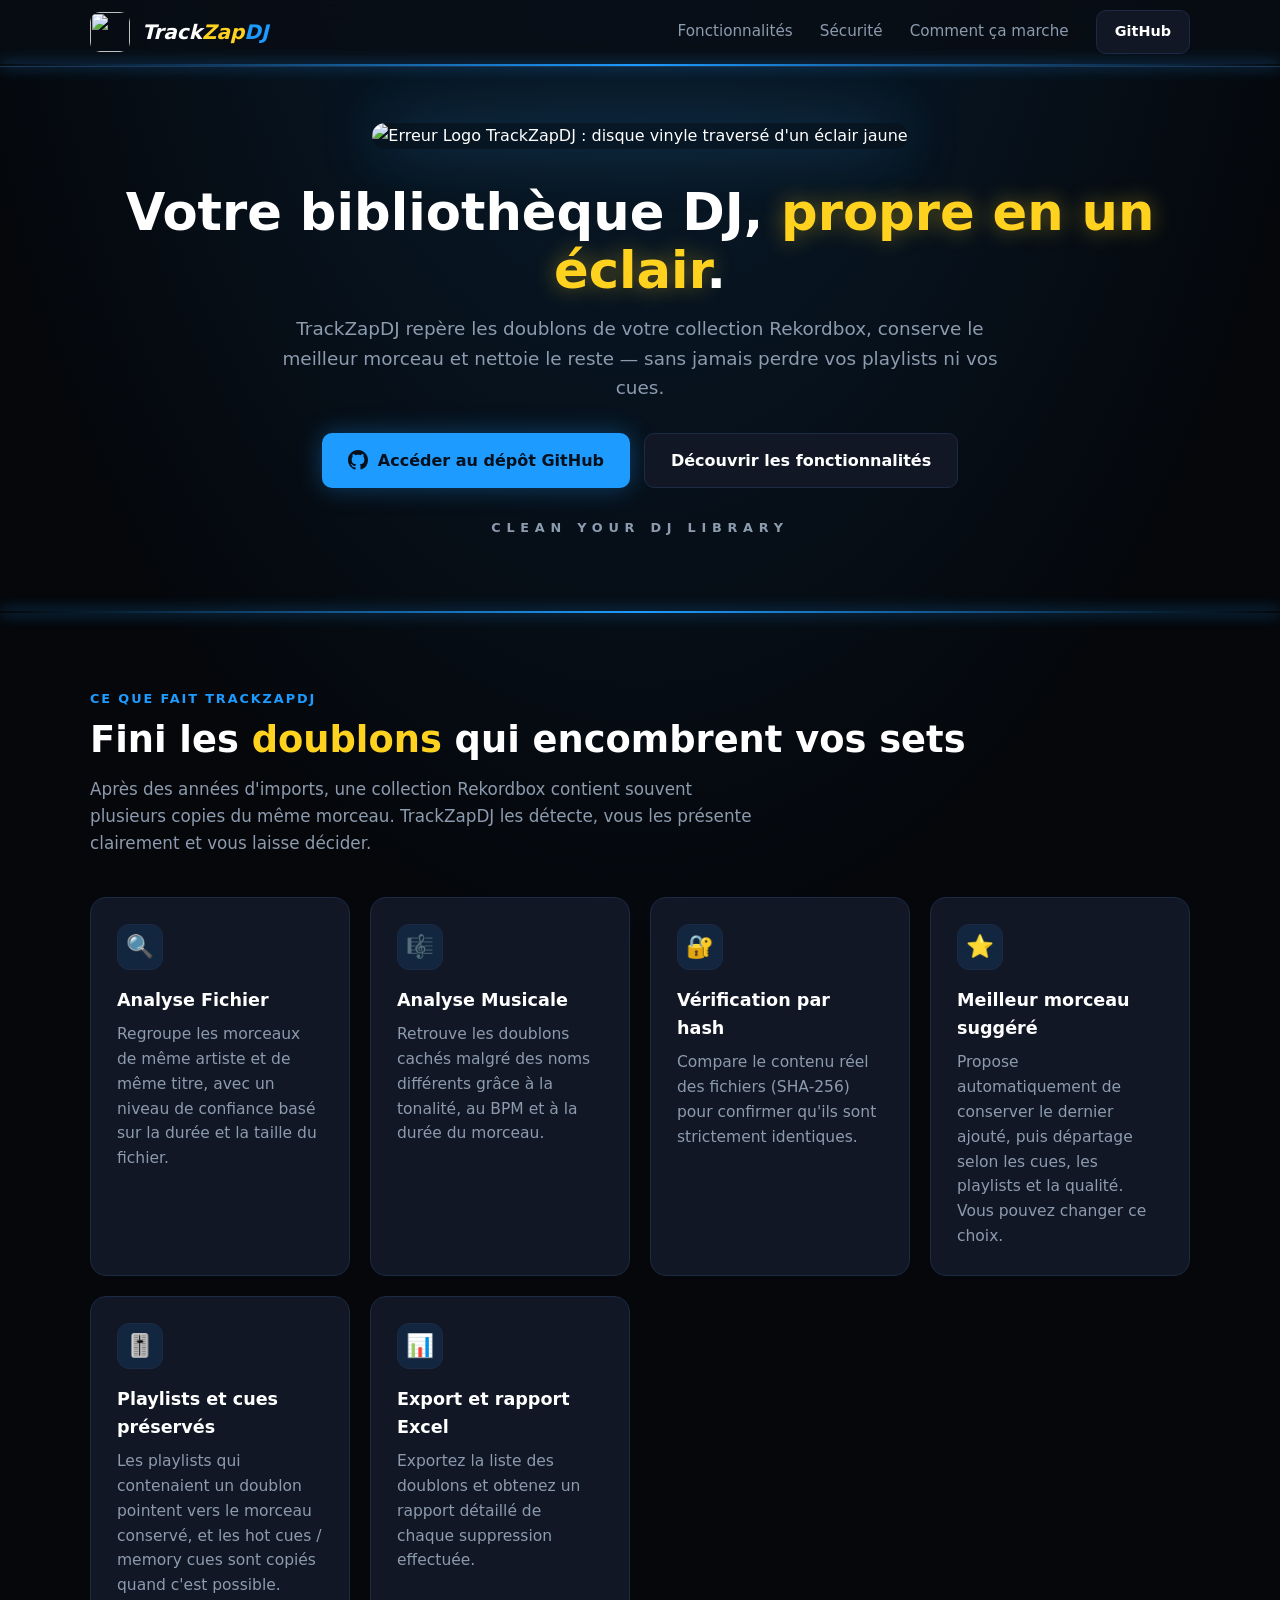
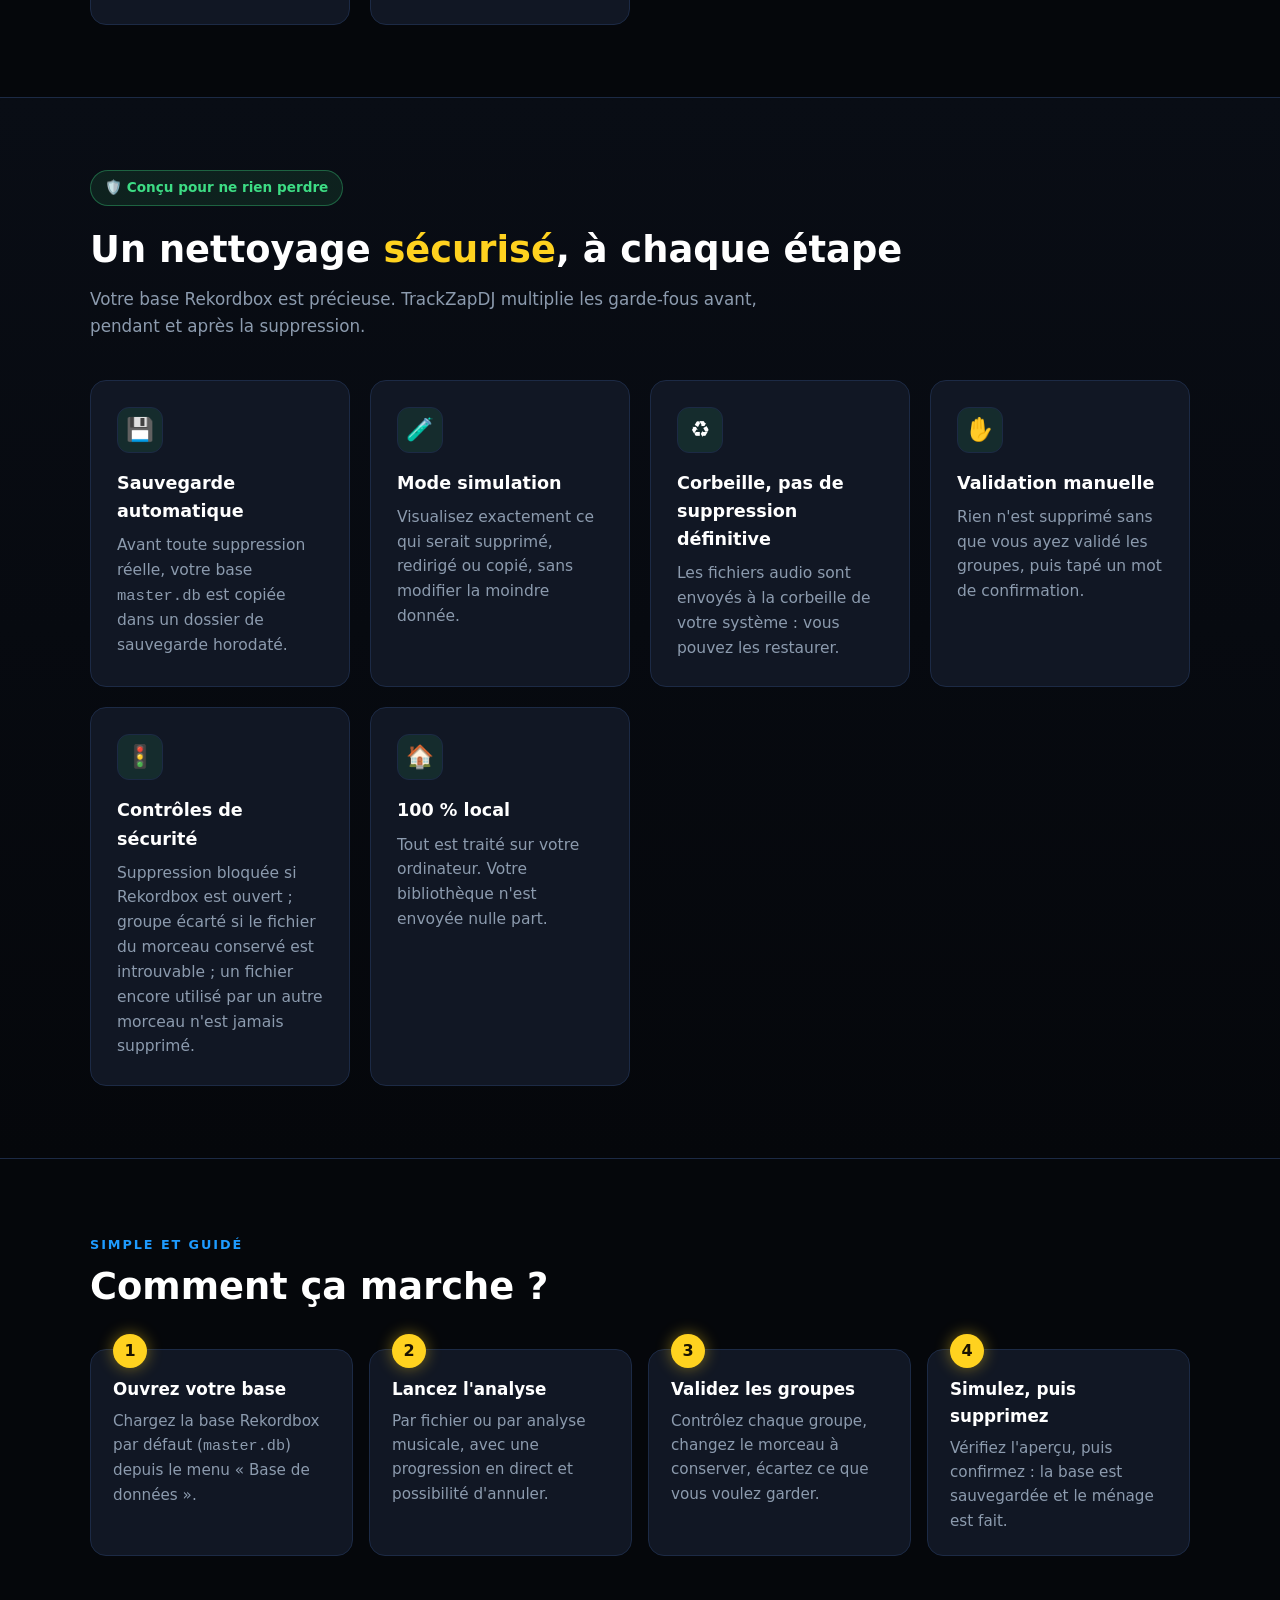
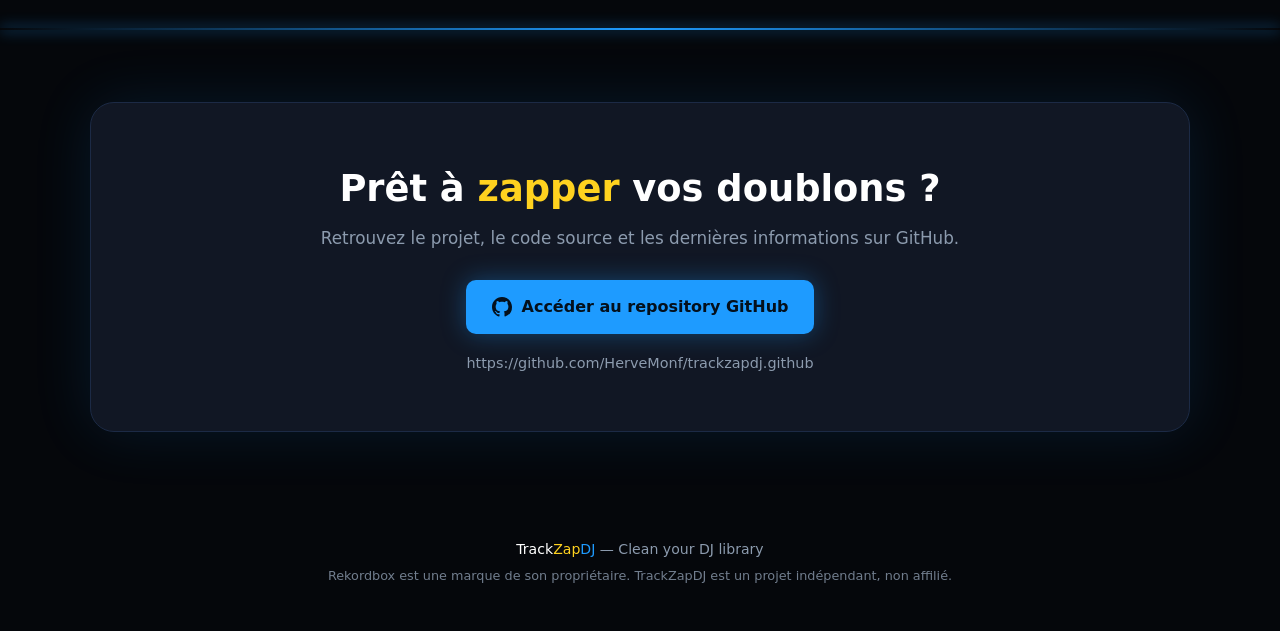
==== index.html @ 835a43ec "TestWorkflow" ====
<!DOCTYPE html>
<html lang="fr">
<head>
<meta charset="utf-8">
<meta name="viewport" content="width=device-width, initial-scale=1">
<title>TrackZapDJ — Clean your DJ library</title>
<meta name="description" content="TrackZapDJ détecte et supprime en toute sécurité les doublons de votre bibliothèque Rekordbox : sauvegarde automatique, simulation, corbeille et validation manuelle.">
<meta property="og:title" content="TrackZapDJ — Clean your DJ library">
<meta property="og:description" content="Nettoyez votre bibliothèque Rekordbox : détection des doublons, vérification par hash, suppression sécurisée.">
<meta property="og:image" content="TrackZapDJ-LogoCarre.png">
<link rel="icon" href="/images/TrackZapDJ-LogoCarre.png">
<style>
  :root {
    --bg: #05070b;
    --bg-2: #090d15;
    --card: #111724;
    --border: #1c2a45;
    --text: #ffffff;
    --muted: #8c9bae;
    --blue: #1e9bff;
    --blue-dark: #0f7fe0;
    --yellow: #ffd21f;
    --orange: #ff9f1c;
    --green: #3ddc84;
    --radius: 16px;
  }
  * { box-sizing: border-box; margin: 0; padding: 0; }
  html { scroll-behavior: smooth; }
  body {
    font-family: "Segoe UI", system-ui, -apple-system, Roboto, Arial, sans-serif;
    background:
      radial-gradient(ellipse 80% 50% at 50% -10%, rgba(30,155,255,.18), transparent 70%),
      var(--bg);
    color: var(--text);
    line-height: 1.6;
  }
  a { color: inherit; text-decoration: none; }
  .wrap { width: min(1100px, 100% - 32px); margin-inline: auto; }

  /* Séparateur lumineux */
  .glow {
    height: 2px;
    background: linear-gradient(90deg, transparent, var(--blue), transparent);
    box-shadow: 0 0 14px var(--blue);
    border: 0;
  }

  /* Barre de navigation */
  header {
    position: sticky; top: 0; z-index: 10;
    background: rgba(9,13,21,.85);
    backdrop-filter: blur(10px);
    border-bottom: 1px solid var(--border);
  }
  .nav { display: flex; align-items: center; justify-content: space-between; height: 64px; }
  .brand { display: flex; align-items: center; gap: 12px; font-weight: 800; font-size: 1.25rem; font-style: italic; }
  .brand img { width: 40px; height: 40px; border-radius: 10px; }
  .t1 { color: #fff; } .t2 { color: var(--yellow); } .t3 { color: var(--blue); }
  .nav a.link { color: var(--muted); font-size: .95rem; margin-left: 22px; transition: color .2s; }
  .nav a.link:hover { color: var(--text); }
  @media (max-width: 640px) { .nav a.link { display: none; } }

  /* Boutons */
  .btn {
    display: inline-flex; align-items: center; gap: 10px;
    padding: 14px 26px; border-radius: 10px;
    font-weight: 700; font-size: 1rem;
    transition: transform .15s, box-shadow .2s, background .2s;
  }
  .btn:hover { transform: translateY(-2px); }
  .btn-primary { background: var(--blue); color: #04101c; box-shadow: 0 0 24px rgba(30,155,255,.35); }
  .btn-primary:hover { background: var(--blue-dark); box-shadow: 0 0 34px rgba(30,155,255,.55); }
  .btn-ghost { border: 1px solid var(--border); background: var(--card); }
  .btn-ghost:hover { border-color: var(--blue); }
  .btn svg { width: 20px; height: 20px; fill: currentColor; }

  /* Hero */
  .hero { text-align: center; padding: 56px 0 72px; }
  .hero img.logo {
    width: min(380px, 80vw);
    border-radius: 28px;
    box-shadow: 0 0 60px rgba(30,155,255,.28), 0 0 120px rgba(255,210,31,.08);
  }
  .hero h1 { font-size: clamp(2rem, 5vw, 3.2rem); margin: 34px 0 14px; line-height: 1.15; }
  .hero h1 em { font-style: normal; color: var(--yellow); text-shadow: 0 0 22px rgba(255,210,31,.4); }
  .hero p.lead { max-width: 720px; margin: 0 auto 30px; color: var(--muted); font-size: 1.15rem; }
  .cta { display: flex; gap: 14px; justify-content: center; flex-wrap: wrap; }
  .slogan { letter-spacing: .45em; font-size: .8rem; color: var(--muted); font-weight: 600; margin-top: 30px; }

  /* Sections */
  section { padding: 72px 0; }
  .kicker { color: var(--blue); font-weight: 700; letter-spacing: .15em; font-size: .8rem; text-transform: uppercase; }
  h2 { font-size: clamp(1.6rem, 3.5vw, 2.3rem); margin: 8px 0 14px; line-height: 1.2; }
  h2 .y { color: var(--yellow); }
  .sub { color: var(--muted); max-width: 680px; font-size: 1.05rem; }

  .grid { display: grid; gap: 20px; margin-top: 40px; grid-template-columns: repeat(auto-fit, minmax(260px, 1fr)); }
  .card {
    background: var(--card);
    border: 1px solid var(--border);
    border-radius: var(--radius);
    padding: 26px;
    transition: transform .2s, border-color .2s, box-shadow .2s;
  }
  .card:hover { transform: translateY(-4px); border-color: var(--blue); box-shadow: 0 8px 30px rgba(30,155,255,.12); }
  .card .ico {
    width: 46px; height: 46px; border-radius: 12px;
    display: grid; place-items: center; font-size: 1.4rem; margin-bottom: 16px;
    background: rgba(30,155,255,.12); border: 1px solid var(--border);
  }
  .card.sec .ico { background: rgba(61,220,132,.1); }
  .card h3 { font-size: 1.1rem; margin-bottom: 8px; }
  .card p { color: var(--muted); font-size: .97rem; }

  /* Étapes */
  .steps { counter-reset: s; display: grid; gap: 16px; margin-top: 40px; grid-template-columns: repeat(auto-fit, minmax(220px, 1fr)); }
  .step { position: relative; background: var(--card); border: 1px solid var(--border); border-radius: var(--radius); padding: 26px 22px 22px; }
  .step::before {
    counter-increment: s; content: counter(s);
    position: absolute; top: -16px; left: 22px;
    width: 34px; height: 34px; border-radius: 50%;
    display: grid; place-items: center; font-weight: 800;
    background: var(--yellow); color: #1a1300; box-shadow: 0 0 16px rgba(255,210,31,.45);
  }
  .step h3 { font-size: 1.05rem; margin-bottom: 6px; }
  .step p { color: var(--muted); font-size: .95rem; }

  /* Bandeau sécurité */
  .secure {
    background: linear-gradient(180deg, var(--bg-2), var(--bg));
    border-block: 1px solid var(--border);
  }
  .badge {
    display: inline-flex; align-items: center; gap: 8px;
    padding: 6px 14px; border-radius: 999px; font-size: .85rem; font-weight: 600;
    color: var(--green); background: rgba(61,220,132,.1); border: 1px solid rgba(61,220,132,.35);
    margin-bottom: 14px;
  }

  /* Appel final */
  .final { text-align: center; }
  .final .box {
    background: var(--card); border: 1px solid var(--border); border-radius: 24px;
    padding: 56px 24px; box-shadow: 0 0 60px rgba(30,155,255,.12);
  }
  .repo { display: block; margin-top: 18px; color: var(--muted); font-size: .9rem; word-break: break-all; }
  .repo:hover { color: var(--blue); }

  footer { padding: 34px 0 44px; text-align: center; color: var(--muted); font-size: .88rem; }
  footer .note { margin-top: 6px; font-size: .8rem; opacity: .8; }
</style>
</head>
<body>

<header>
  <div class="wrap nav">
    <a class="brand" href="#top" aria-label="TrackZapDJ">
      <img src="TrackZapDJ-LogoCarre.png" alt="">
      <span><span class="t1">Track</span><span class="t2">Zap</span><span class="t3">DJ</span></span>
    </a>
    <nav>
      <a class="link" href="#fonctions">Fonctionnalités</a>
      <a class="link" href="#securite">Sécurité</a>
      <a class="link" href="#comment">Comment ça marche</a>
      <a class="btn btn-ghost" style="padding:9px 18px;margin-left:22px;font-size:.9rem" href="https://github.com/HerveMonf/trackzapdj.github" target="_blank" rel="noopener">GitHub</a>
    </nav>
  </div>
  <hr class="glow">
</header>

<main id="top">

  <!-- HERO -->
  <div class="wrap hero">
    <img class="logo" src="image/TrackZapDJ-LogoCarre.png" alt="Erreur Logo TrackZapDJ : disque vinyle traversé d'un éclair jaune">
    <h1>Votre bibliothèque DJ, <em>propre en un éclair</em>.</h1>
    <p class="lead">
      TrackZapDJ repère les doublons de votre collection Rekordbox, conserve le meilleur morceau
      et nettoie le reste — sans jamais perdre vos playlists ni vos cues.
    </p>
    <div class="cta">
      <a class="btn btn-primary" href="https://github.com/HerveMonf/trackzapdj.github" target="_blank" rel="noopener">
        <svg viewBox="0 0 16 16" aria-hidden="true"><path d="M8 0C3.58 0 0 3.58 0 8c0 3.54 2.29 6.53 5.47 7.59.4.07.55-.17.55-.38 0-.19-.01-.82-.01-1.49-2.01.37-2.53-.49-2.69-.94-.09-.23-.48-.94-.82-1.13-.28-.15-.68-.52-.01-.53.63-.01 1.08.58 1.23.82.72 1.21 1.87.87 2.33.66.07-.52.28-.87.51-1.07-1.78-.2-3.64-.89-3.64-3.95 0-.87.31-1.59.82-2.15-.08-.2-.36-1.02.08-2.12 0 0 .67-.21 2.2.82.64-.18 1.32-.27 2-.27s1.36.09 2 .27c1.53-1.04 2.2-.82 2.2-.82.44 1.1.16 1.92.08 2.12.51.56.82 1.27.82 2.15 0 3.07-1.87 3.75-3.65 3.95.29.25.54.73.54 1.48 0 1.07-.01 1.93-.01 2.2 0 .21.15.46.55.38A8.01 8.01 0 0 0 16 8c0-4.42-3.58-8-8-8Z"/></svg>
        Accéder au dépôt GitHub
      </a>
      <a class="btn btn-ghost" href="#fonctions">Découvrir les fonctionnalités</a>
    </div>
    <p class="slogan">CLEAN YOUR DJ LIBRARY</p>
  </div>

  <hr class="glow">

  <!-- FONCTIONNALITÉS -->
  <section id="fonctions">
    <div class="wrap">
      <span class="kicker">Ce que fait TrackZapDJ</span>
      <h2>Fini les <span class="y">doublons</span> qui encombrent vos sets</h2>
      <p class="sub">
        Après des années d'imports, une collection Rekordbox contient souvent plusieurs copies du même morceau.
        TrackZapDJ les détecte, vous les présente clairement et vous laisse décider.
      </p>

      <div class="grid">
        <div class="card">
          <div class="ico">🔍</div>
          <h3>Analyse Fichier</h3>
          <p>Regroupe les morceaux de même artiste et de même titre, avec un niveau de confiance basé sur la durée et la taille du fichier.</p>
        </div>
        <div class="card">
          <div class="ico">🎼</div>
          <h3>Analyse Musicale</h3>
          <p>Retrouve les doublons cachés malgré des noms différents grâce à la tonalité, au BPM et à la durée du morceau.</p>
        </div>
        <div class="card">
          <div class="ico">🔐</div>
          <h3>Vérification par hash</h3>
          <p>Compare le contenu réel des fichiers (SHA-256) pour confirmer qu'ils sont strictement identiques.</p>
        </div>
        <div class="card">
          <div class="ico">⭐</div>
          <h3>Meilleur morceau suggéré</h3>
          <p>Propose automatiquement de conserver le dernier ajouté, puis départage selon les cues, les playlists et la qualité. Vous pouvez changer ce choix.</p>
        </div>
        <div class="card">
          <div class="ico">🎚️</div>
          <h3>Playlists et cues préservés</h3>
          <p>Les playlists qui contenaient un doublon pointent vers le morceau conservé, et les hot cues / memory cues sont copiés quand c'est possible.</p>
        </div>
        <div class="card">
          <div class="ico">📊</div>
          <h3>Export et rapport Excel</h3>
          <p>Exportez la liste des doublons et obtenez un rapport détaillé de chaque suppression effectuée.</p>
        </div>
      </div>
    </div>
  </section>

  <!-- SÉCURITÉ -->
  <section id="securite" class="secure">
    <div class="wrap">
      <span class="badge">🛡️ Conçu pour ne rien perdre</span>
      <h2>Un nettoyage <span class="y">sécurisé</span>, à chaque étape</h2>
      <p class="sub">
        Votre base Rekordbox est précieuse. TrackZapDJ multiplie les garde-fous avant, pendant et après la suppression.
      </p>

      <div class="grid">
        <div class="card sec">
          <div class="ico">💾</div>
          <h3>Sauvegarde automatique</h3>
          <p>Avant toute suppression réelle, votre base <code>master.db</code> est copiée dans un dossier de sauvegarde horodaté.</p>
        </div>
        <div class="card sec">
          <div class="ico">🧪</div>
          <h3>Mode simulation</h3>
          <p>Visualisez exactement ce qui serait supprimé, redirigé ou copié, sans modifier la moindre donnée.</p>
        </div>
        <div class="card sec">
          <div class="ico">♻️</div>
          <h3>Corbeille, pas de suppression définitive</h3>
          <p>Les fichiers audio sont envoyés à la corbeille de votre système : vous pouvez les restaurer.</p>
        </div>
        <div class="card sec">
          <div class="ico">✋</div>
          <h3>Validation manuelle</h3>
          <p>Rien n'est supprimé sans que vous ayez validé les groupes, puis tapé un mot de confirmation.</p>
        </div>
        <div class="card sec">
          <div class="ico">🚦</div>
          <h3>Contrôles de sécurité</h3>
          <p>Suppression bloquée si Rekordbox est ouvert ; groupe écarté si le fichier du morceau conservé est introuvable ; un fichier encore utilisé par un autre morceau n'est jamais supprimé.</p>
        </div>
        <div class="card sec">
          <div class="ico">🏠</div>
          <h3>100 % local</h3>
          <p>Tout est traité sur votre ordinateur. Votre bibliothèque n'est envoyée nulle part.</p>
        </div>
      </div>
    </div>
  </section>

  <!-- COMMENT ÇA MARCHE -->
  <section id="comment">
    <div class="wrap">
      <span class="kicker">Simple et guidé</span>
      <h2>Comment ça marche ?</h2>

      <div class="steps">
        <div class="step"><h3>Ouvrez votre base</h3><p>Chargez la base Rekordbox par défaut (<code>master.db</code>) depuis le menu « Base de données ».</p></div>
        <div class="step"><h3>Lancez l'analyse</h3><p>Par fichier ou par analyse musicale, avec une progression en direct et possibilité d'annuler.</p></div>
        <div class="step"><h3>Validez les groupes</h3><p>Contrôlez chaque groupe, changez le morceau à conserver, écartez ce que vous voulez garder.</p></div>
        <div class="step"><h3>Simulez, puis supprimez</h3><p>Vérifiez l'aperçu, puis confirmez : la base est sauvegardée et le ménage est fait.</p></div>
      </div>
    </div>
  </section>

  <hr class="glow">

  <!-- APPEL FINAL -->
  <section class="final">
    <div class="wrap">
      <div class="box">
        <h2>Prêt à <span class="y">zapper</span> vos doublons ?</h2>
        <p class="sub" style="margin:0 auto 28px">
          Retrouvez le projet, le code source et les dernières informations sur GitHub.
        </p>
        <a class="btn btn-primary" href="https://github.com/HerveMonf/trackzapdj.github" target="_blank" rel="noopener">
          <svg viewBox="0 0 16 16" aria-hidden="true"><path d="M8 0C3.58 0 0 3.58 0 8c0 3.54 2.29 6.53 5.47 7.59.4.07.55-.17.55-.38 0-.19-.01-.82-.01-1.49-2.01.37-2.53-.49-2.69-.94-.09-.23-.48-.94-.82-1.13-.28-.15-.68-.52-.01-.53.63-.01 1.08.58 1.23.82.72 1.21 1.87.87 2.33.66.07-.52.28-.87.51-1.07-1.78-.2-3.64-.89-3.64-3.95 0-.87.31-1.59.82-2.15-.08-.2-.36-1.02.08-2.12 0 0 .67-.21 2.2.82.64-.18 1.32-.27 2-.27s1.36.09 2 .27c1.53-1.04 2.2-.82 2.2-.82.44 1.1.16 1.92.08 2.12.51.56.82 1.27.82 2.15 0 3.07-1.87 3.75-3.65 3.95.29.25.54.73.54 1.48 0 1.07-.01 1.93-.01 2.2 0 .21.15.46.55.38A8.01 8.01 0 0 0 16 8c0-4.42-3.58-8-8-8Z"/></svg>
          Accéder au repository GitHub
        </a>
        <a class="repo" href="https://github.com/HerveMonf/trackzapdj.github" target="_blank" rel="noopener">https://github.com/HerveMonf/trackzapdj.github</a>
      </div>
    </div>
  </section>

</main>

<footer>
  <div class="wrap">
    <div><span class="t1">Track</span><span class="t2">Zap</span><span class="t3">DJ</span> — Clean your DJ library</div>
    <div class="note">Rekordbox est une marque de son propriétaire. TrackZapDJ est un projet indépendant, non affilié.</div>
  </div>
</footer>

</body>
</html>
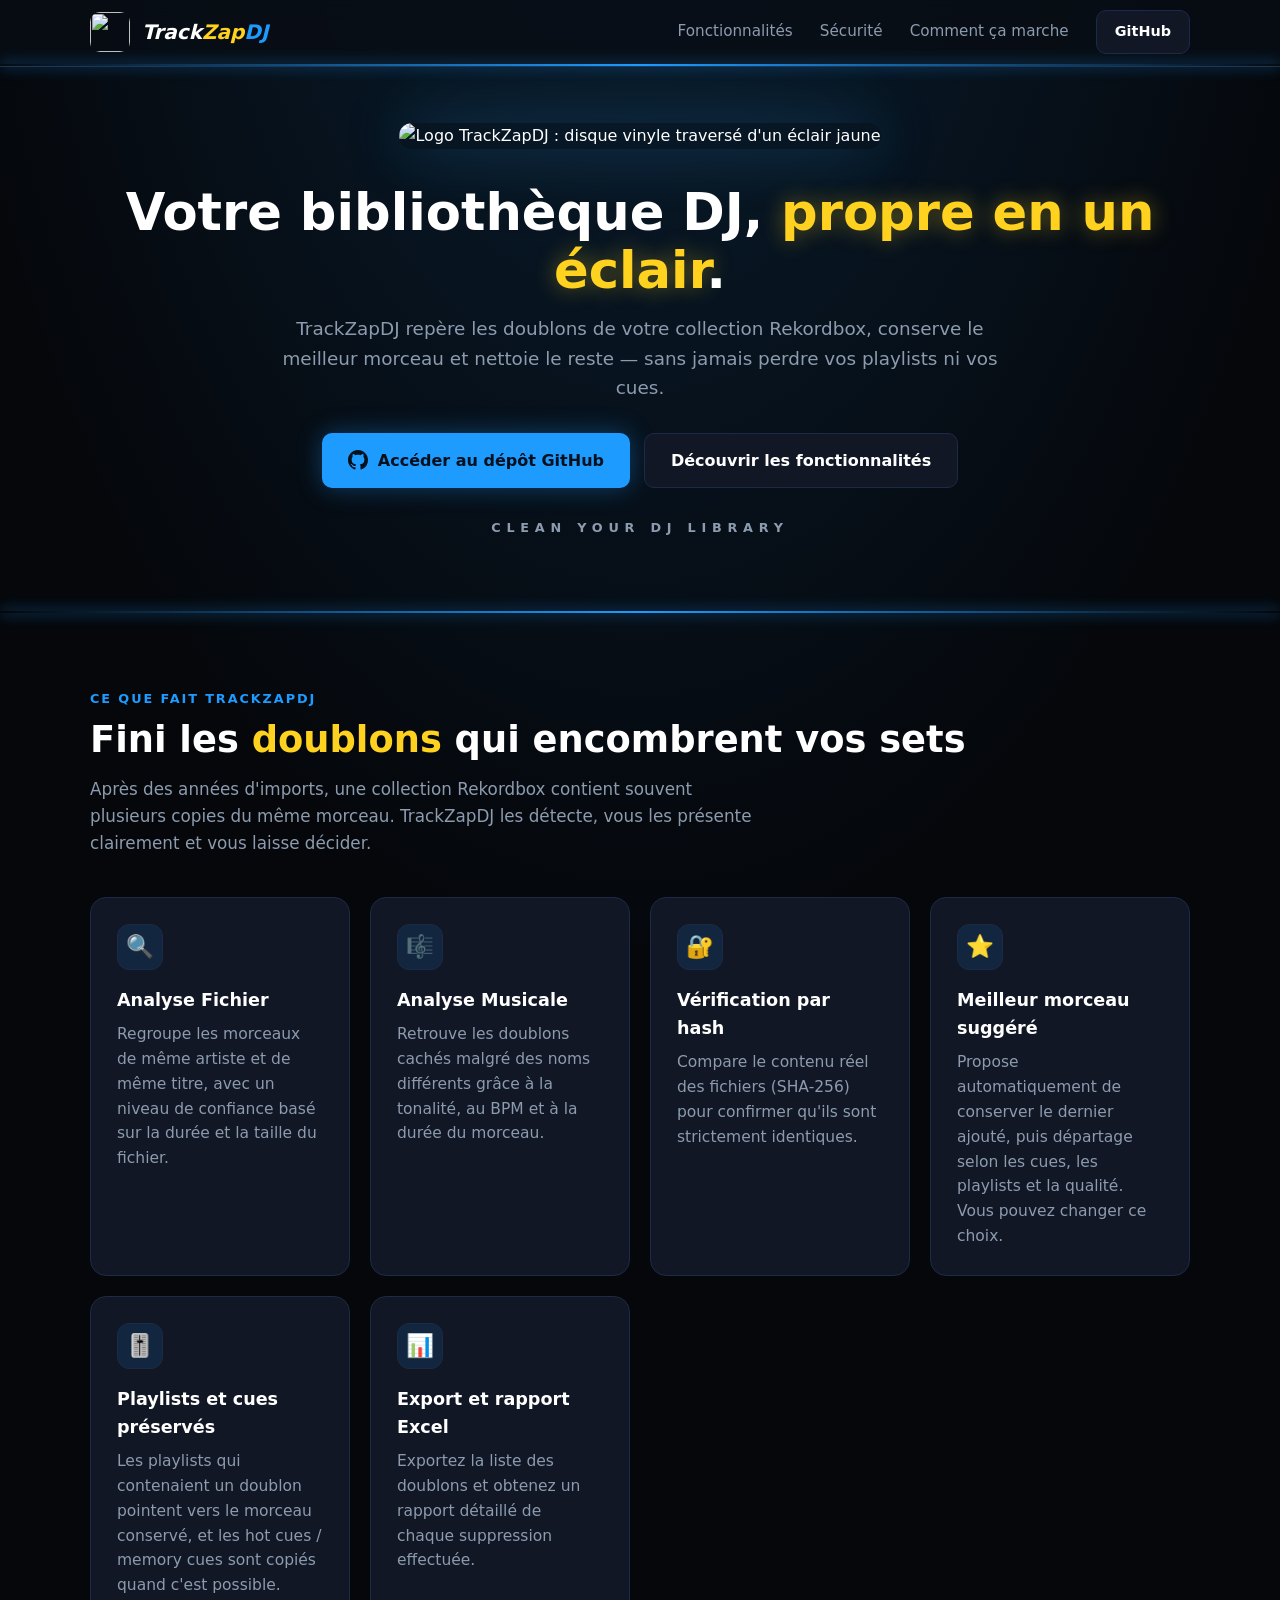
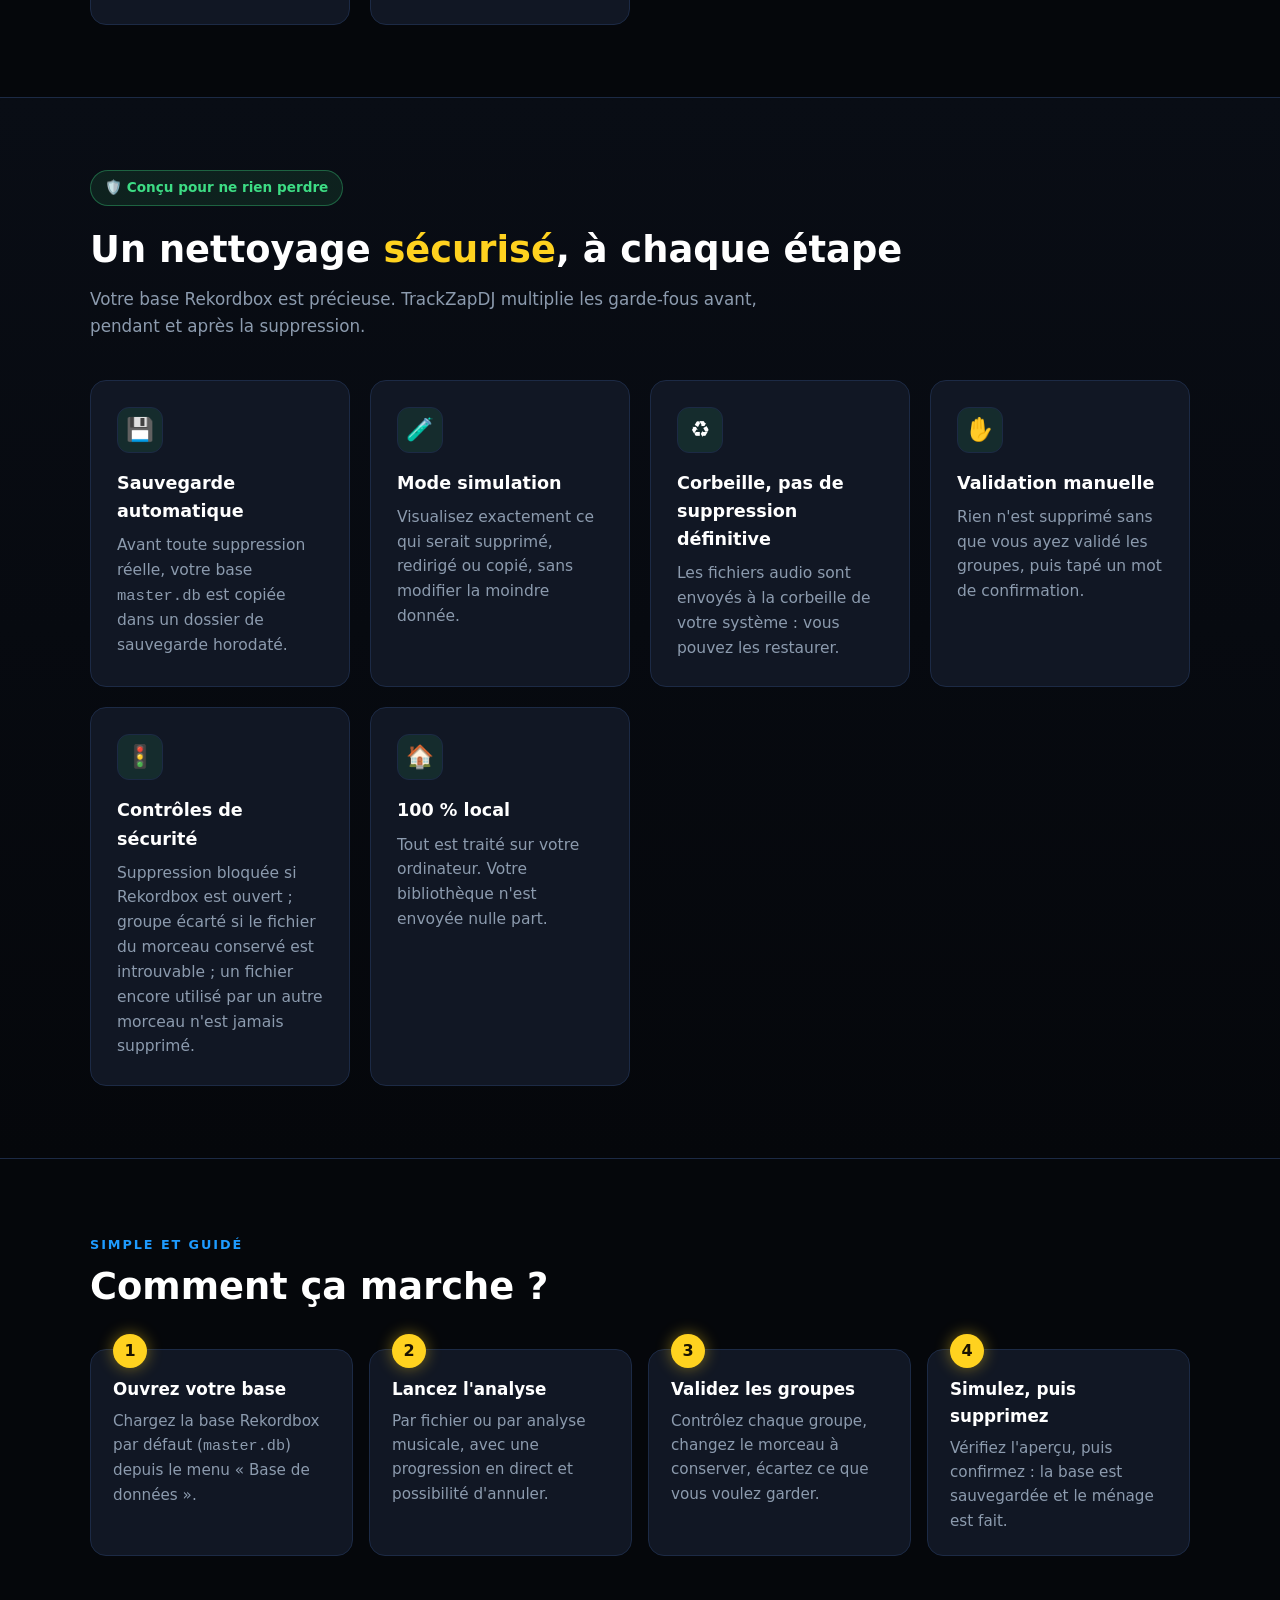
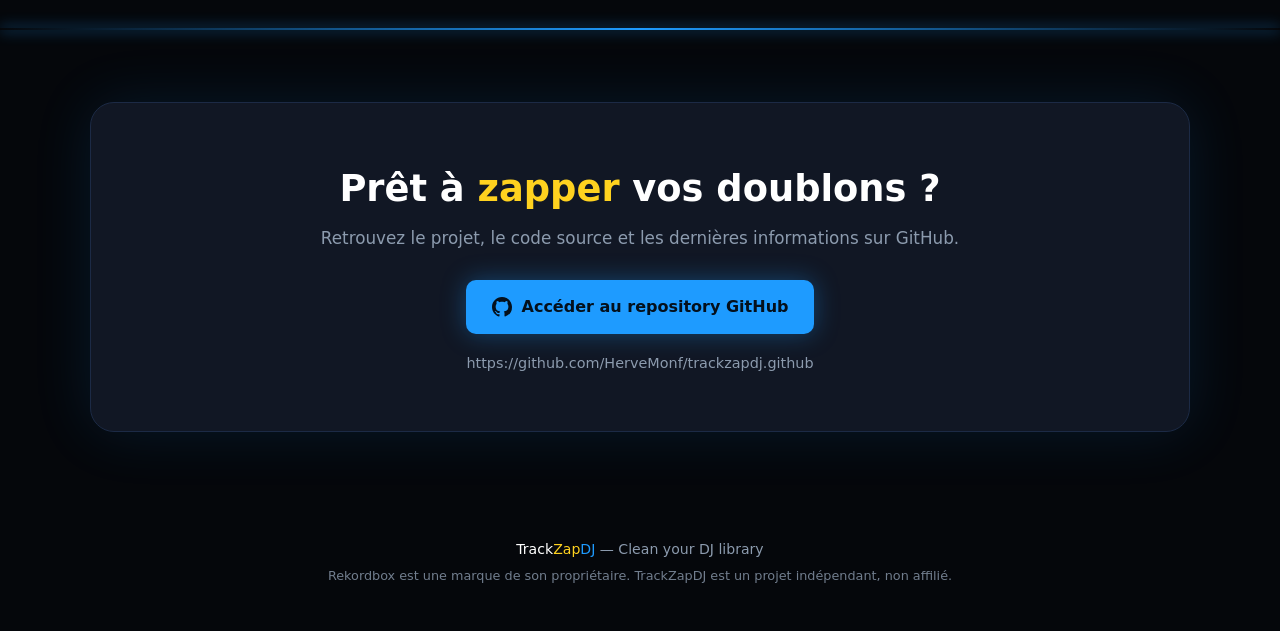
==== commit 557a75ff: "Ajout du logo et correction du texte alternatif" ====
--- a/index.html
+++ b/index.html
@@ -172,7 +172,7 @@
 
   <!-- HERO -->
   <div class="wrap hero">
-    <img class="logo" src="image/TrackZapDJ-LogoCarre.png" alt="Erreur Logo TrackZapDJ : disque vinyle traversé d'un éclair jaune">
+    <img class="logo" src="image/TrackZapDJ-LogoCarre.png" alt="Logo TrackZapDJ : disque vinyle traversé d'un éclair jaune">
     <h1>Votre bibliothèque DJ, <em>propre en un éclair</em>.</h1>
     <p class="lead">
       TrackZapDJ repère les doublons de votre collection Rekordbox, conserve le meilleur morceau
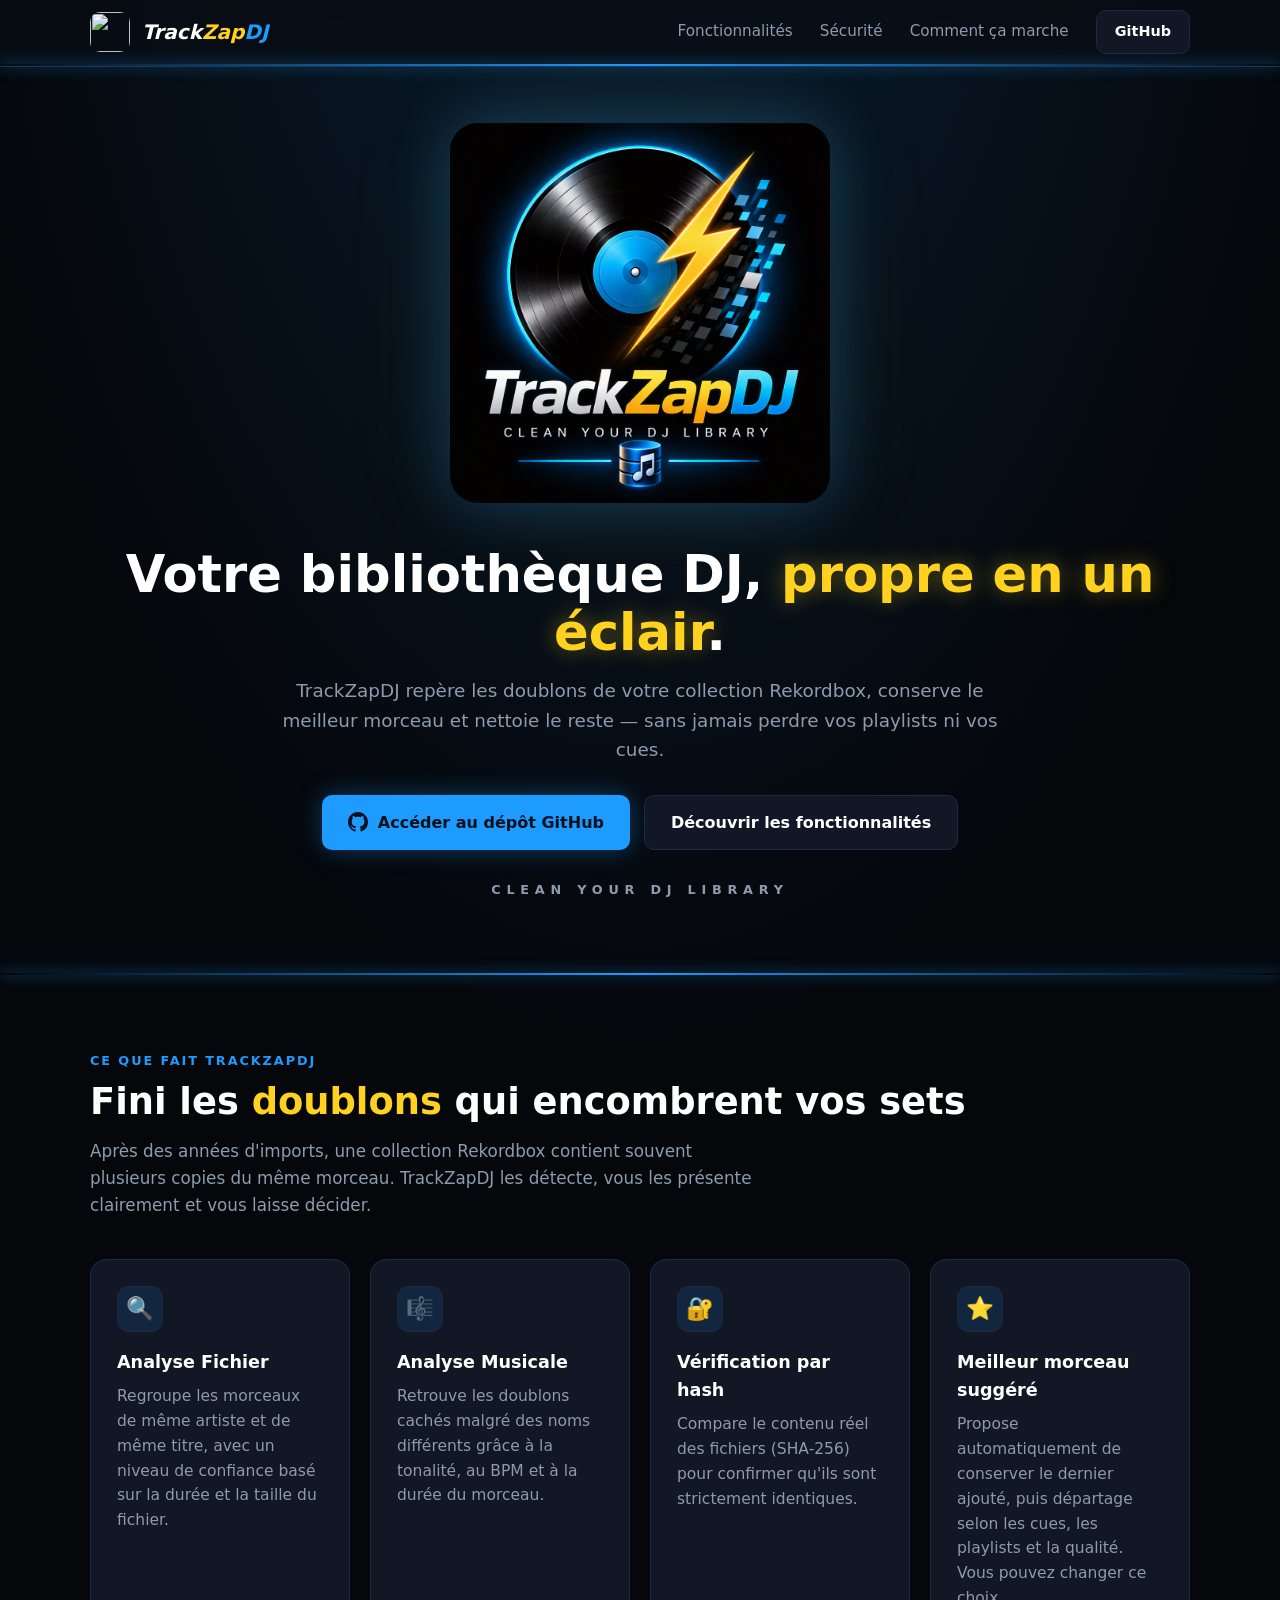
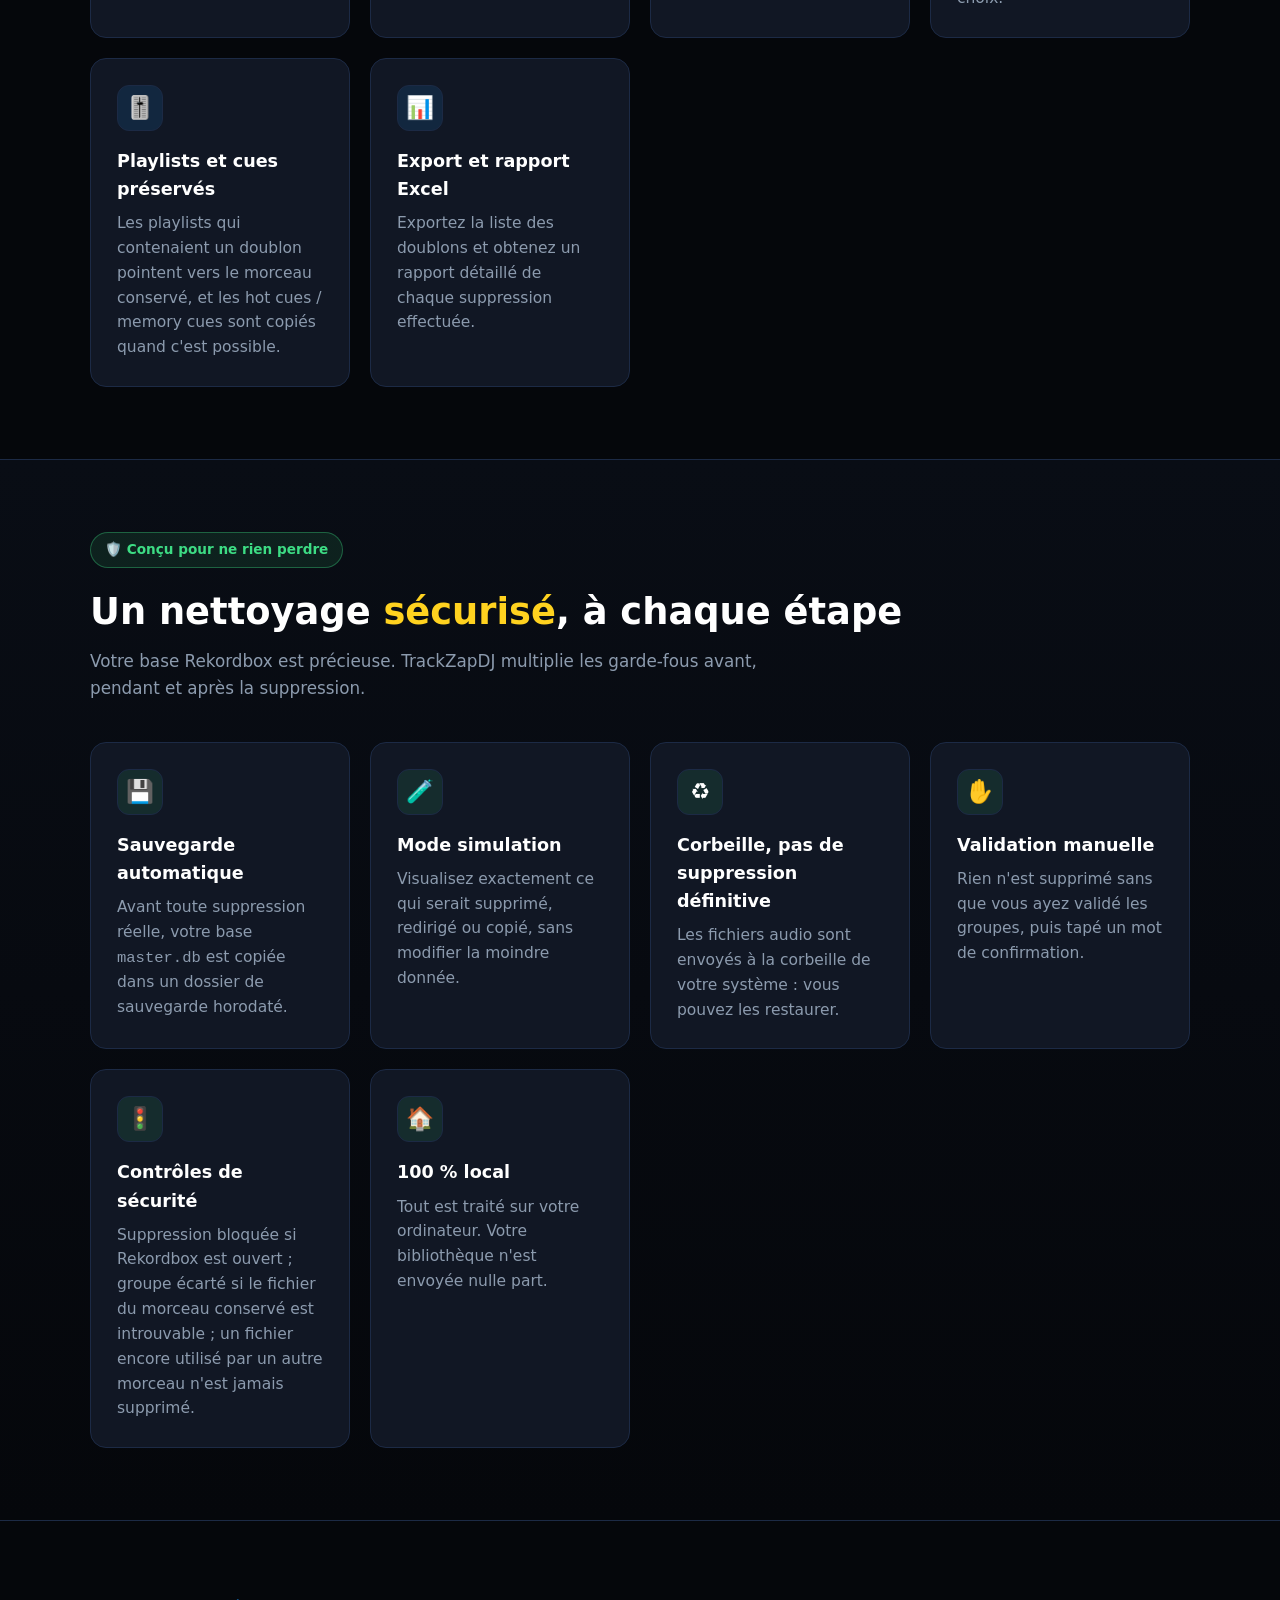
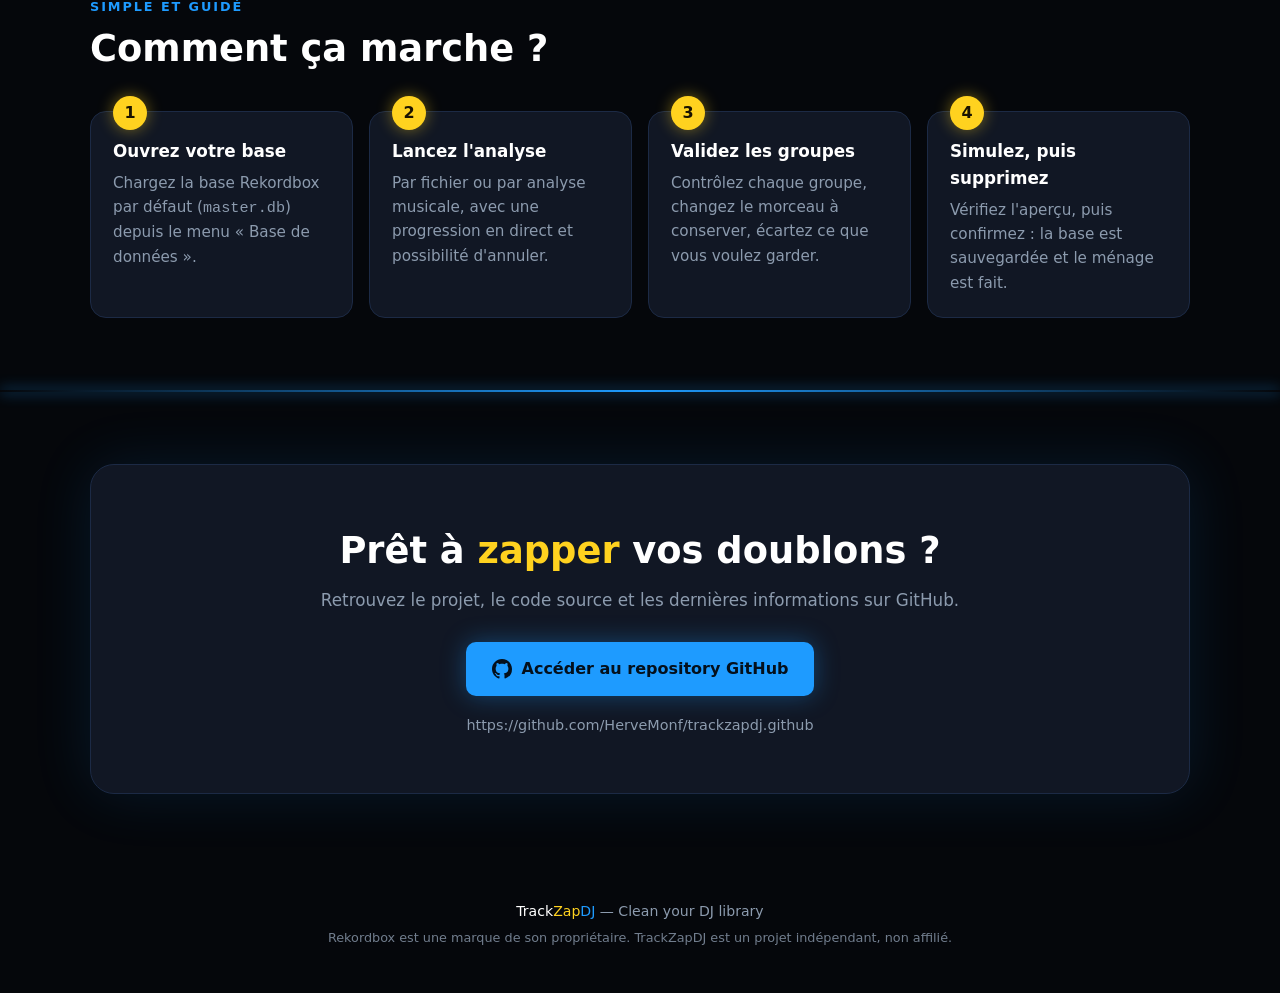
==== commit 3ed08403: "correction du lien vers images" ====
--- a/index.html
+++ b/index.html
@@ -172,7 +172,7 @@
 
   <!-- HERO -->
   <div class="wrap hero">
-    <img class="logo" src="image/TrackZapDJ-LogoCarre.png" alt="Logo TrackZapDJ : disque vinyle traversé d'un éclair jaune">
+    <img class="logo" src="images/TrackZapDJ-LogoCarre.png" alt="Logo TrackZapDJ : disque vinyle traversé d'un éclair jaune">
     <h1>Votre bibliothèque DJ, <em>propre en un éclair</em>.</h1>
     <p class="lead">
       TrackZapDJ repère les doublons de votre collection Rekordbox, conserve le meilleur morceau
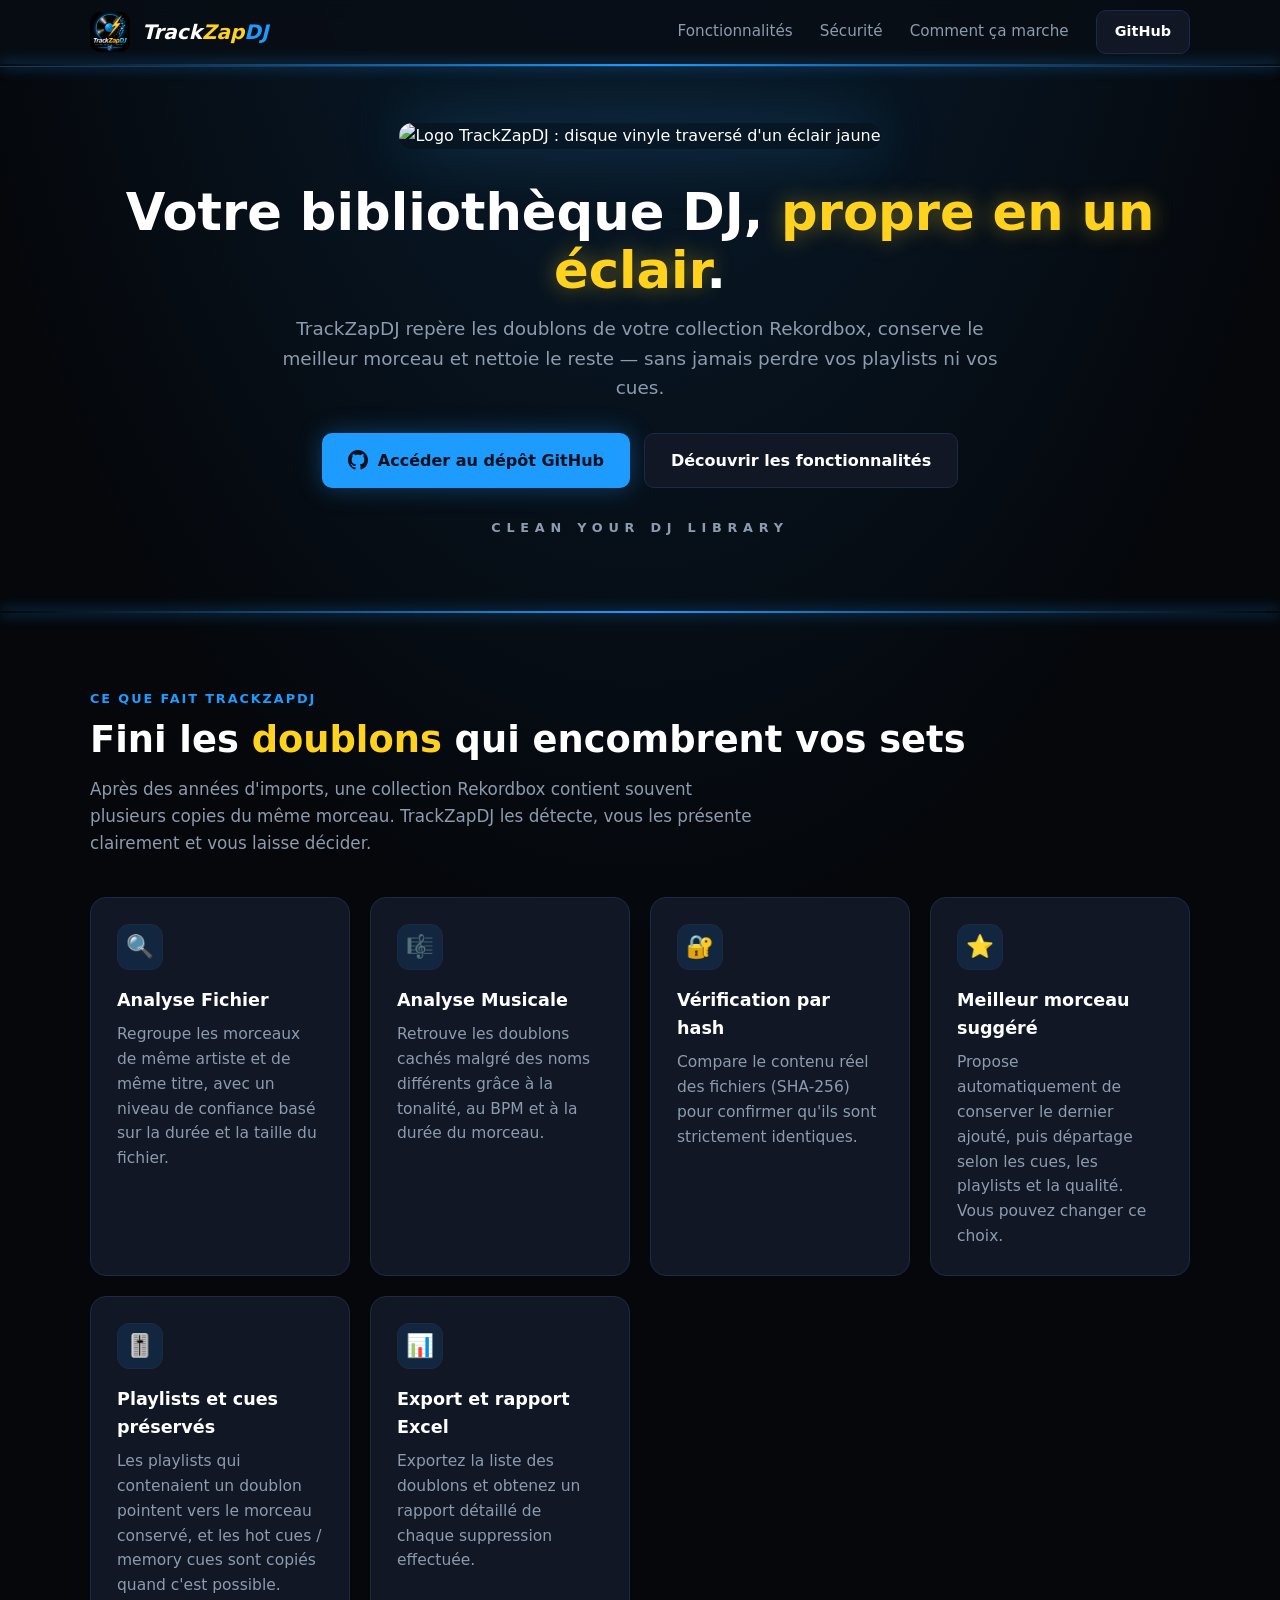
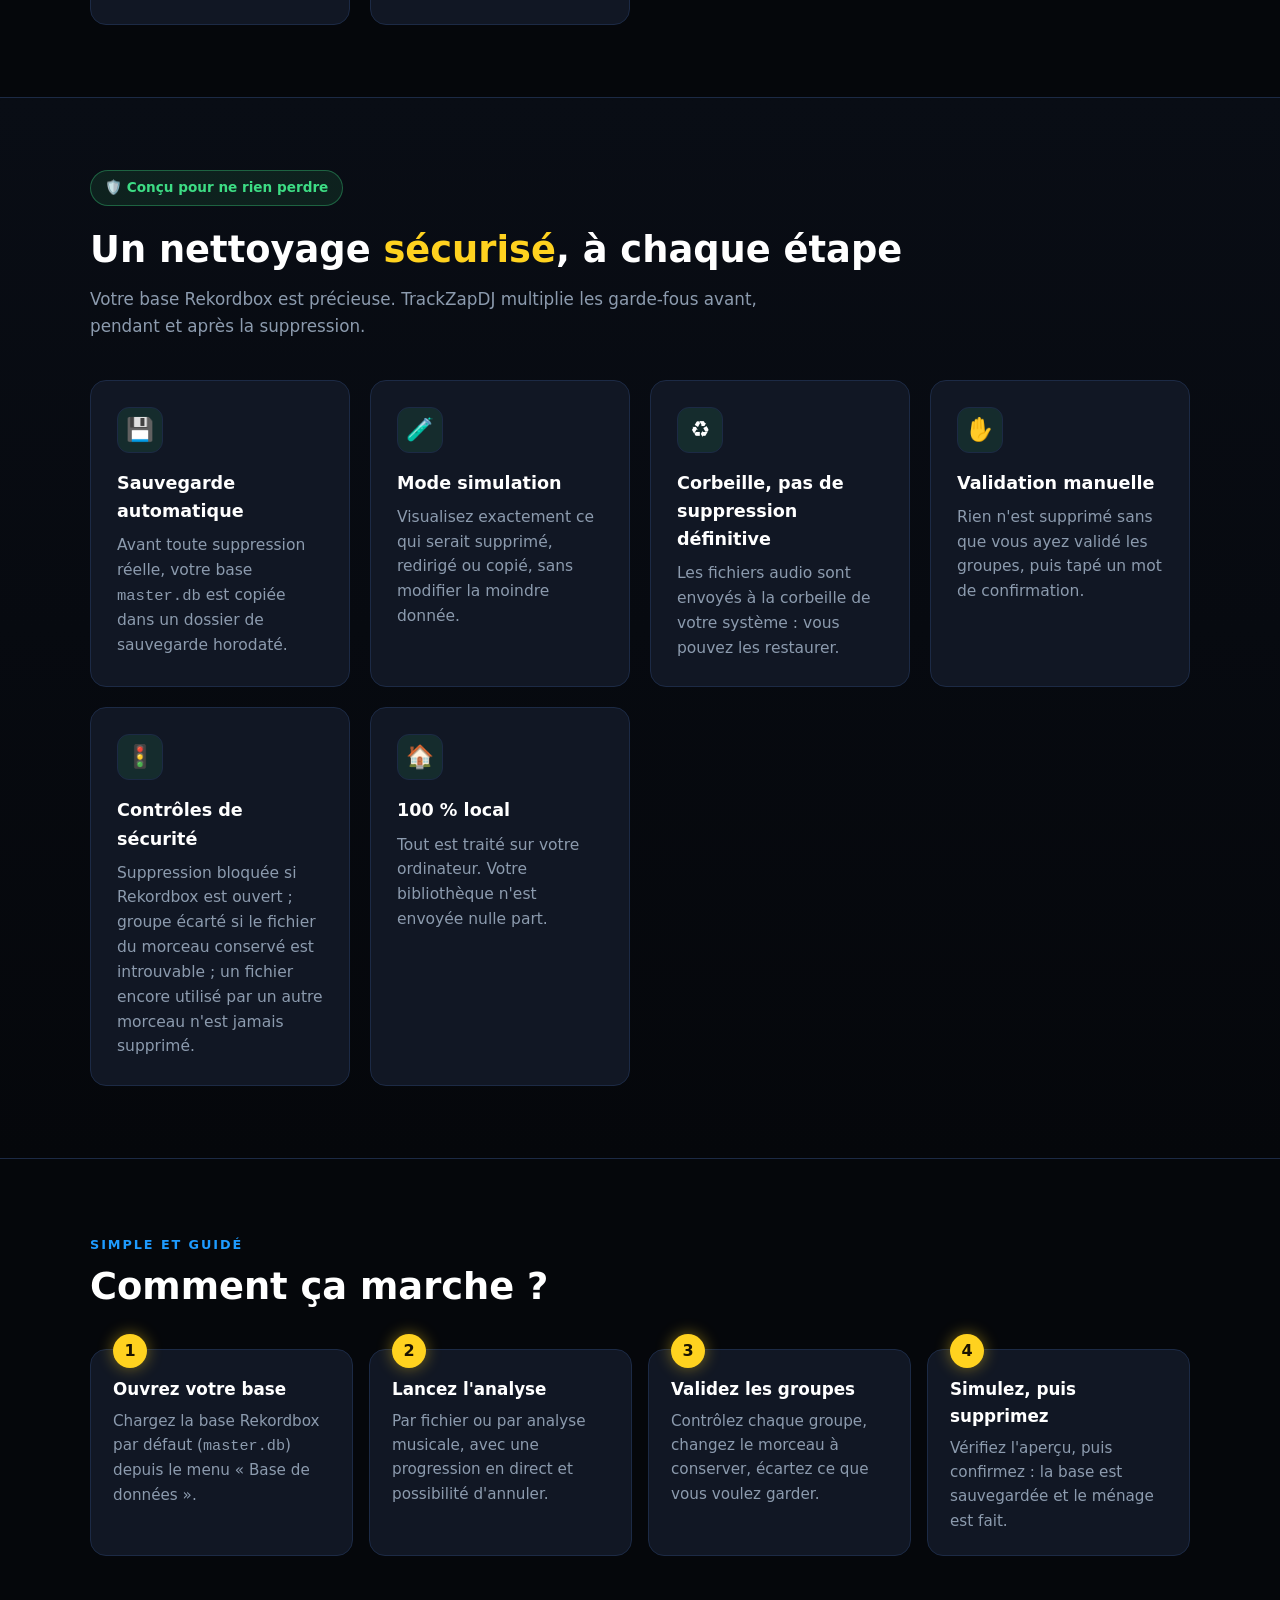
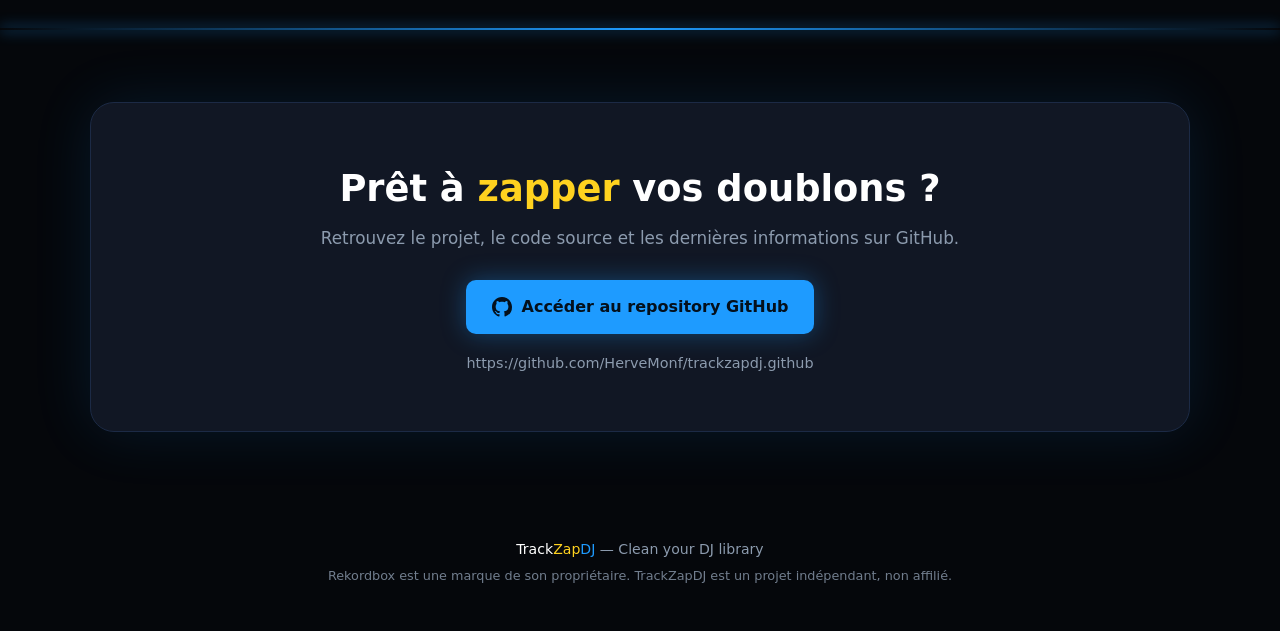
==== commit 44af5d32: "Correction derniere erreur logo image" ====
--- a/index.html
+++ b/index.html
@@ -155,7 +155,7 @@
 <header>
   <div class="wrap nav">
     <a class="brand" href="#top" aria-label="TrackZapDJ">
-      <img src="TrackZapDJ-LogoCarre.png" alt="">
+      <img src="images/TrackZapDJ-LogoCarre.png" alt="">
       <span><span class="t1">Track</span><span class="t2">Zap</span><span class="t3">DJ</span></span>
     </a>
     <nav>
@@ -172,7 +172,7 @@
 
   <!-- HERO -->
   <div class="wrap hero">
-    <img class="logo" src="images/TrackZapDJ-LogoCarre.png" alt="Logo TrackZapDJ : disque vinyle traversé d'un éclair jaune">
+    <img class="logo" src="images/" alt="Logo TrackZapDJ : disque vinyle traversé d'un éclair jaune">
     <h1>Votre bibliothèque DJ, <em>propre en un éclair</em>.</h1>
     <p class="lead">
       TrackZapDJ repère les doublons de votre collection Rekordbox, conserve le meilleur morceau
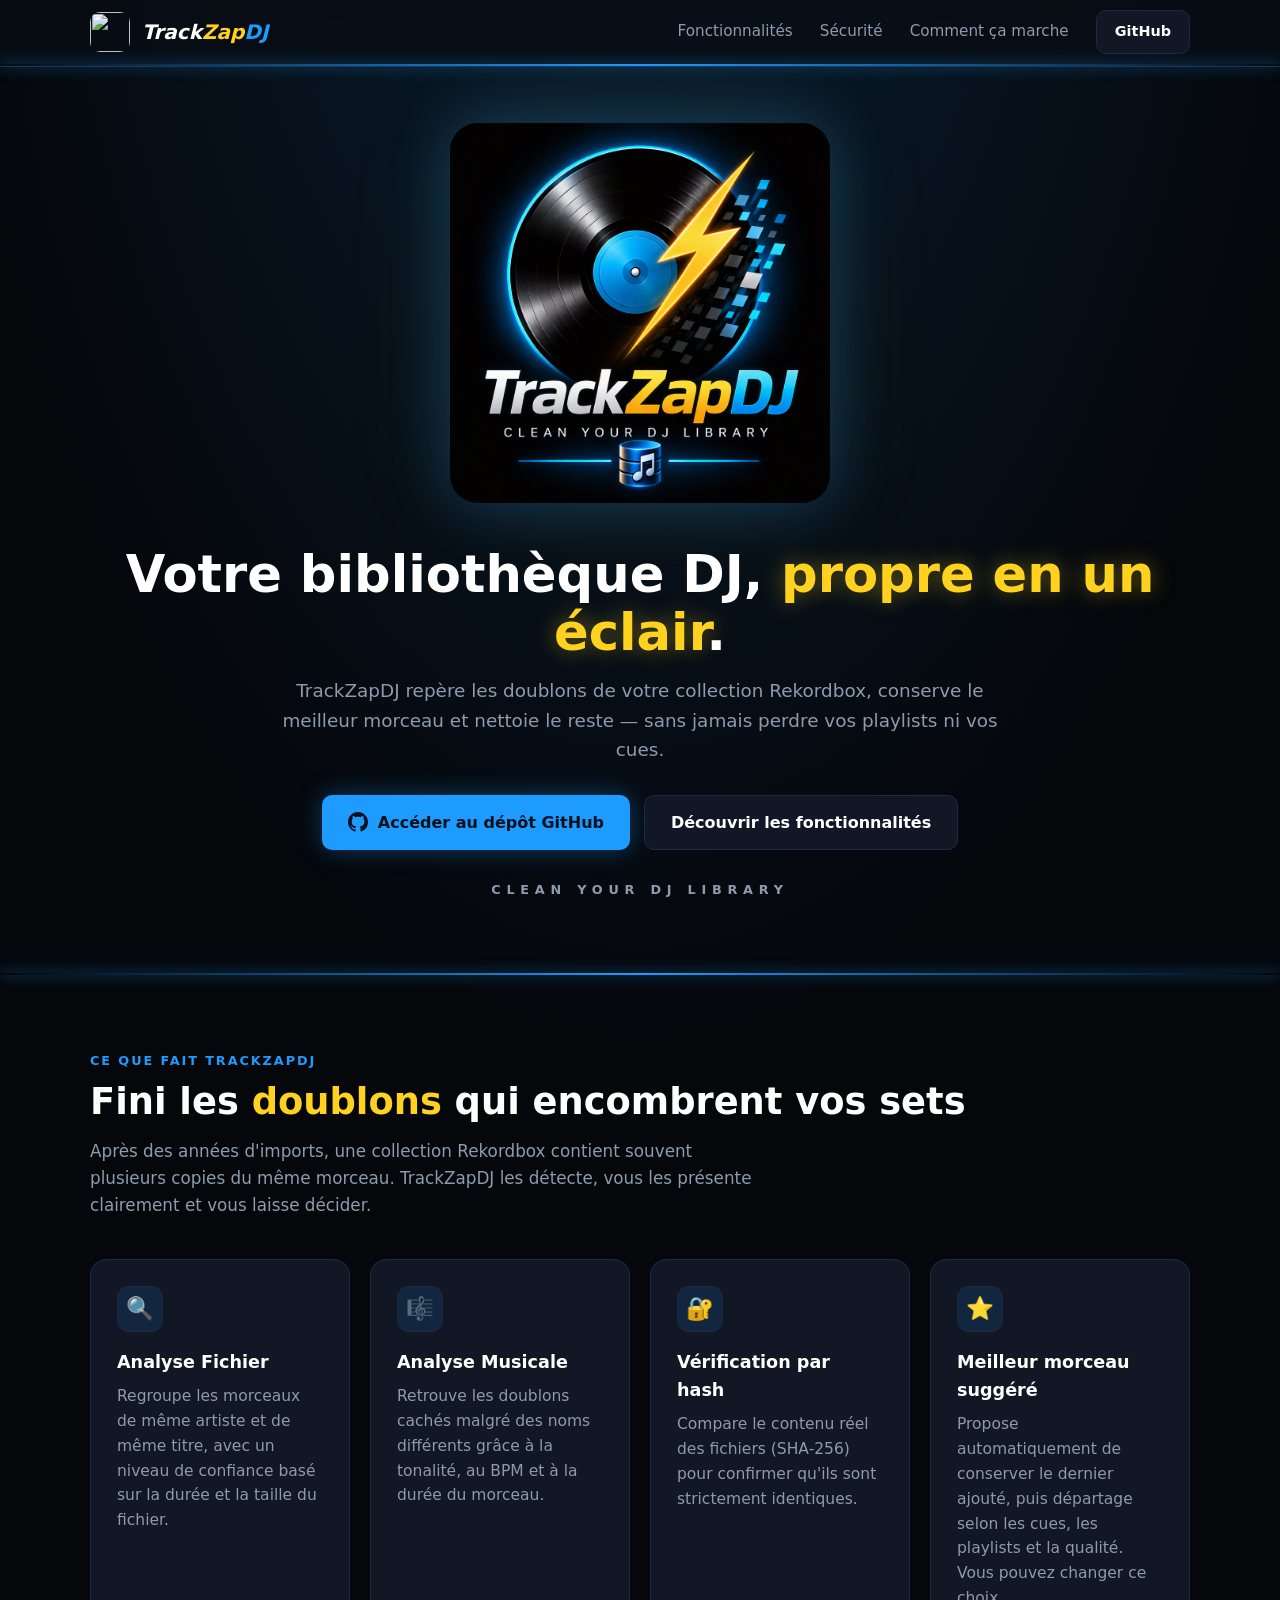
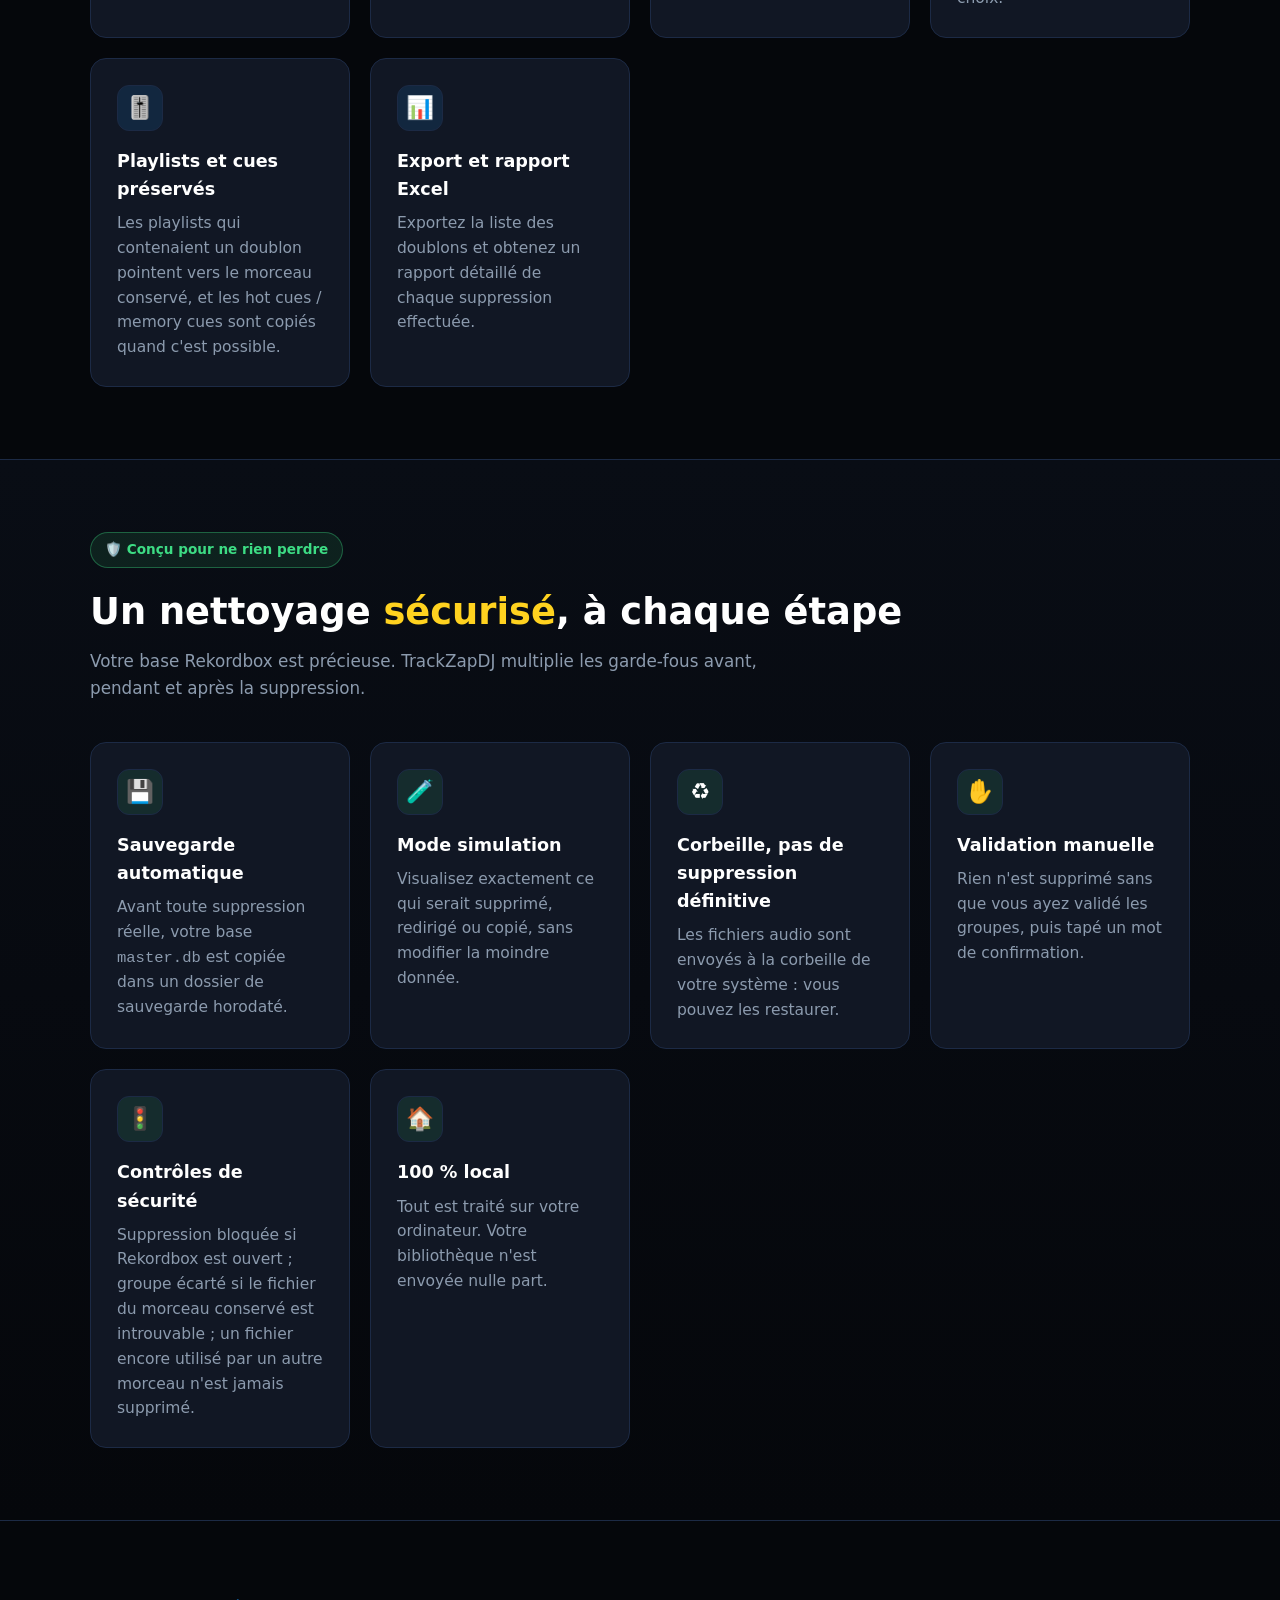
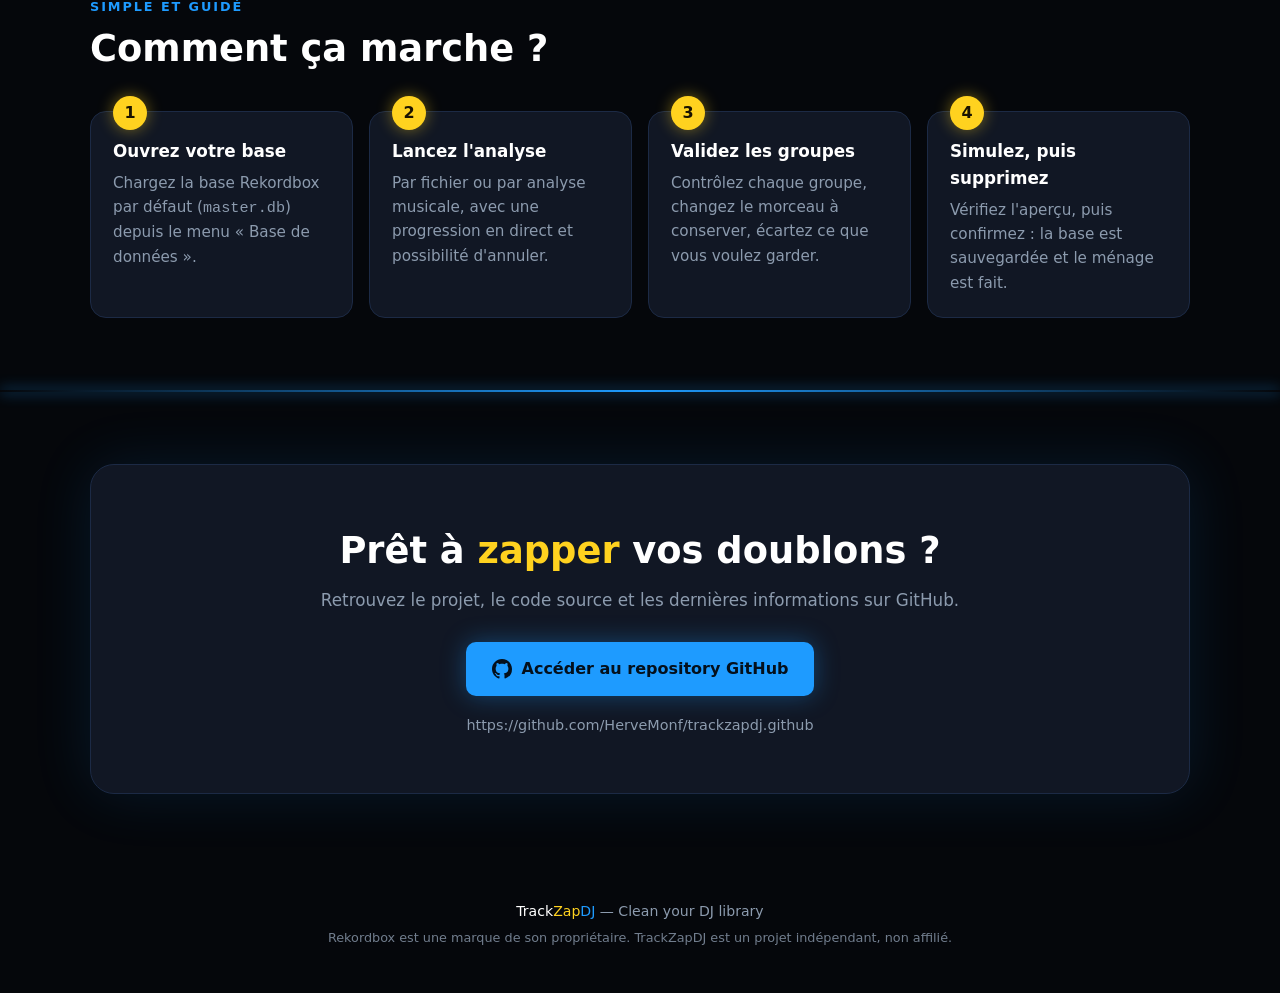
==== commit 1231fd60: "Revert "Correction derniere erreur logo image" This reverts commit 44af5d3270069a8bb556b6b2e9cb16d9f" ====
--- a/index.html
+++ b/index.html
@@ -155,7 +155,7 @@
 <header>
   <div class="wrap nav">
     <a class="brand" href="#top" aria-label="TrackZapDJ">
-      <img src="images/TrackZapDJ-LogoCarre.png" alt="">
+      <img src="TrackZapDJ-LogoCarre.png" alt="">
       <span><span class="t1">Track</span><span class="t2">Zap</span><span class="t3">DJ</span></span>
     </a>
     <nav>
@@ -172,7 +172,7 @@
 
   <!-- HERO -->
   <div class="wrap hero">
-    <img class="logo" src="images/" alt="Logo TrackZapDJ : disque vinyle traversé d'un éclair jaune">
+    <img class="logo" src="images/TrackZapDJ-LogoCarre.png" alt="Logo TrackZapDJ : disque vinyle traversé d'un éclair jaune">
     <h1>Votre bibliothèque DJ, <em>propre en un éclair</em>.</h1>
     <p class="lead">
       TrackZapDJ repère les doublons de votre collection Rekordbox, conserve le meilleur morceau
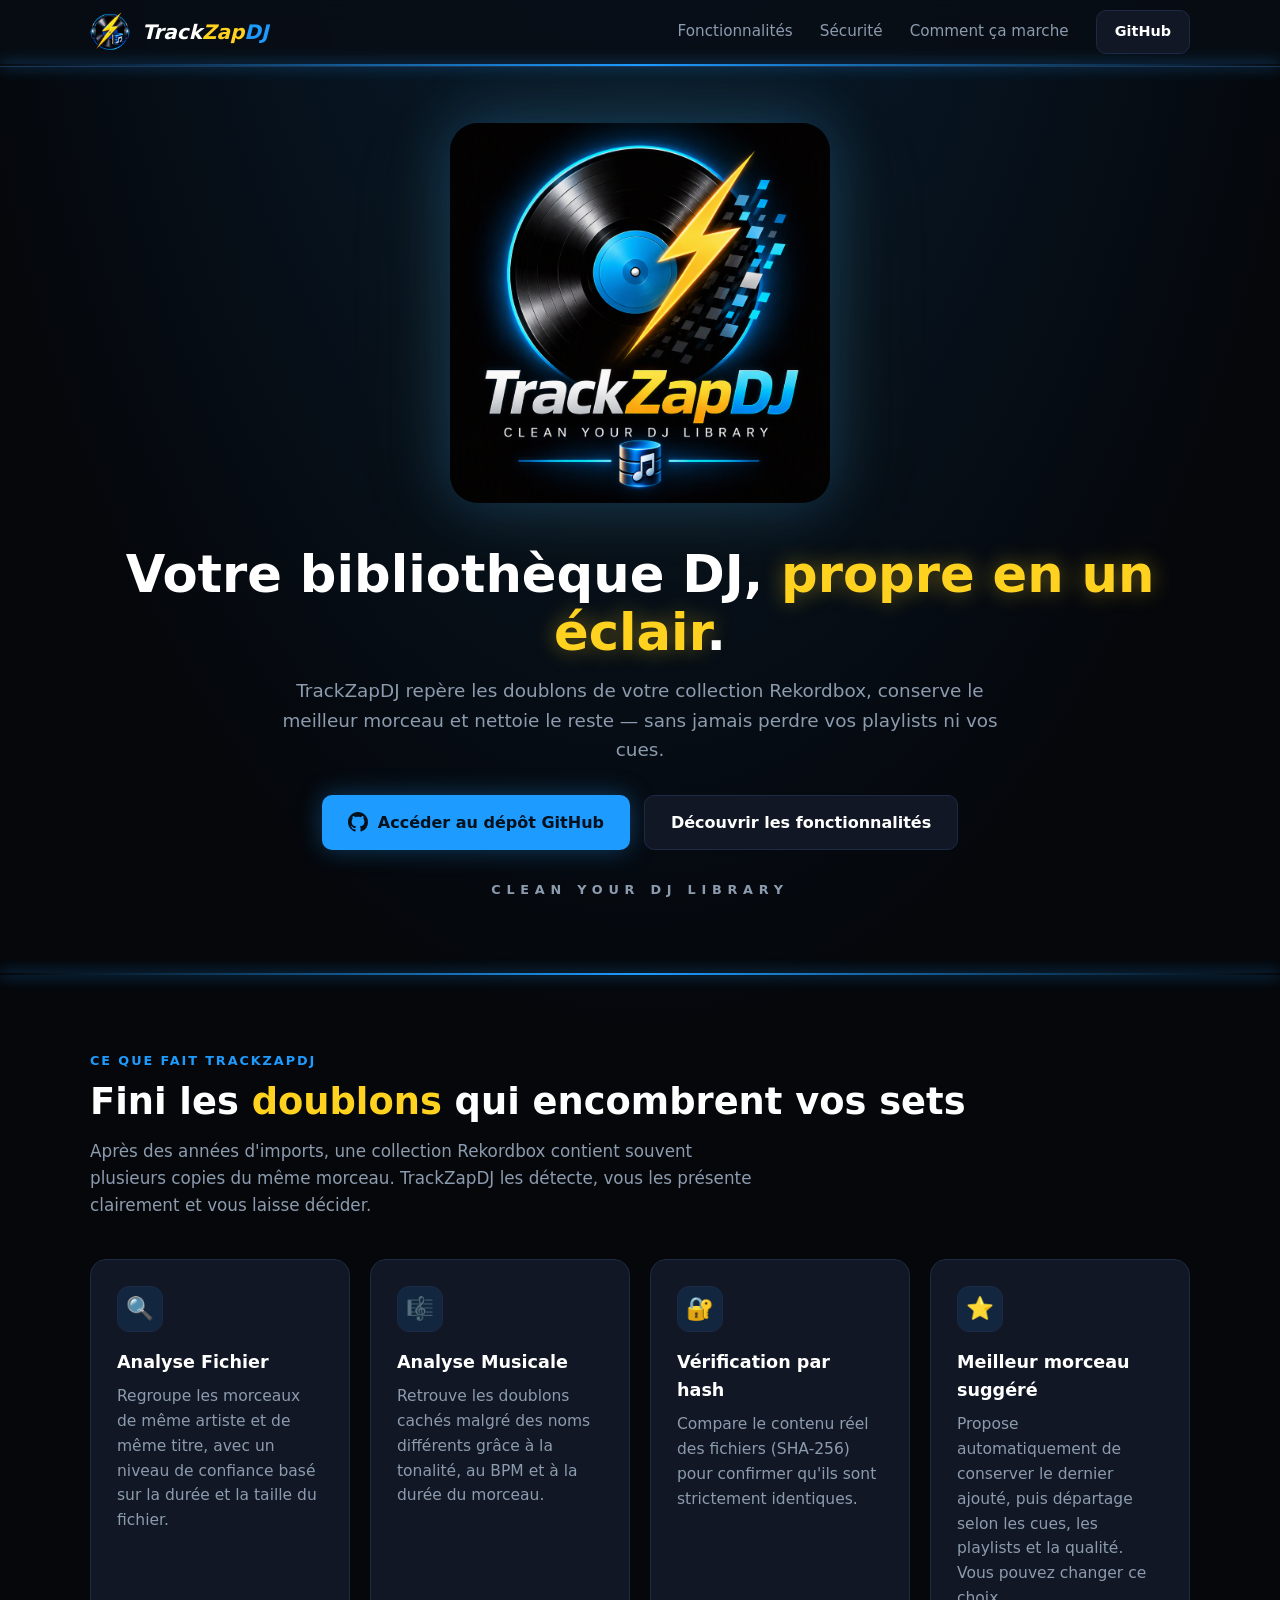
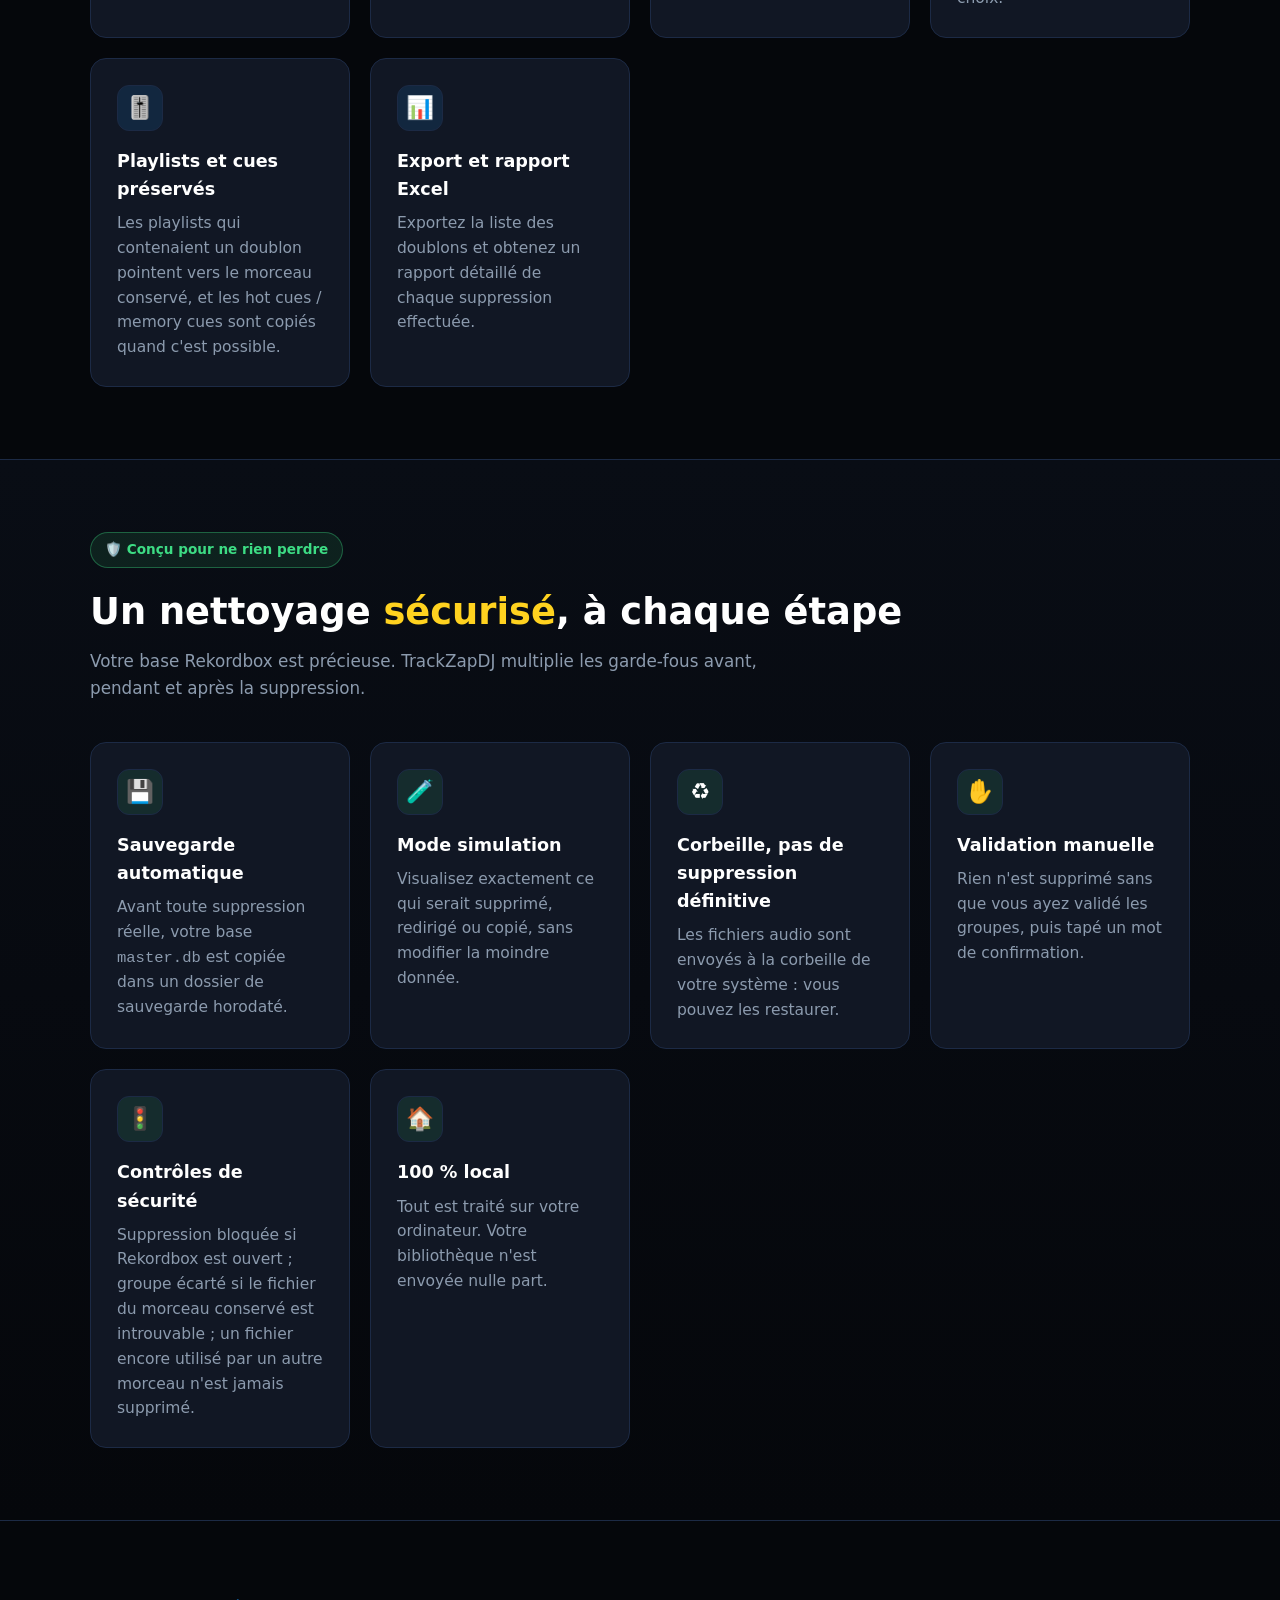
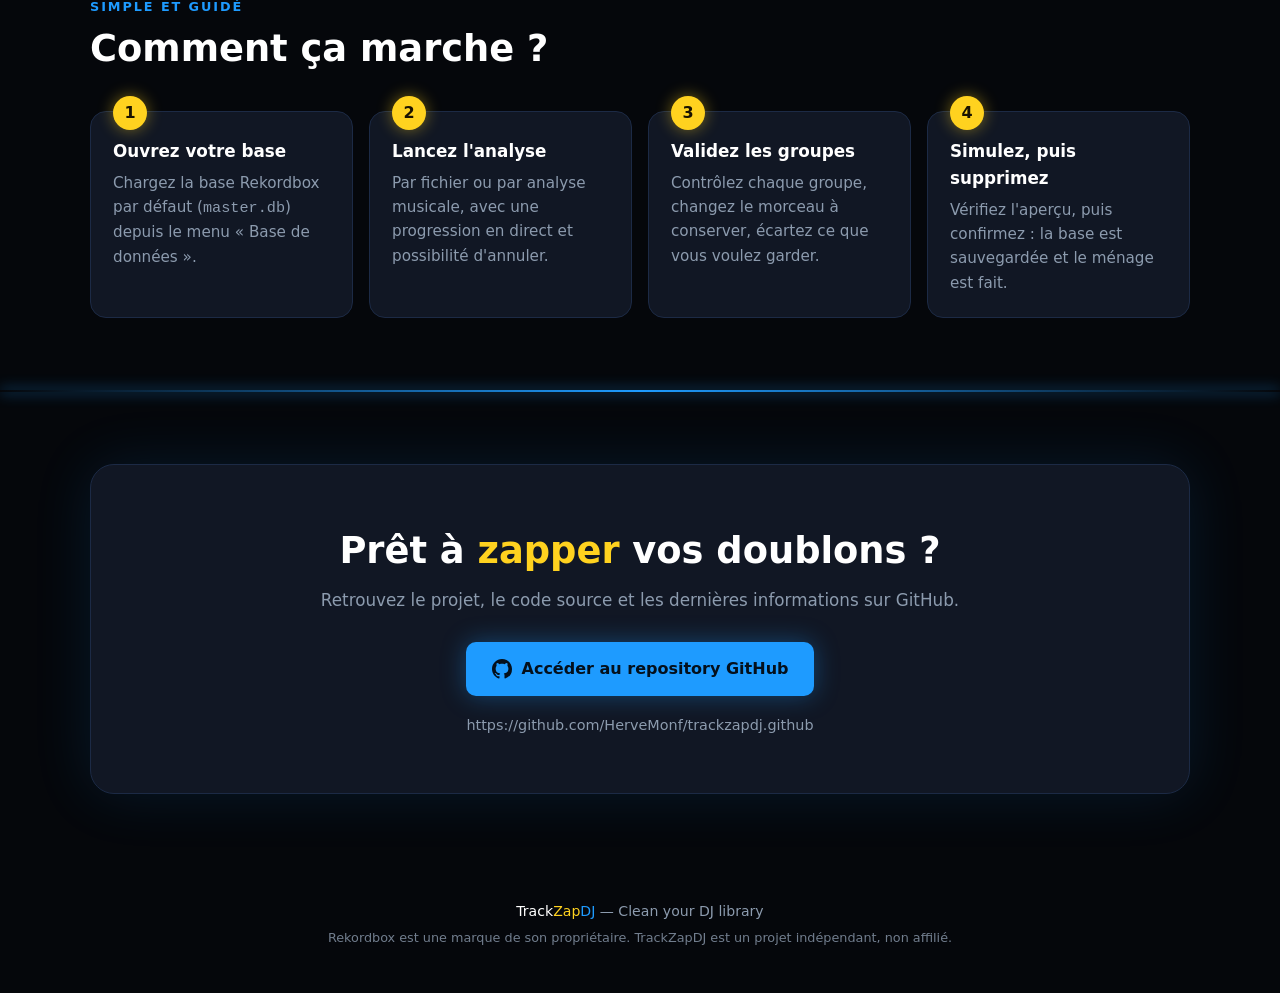
==== commit 664e0ea1: "Ajout du logo sous forme d'icone et ajour de l'image de l'icone" ====
--- a/index.html
+++ b/index.html
@@ -8,7 +8,7 @@
 <meta property="og:title" content="TrackZapDJ — Clean your DJ library">
 <meta property="og:description" content="Nettoyez votre bibliothèque Rekordbox : détection des doublons, vérification par hash, suppression sécurisée.">
 <meta property="og:image" content="TrackZapDJ-LogoCarre.png">
-<link rel="icon" href="/images/TrackZapDJ-LogoCarre.png">
+<link rel="icon" href="/images/TrackZapDJ.ico">
 <style>
   :root {
     --bg: #05070b;
@@ -155,7 +155,7 @@
 <header>
   <div class="wrap nav">
     <a class="brand" href="#top" aria-label="TrackZapDJ">
-      <img src="TrackZapDJ-LogoCarre.png" alt="">
+      <img src="images/TrackZapDJ.ico" alt="Logo TrackZapDJ">
       <span><span class="t1">Track</span><span class="t2">Zap</span><span class="t3">DJ</span></span>
     </a>
     <nav>
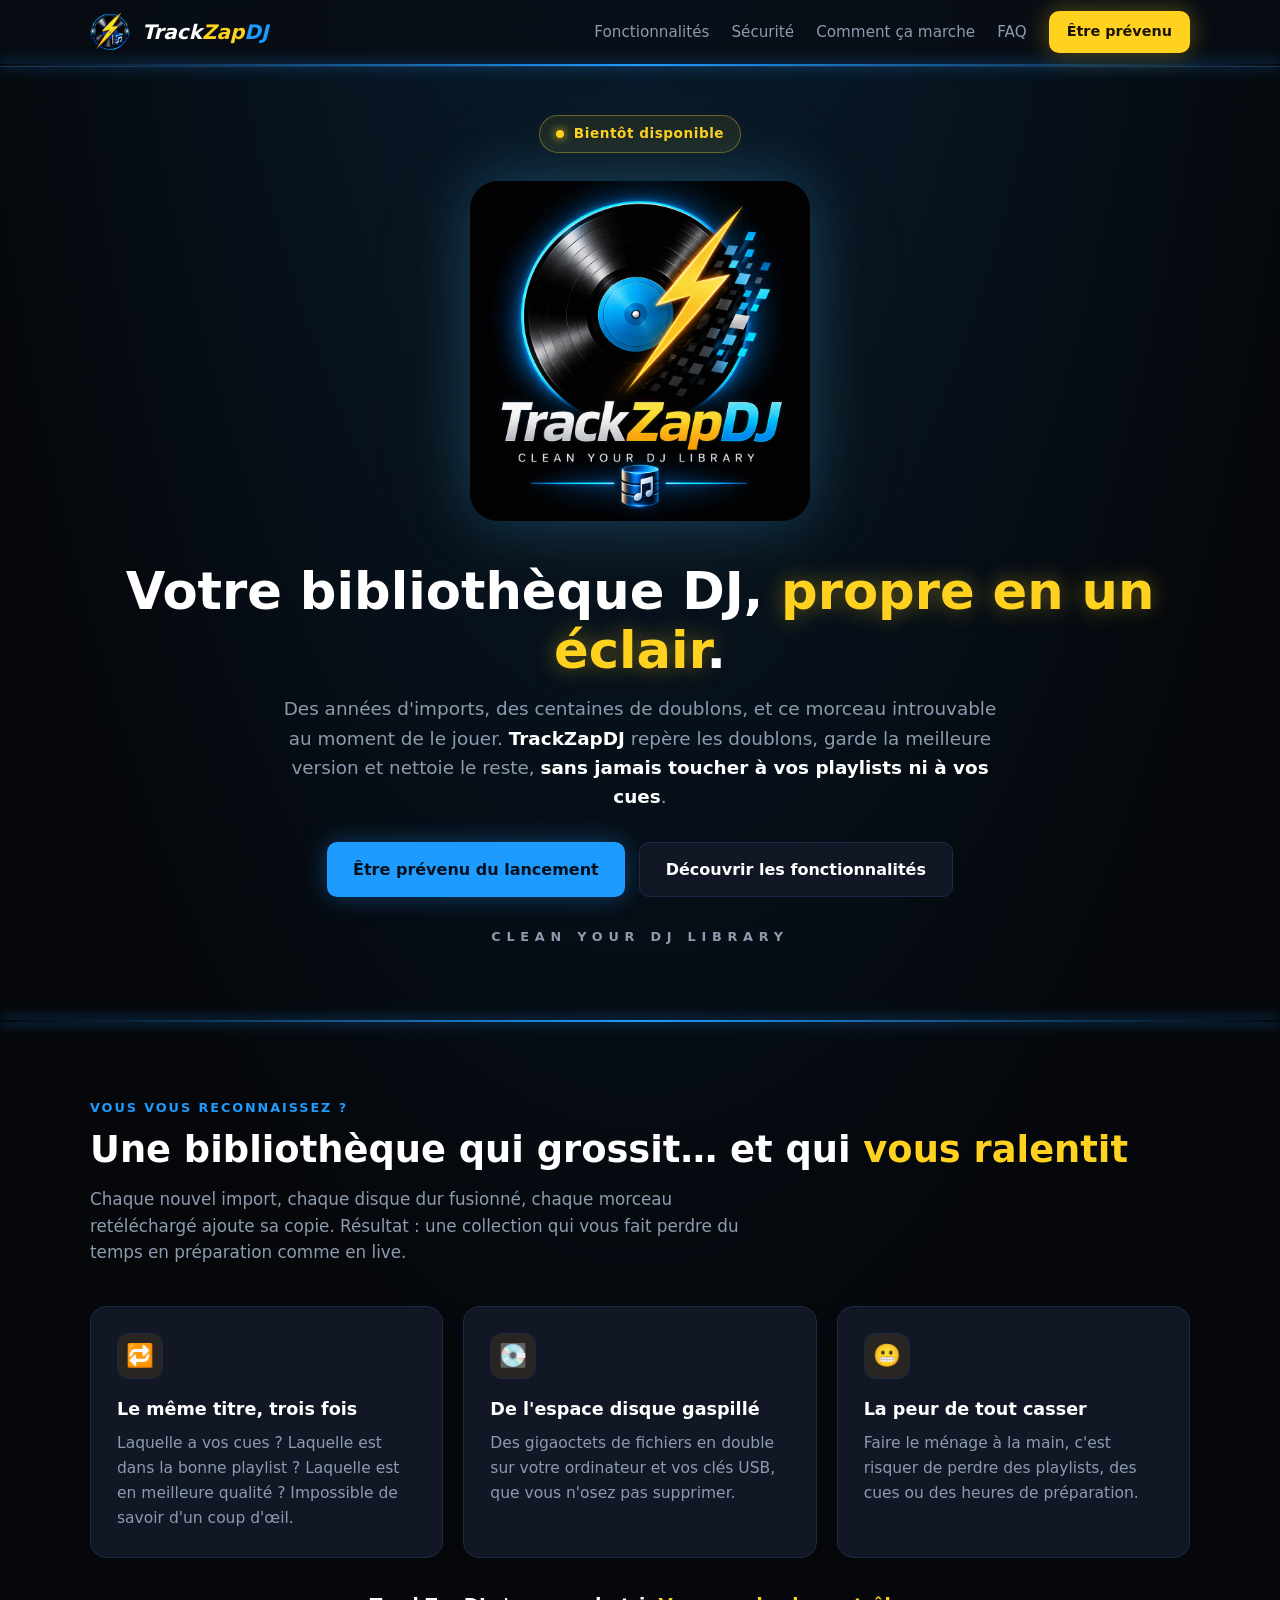
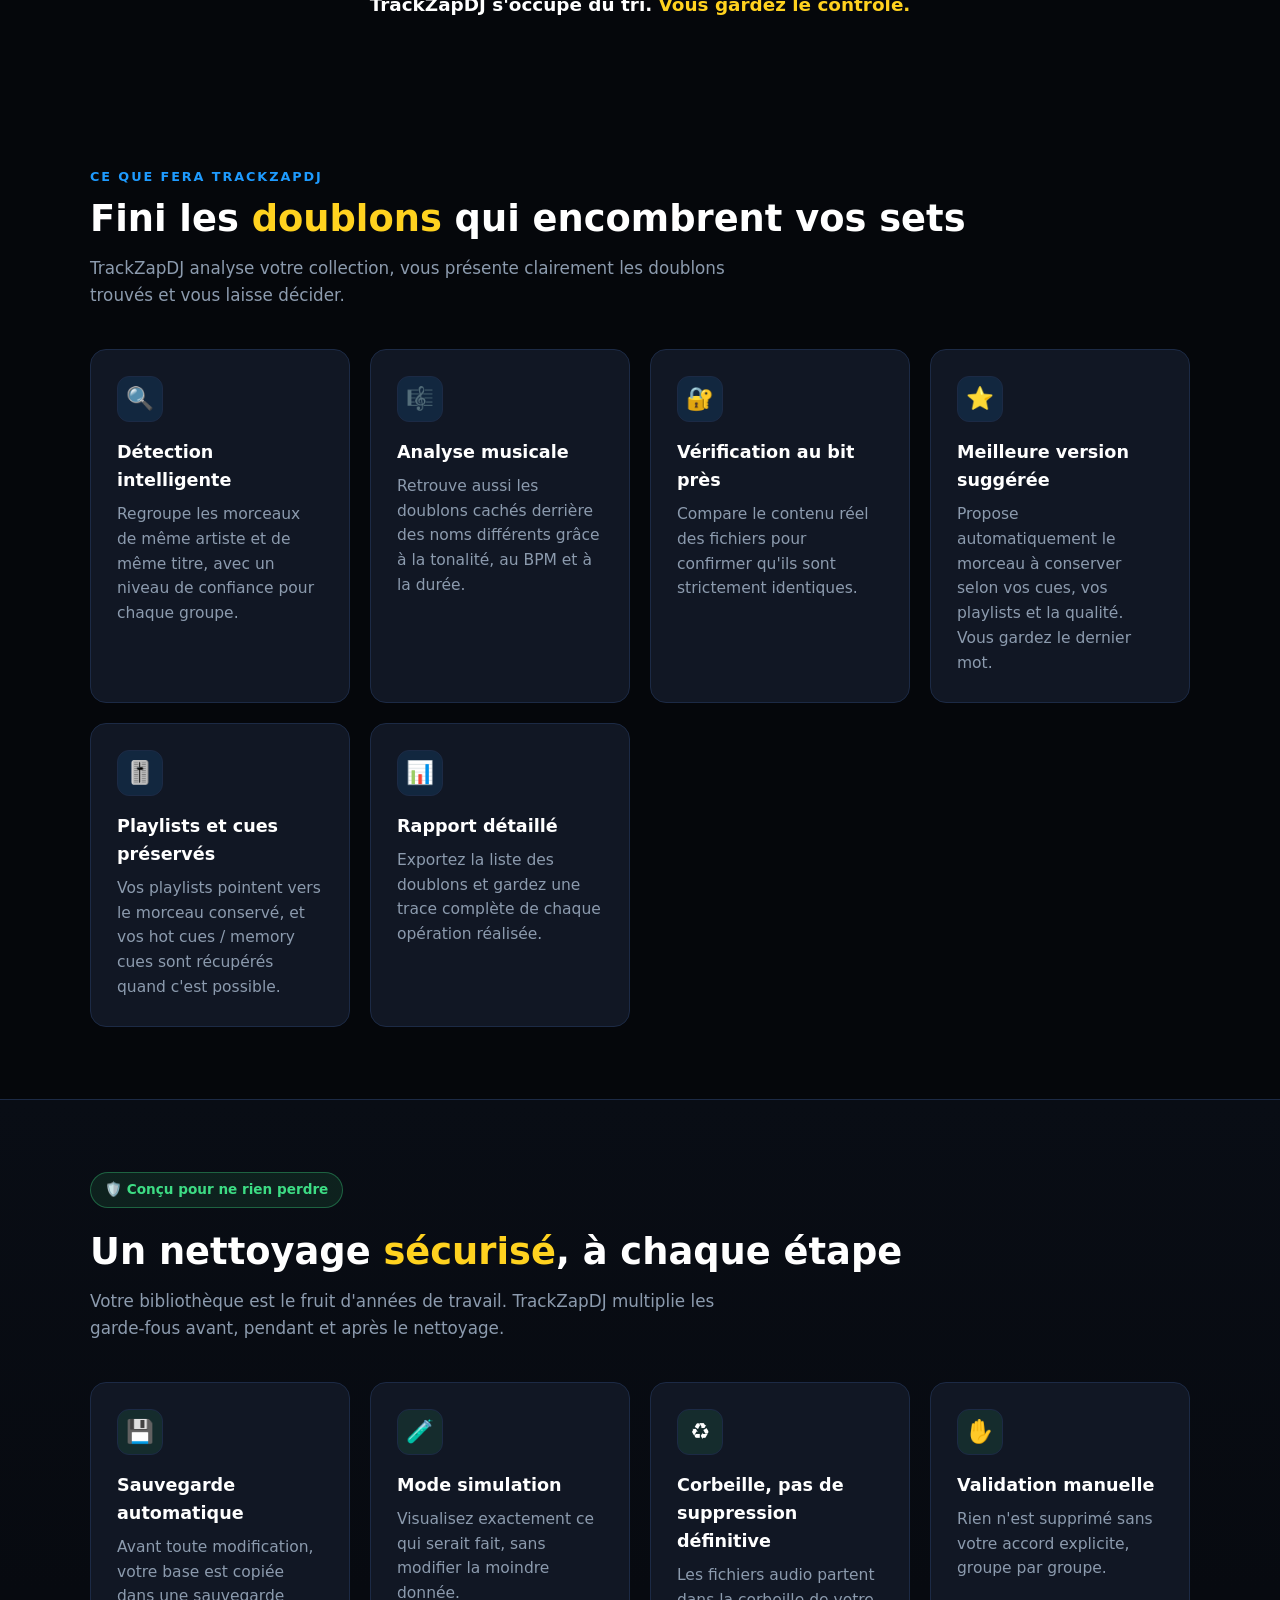
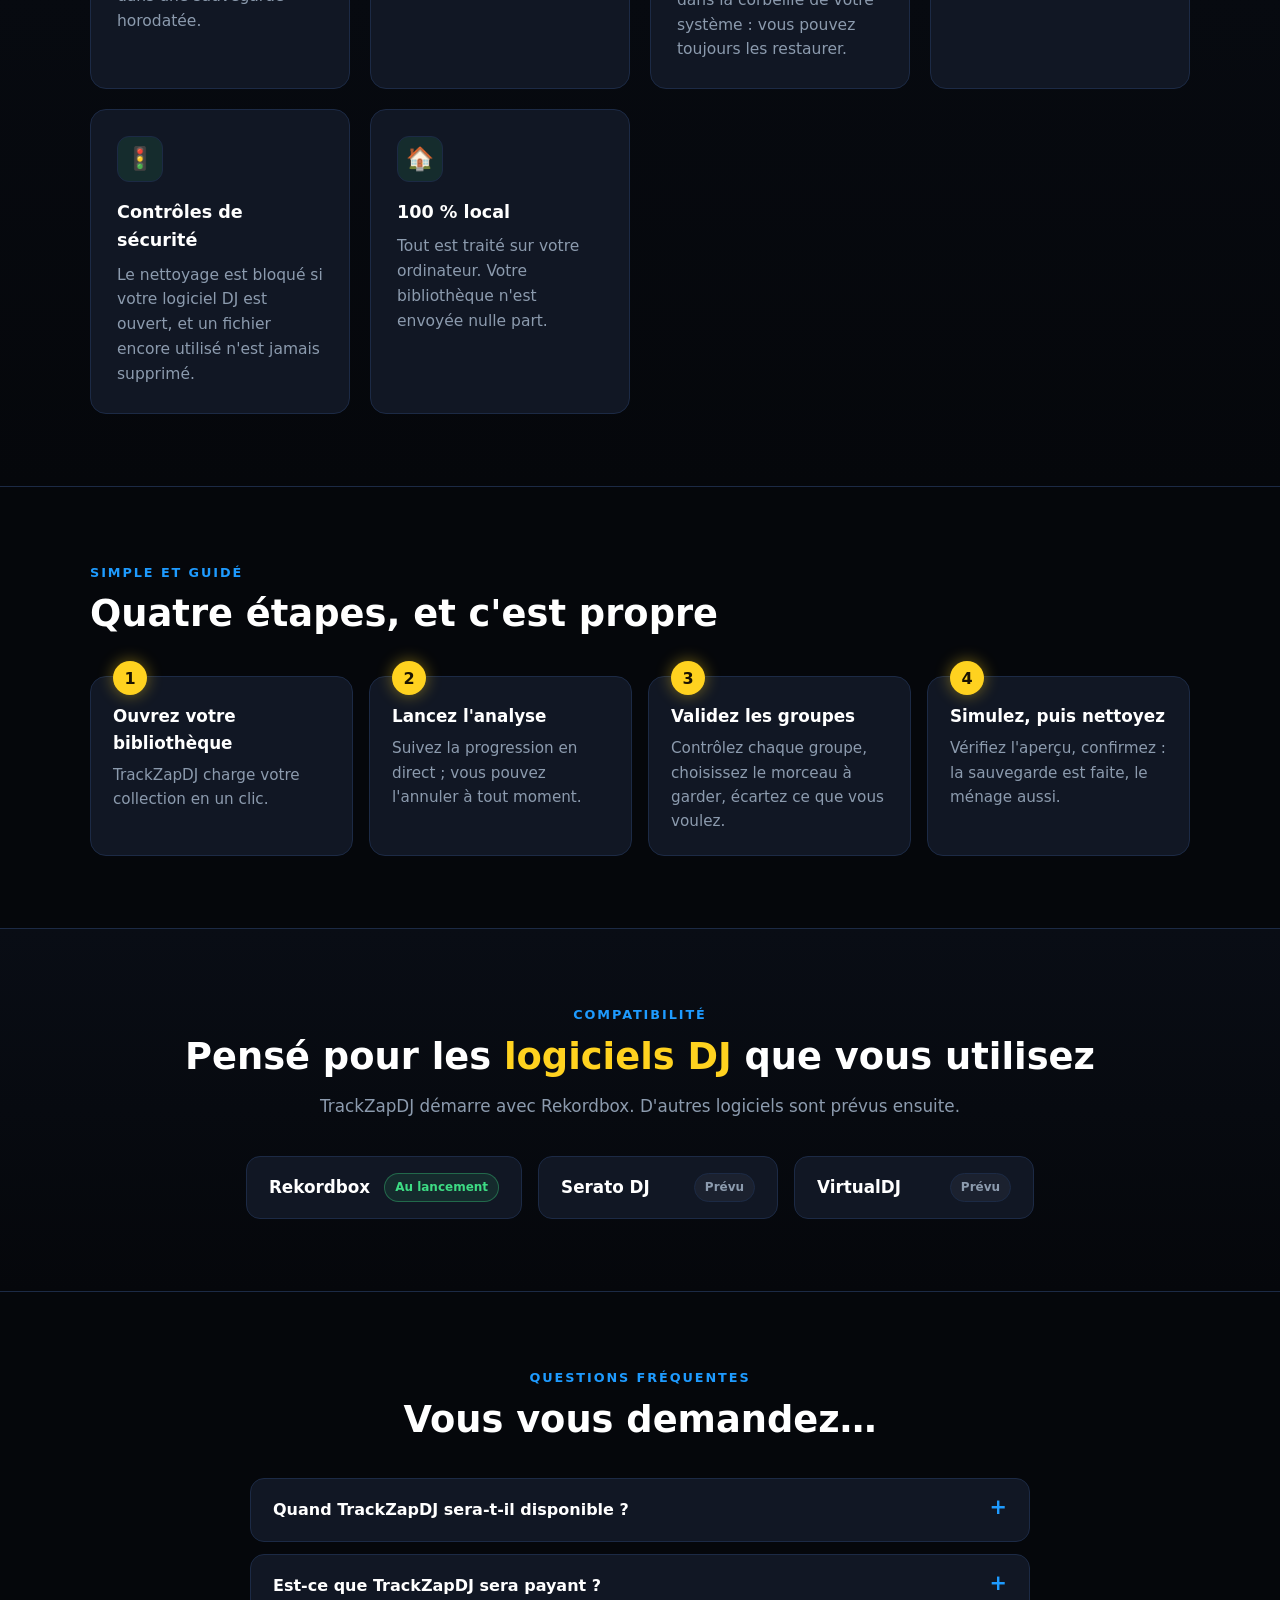
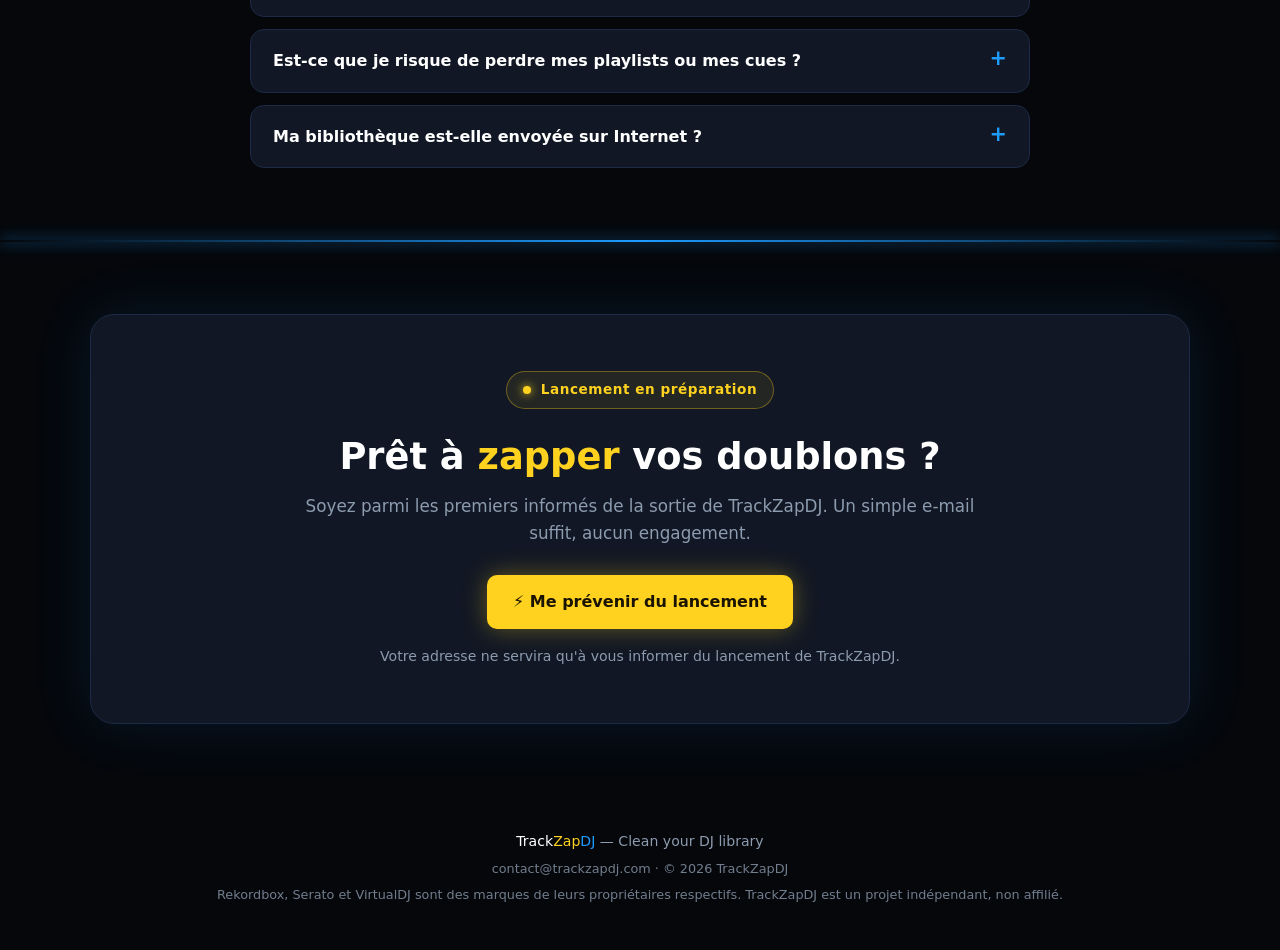
==== commit 4eeedcf2: "Refont de la page d'aaceuil plus teasing" ====
--- a/index.html
+++ b/index.html
@@ -1,326 +1,464 @@
-<!DOCTYPE html>
-<html lang="fr">
-<head>
-<meta charset="utf-8">
-<meta name="viewport" content="width=device-width, initial-scale=1">
-<title>TrackZapDJ — Clean your DJ library</title>
-<meta name="description" content="TrackZapDJ détecte et supprime en toute sécurité les doublons de votre bibliothèque Rekordbox : sauvegarde automatique, simulation, corbeille et validation manuelle.">
-<meta property="og:title" content="TrackZapDJ — Clean your DJ library">
-<meta property="og:description" content="Nettoyez votre bibliothèque Rekordbox : détection des doublons, vérification par hash, suppression sécurisée.">
-<meta property="og:image" content="TrackZapDJ-LogoCarre.png">
-<link rel="icon" href="/images/TrackZapDJ.ico">
-<style>
-  :root {
-    --bg: #05070b;
-    --bg-2: #090d15;
-    --card: #111724;
-    --border: #1c2a45;
-    --text: #ffffff;
-    --muted: #8c9bae;
-    --blue: #1e9bff;
-    --blue-dark: #0f7fe0;
-    --yellow: #ffd21f;
-    --orange: #ff9f1c;
-    --green: #3ddc84;
-    --radius: 16px;
-  }
-  * { box-sizing: border-box; margin: 0; padding: 0; }
-  html { scroll-behavior: smooth; }
-  body {
-    font-family: "Segoe UI", system-ui, -apple-system, Roboto, Arial, sans-serif;
-    background:
-      radial-gradient(ellipse 80% 50% at 50% -10%, rgba(30,155,255,.18), transparent 70%),
-      var(--bg);
-    color: var(--text);
-    line-height: 1.6;
-  }
-  a { color: inherit; text-decoration: none; }
-  .wrap { width: min(1100px, 100% - 32px); margin-inline: auto; }
-
-  /* Séparateur lumineux */
-  .glow {
-    height: 2px;
-    background: linear-gradient(90deg, transparent, var(--blue), transparent);
-    box-shadow: 0 0 14px var(--blue);
-    border: 0;
-  }
-
-  /* Barre de navigation */
-  header {
-    position: sticky; top: 0; z-index: 10;
-    background: rgba(9,13,21,.85);
-    backdrop-filter: blur(10px);
-    border-bottom: 1px solid var(--border);
-  }
-  .nav { display: flex; align-items: center; justify-content: space-between; height: 64px; }
-  .brand { display: flex; align-items: center; gap: 12px; font-weight: 800; font-size: 1.25rem; font-style: italic; }
-  .brand img { width: 40px; height: 40px; border-radius: 10px; }
-  .t1 { color: #fff; } .t2 { color: var(--yellow); } .t3 { color: var(--blue); }
-  .nav a.link { color: var(--muted); font-size: .95rem; margin-left: 22px; transition: color .2s; }
-  .nav a.link:hover { color: var(--text); }
-  @media (max-width: 640px) { .nav a.link { display: none; } }
-
-  /* Boutons */
-  .btn {
-    display: inline-flex; align-items: center; gap: 10px;
-    padding: 14px 26px; border-radius: 10px;
-    font-weight: 700; font-size: 1rem;
-    transition: transform .15s, box-shadow .2s, background .2s;
-  }
-  .btn:hover { transform: translateY(-2px); }
-  .btn-primary { background: var(--blue); color: #04101c; box-shadow: 0 0 24px rgba(30,155,255,.35); }
-  .btn-primary:hover { background: var(--blue-dark); box-shadow: 0 0 34px rgba(30,155,255,.55); }
-  .btn-ghost { border: 1px solid var(--border); background: var(--card); }
-  .btn-ghost:hover { border-color: var(--blue); }
-  .btn svg { width: 20px; height: 20px; fill: currentColor; }
-
-  /* Hero */
-  .hero { text-align: center; padding: 56px 0 72px; }
-  .hero img.logo {
-    width: min(380px, 80vw);
-    border-radius: 28px;
-    box-shadow: 0 0 60px rgba(30,155,255,.28), 0 0 120px rgba(255,210,31,.08);
-  }
-  .hero h1 { font-size: clamp(2rem, 5vw, 3.2rem); margin: 34px 0 14px; line-height: 1.15; }
-  .hero h1 em { font-style: normal; color: var(--yellow); text-shadow: 0 0 22px rgba(255,210,31,.4); }
-  .hero p.lead { max-width: 720px; margin: 0 auto 30px; color: var(--muted); font-size: 1.15rem; }
-  .cta { display: flex; gap: 14px; justify-content: center; flex-wrap: wrap; }
-  .slogan { letter-spacing: .45em; font-size: .8rem; color: var(--muted); font-weight: 600; margin-top: 30px; }
-
-  /* Sections */
-  section { padding: 72px 0; }
-  .kicker { color: var(--blue); font-weight: 700; letter-spacing: .15em; font-size: .8rem; text-transform: uppercase; }
-  h2 { font-size: clamp(1.6rem, 3.5vw, 2.3rem); margin: 8px 0 14px; line-height: 1.2; }
-  h2 .y { color: var(--yellow); }
-  .sub { color: var(--muted); max-width: 680px; font-size: 1.05rem; }
-
-  .grid { display: grid; gap: 20px; margin-top: 40px; grid-template-columns: repeat(auto-fit, minmax(260px, 1fr)); }
-  .card {
-    background: var(--card);
-    border: 1px solid var(--border);
-    border-radius: var(--radius);
-    padding: 26px;
-    transition: transform .2s, border-color .2s, box-shadow .2s;
-  }
-  .card:hover { transform: translateY(-4px); border-color: var(--blue); box-shadow: 0 8px 30px rgba(30,155,255,.12); }
-  .card .ico {
-    width: 46px; height: 46px; border-radius: 12px;
-    display: grid; place-items: center; font-size: 1.4rem; margin-bottom: 16px;
-    background: rgba(30,155,255,.12); border: 1px solid var(--border);
-  }
-  .card.sec .ico { background: rgba(61,220,132,.1); }
-  .card h3 { font-size: 1.1rem; margin-bottom: 8px; }
-  .card p { color: var(--muted); font-size: .97rem; }
-
-  /* Étapes */
-  .steps { counter-reset: s; display: grid; gap: 16px; margin-top: 40px; grid-template-columns: repeat(auto-fit, minmax(220px, 1fr)); }
-  .step { position: relative; background: var(--card); border: 1px solid var(--border); border-radius: var(--radius); padding: 26px 22px 22px; }
-  .step::before {
-    counter-increment: s; content: counter(s);
-    position: absolute; top: -16px; left: 22px;
-    width: 34px; height: 34px; border-radius: 50%;
-    display: grid; place-items: center; font-weight: 800;
-    background: var(--yellow); color: #1a1300; box-shadow: 0 0 16px rgba(255,210,31,.45);
-  }
-  .step h3 { font-size: 1.05rem; margin-bottom: 6px; }
-  .step p { color: var(--muted); font-size: .95rem; }
-
-  /* Bandeau sécurité */
-  .secure {
-    background: linear-gradient(180deg, var(--bg-2), var(--bg));
-    border-block: 1px solid var(--border);
-  }
-  .badge {
-    display: inline-flex; align-items: center; gap: 8px;
-    padding: 6px 14px; border-radius: 999px; font-size: .85rem; font-weight: 600;
-    color: var(--green); background: rgba(61,220,132,.1); border: 1px solid rgba(61,220,132,.35);
-    margin-bottom: 14px;
-  }
-
-  /* Appel final */
-  .final { text-align: center; }
-  .final .box {
-    background: var(--card); border: 1px solid var(--border); border-radius: 24px;
-    padding: 56px 24px; box-shadow: 0 0 60px rgba(30,155,255,.12);
-  }
-  .repo { display: block; margin-top: 18px; color: var(--muted); font-size: .9rem; word-break: break-all; }
-  .repo:hover { color: var(--blue); }
-
-  footer { padding: 34px 0 44px; text-align: center; color: var(--muted); font-size: .88rem; }
-  footer .note { margin-top: 6px; font-size: .8rem; opacity: .8; }
-</style>
-</head>
-<body>
-
-<header>
-  <div class="wrap nav">
-    <a class="brand" href="#top" aria-label="TrackZapDJ">
-      <img src="images/TrackZapDJ.ico" alt="Logo TrackZapDJ">
-      <span><span class="t1">Track</span><span class="t2">Zap</span><span class="t3">DJ</span></span>
-    </a>
-    <nav>
-      <a class="link" href="#fonctions">Fonctionnalités</a>
-      <a class="link" href="#securite">Sécurité</a>
-      <a class="link" href="#comment">Comment ça marche</a>
-      <a class="btn btn-ghost" style="padding:9px 18px;margin-left:22px;font-size:.9rem" href="https://github.com/HerveMonf/trackzapdj.github" target="_blank" rel="noopener">GitHub</a>
-    </nav>
-  </div>
-  <hr class="glow">
-</header>
-
-<main id="top">
-
-  <!-- HERO -->
-  <div class="wrap hero">
-    <img class="logo" src="images/TrackZapDJ-LogoCarre.png" alt="Logo TrackZapDJ : disque vinyle traversé d'un éclair jaune">
-    <h1>Votre bibliothèque DJ, <em>propre en un éclair</em>.</h1>
-    <p class="lead">
-      TrackZapDJ repère les doublons de votre collection Rekordbox, conserve le meilleur morceau
-      et nettoie le reste — sans jamais perdre vos playlists ni vos cues.
-    </p>
-    <div class="cta">
-      <a class="btn btn-primary" href="https://github.com/HerveMonf/trackzapdj.github" target="_blank" rel="noopener">
-        <svg viewBox="0 0 16 16" aria-hidden="true"><path d="M8 0C3.58 0 0 3.58 0 8c0 3.54 2.29 6.53 5.47 7.59.4.07.55-.17.55-.38 0-.19-.01-.82-.01-1.49-2.01.37-2.53-.49-2.69-.94-.09-.23-.48-.94-.82-1.13-.28-.15-.68-.52-.01-.53.63-.01 1.08.58 1.23.82.72 1.21 1.87.87 2.33.66.07-.52.28-.87.51-1.07-1.78-.2-3.64-.89-3.64-3.95 0-.87.31-1.59.82-2.15-.08-.2-.36-1.02.08-2.12 0 0 .67-.21 2.2.82.64-.18 1.32-.27 2-.27s1.36.09 2 .27c1.53-1.04 2.2-.82 2.2-.82.44 1.1.16 1.92.08 2.12.51.56.82 1.27.82 2.15 0 3.07-1.87 3.75-3.65 3.95.29.25.54.73.54 1.48 0 1.07-.01 1.93-.01 2.2 0 .21.15.46.55.38A8.01 8.01 0 0 0 16 8c0-4.42-3.58-8-8-8Z"/></svg>
-        Accéder au dépôt GitHub
-      </a>
-      <a class="btn btn-ghost" href="#fonctions">Découvrir les fonctionnalités</a>
-    </div>
-    <p class="slogan">CLEAN YOUR DJ LIBRARY</p>
-  </div>
-
-  <hr class="glow">
-
-  <!-- FONCTIONNALITÉS -->
-  <section id="fonctions">
-    <div class="wrap">
-      <span class="kicker">Ce que fait TrackZapDJ</span>
-      <h2>Fini les <span class="y">doublons</span> qui encombrent vos sets</h2>
-      <p class="sub">
-        Après des années d'imports, une collection Rekordbox contient souvent plusieurs copies du même morceau.
-        TrackZapDJ les détecte, vous les présente clairement et vous laisse décider.
-      </p>
-
-      <div class="grid">
-        <div class="card">
-          <div class="ico">🔍</div>
-          <h3>Analyse Fichier</h3>
-          <p>Regroupe les morceaux de même artiste et de même titre, avec un niveau de confiance basé sur la durée et la taille du fichier.</p>
-        </div>
-        <div class="card">
-          <div class="ico">🎼</div>
-          <h3>Analyse Musicale</h3>
-          <p>Retrouve les doublons cachés malgré des noms différents grâce à la tonalité, au BPM et à la durée du morceau.</p>
-        </div>
-        <div class="card">
-          <div class="ico">🔐</div>
-          <h3>Vérification par hash</h3>
-          <p>Compare le contenu réel des fichiers (SHA-256) pour confirmer qu'ils sont strictement identiques.</p>
-        </div>
-        <div class="card">
-          <div class="ico">⭐</div>
-          <h3>Meilleur morceau suggéré</h3>
-          <p>Propose automatiquement de conserver le dernier ajouté, puis départage selon les cues, les playlists et la qualité. Vous pouvez changer ce choix.</p>
-        </div>
-        <div class="card">
-          <div class="ico">🎚️</div>
-          <h3>Playlists et cues préservés</h3>
-          <p>Les playlists qui contenaient un doublon pointent vers le morceau conservé, et les hot cues / memory cues sont copiés quand c'est possible.</p>
-        </div>
-        <div class="card">
-          <div class="ico">📊</div>
-          <h3>Export et rapport Excel</h3>
-          <p>Exportez la liste des doublons et obtenez un rapport détaillé de chaque suppression effectuée.</p>
-        </div>
-      </div>
-    </div>
-  </section>
-
-  <!-- SÉCURITÉ -->
-  <section id="securite" class="secure">
-    <div class="wrap">
-      <span class="badge">🛡️ Conçu pour ne rien perdre</span>
-      <h2>Un nettoyage <span class="y">sécurisé</span>, à chaque étape</h2>
-      <p class="sub">
-        Votre base Rekordbox est précieuse. TrackZapDJ multiplie les garde-fous avant, pendant et après la suppression.
-      </p>
-
-      <div class="grid">
-        <div class="card sec">
-          <div class="ico">💾</div>
-          <h3>Sauvegarde automatique</h3>
-          <p>Avant toute suppression réelle, votre base <code>master.db</code> est copiée dans un dossier de sauvegarde horodaté.</p>
-        </div>
-        <div class="card sec">
-          <div class="ico">🧪</div>
-          <h3>Mode simulation</h3>
-          <p>Visualisez exactement ce qui serait supprimé, redirigé ou copié, sans modifier la moindre donnée.</p>
-        </div>
-        <div class="card sec">
-          <div class="ico">♻️</div>
-          <h3>Corbeille, pas de suppression définitive</h3>
-          <p>Les fichiers audio sont envoyés à la corbeille de votre système : vous pouvez les restaurer.</p>
-        </div>
-        <div class="card sec">
-          <div class="ico">✋</div>
-          <h3>Validation manuelle</h3>
-          <p>Rien n'est supprimé sans que vous ayez validé les groupes, puis tapé un mot de confirmation.</p>
-        </div>
-        <div class="card sec">
-          <div class="ico">🚦</div>
-          <h3>Contrôles de sécurité</h3>
-          <p>Suppression bloquée si Rekordbox est ouvert ; groupe écarté si le fichier du morceau conservé est introuvable ; un fichier encore utilisé par un autre morceau n'est jamais supprimé.</p>
-        </div>
-        <div class="card sec">
-          <div class="ico">🏠</div>
-          <h3>100 % local</h3>
-          <p>Tout est traité sur votre ordinateur. Votre bibliothèque n'est envoyée nulle part.</p>
-        </div>
-      </div>
-    </div>
-  </section>
-
-  <!-- COMMENT ÇA MARCHE -->
-  <section id="comment">
-    <div class="wrap">
-      <span class="kicker">Simple et guidé</span>
-      <h2>Comment ça marche ?</h2>
-
-      <div class="steps">
-        <div class="step"><h3>Ouvrez votre base</h3><p>Chargez la base Rekordbox par défaut (<code>master.db</code>) depuis le menu « Base de données ».</p></div>
-        <div class="step"><h3>Lancez l'analyse</h3><p>Par fichier ou par analyse musicale, avec une progression en direct et possibilité d'annuler.</p></div>
-        <div class="step"><h3>Validez les groupes</h3><p>Contrôlez chaque groupe, changez le morceau à conserver, écartez ce que vous voulez garder.</p></div>
-        <div class="step"><h3>Simulez, puis supprimez</h3><p>Vérifiez l'aperçu, puis confirmez : la base est sauvegardée et le ménage est fait.</p></div>
-      </div>
-    </div>
-  </section>
-
-  <hr class="glow">
-
-  <!-- APPEL FINAL -->
-  <section class="final">
-    <div class="wrap">
-      <div class="box">
-        <h2>Prêt à <span class="y">zapper</span> vos doublons ?</h2>
-        <p class="sub" style="margin:0 auto 28px">
-          Retrouvez le projet, le code source et les dernières informations sur GitHub.
-        </p>
-        <a class="btn btn-primary" href="https://github.com/HerveMonf/trackzapdj.github" target="_blank" rel="noopener">
-          <svg viewBox="0 0 16 16" aria-hidden="true"><path d="M8 0C3.58 0 0 3.58 0 8c0 3.54 2.29 6.53 5.47 7.59.4.07.55-.17.55-.38 0-.19-.01-.82-.01-1.49-2.01.37-2.53-.49-2.69-.94-.09-.23-.48-.94-.82-1.13-.28-.15-.68-.52-.01-.53.63-.01 1.08.58 1.23.82.72 1.21 1.87.87 2.33.66.07-.52.28-.87.51-1.07-1.78-.2-3.64-.89-3.64-3.95 0-.87.31-1.59.82-2.15-.08-.2-.36-1.02.08-2.12 0 0 .67-.21 2.2.82.64-.18 1.32-.27 2-.27s1.36.09 2 .27c1.53-1.04 2.2-.82 2.2-.82.44 1.1.16 1.92.08 2.12.51.56.82 1.27.82 2.15 0 3.07-1.87 3.75-3.65 3.95.29.25.54.73.54 1.48 0 1.07-.01 1.93-.01 2.2 0 .21.15.46.55.38A8.01 8.01 0 0 0 16 8c0-4.42-3.58-8-8-8Z"/></svg>
-          Accéder au repository GitHub
-        </a>
-        <a class="repo" href="https://github.com/HerveMonf/trackzapdj.github" target="_blank" rel="noopener">https://github.com/HerveMonf/trackzapdj.github</a>
-      </div>
-    </div>
-  </section>
-
-</main>
-
-<footer>
-  <div class="wrap">
-    <div><span class="t1">Track</span><span class="t2">Zap</span><span class="t3">DJ</span> — Clean your DJ library</div>
-    <div class="note">Rekordbox est une marque de son propriétaire. TrackZapDJ est un projet indépendant, non affilié.</div>
-  </div>
-</footer>
-
-</body>
-</html>
+<!DOCTYPE html>
+<html lang="fr">
+<head>
+<meta charset="utf-8">
+<meta name="viewport" content="width=device-width, initial-scale=1">
+<title>TrackZapDJ — Clean your DJ library · Bientôt disponible</title>
+<meta name="description" content="TrackZapDJ arrive bientôt : l'application qui détecte et supprime en toute sécurité les doublons de votre bibliothèque DJ. Soyez prévenu du lancement.">
+<meta property="og:title" content="TrackZapDJ — Clean your DJ library">
+<meta property="og:description" content="Votre bibliothèque DJ, propre en un éclair. Bientôt disponible : soyez prévenu du lancement.">
+<meta property="og:image" content="https://www.trackzapdj.com/images/TrackZapDJ-LogoCarre.png">
+<meta property="og:url" content="https://www.trackzapdj.com/">
+<meta property="og:type" content="website">
+<link rel="icon" href="/images/TrackZapDJ.ico">
+<style>
+  :root {
+    --bg: #05070b;
+    --bg-2: #090d15;
+    --card: #111724;
+    --border: #1c2a45;
+    --text: #ffffff;
+    --muted: #8c9bae;
+    --blue: #1e9bff;
+    --blue-dark: #0f7fe0;
+    --yellow: #ffd21f;
+    --orange: #ff9f1c;
+    --green: #3ddc84;
+    --radius: 16px;
+  }
+  * { box-sizing: border-box; margin: 0; padding: 0; }
+  html { scroll-behavior: smooth; }
+  body {
+    font-family: "Segoe UI", system-ui, -apple-system, Roboto, Arial, sans-serif;
+    background:
+      radial-gradient(ellipse 80% 50% at 50% -10%, rgba(30,155,255,.18), transparent 70%),
+      var(--bg);
+    color: var(--text);
+    line-height: 1.6;
+  }
+  a { color: inherit; text-decoration: none; }
+  .wrap { width: min(1100px, 100% - 32px); margin-inline: auto; }
+  section[id], main[id] { scroll-margin-top: 80px; }
+
+  /* Séparateur lumineux */
+  .glow {
+    height: 2px;
+    background: linear-gradient(90deg, transparent, var(--blue), transparent);
+    box-shadow: 0 0 14px var(--blue);
+    border: 0;
+  }
+
+  /* Barre de navigation */
+  header {
+    position: sticky; top: 0; z-index: 10;
+    background: rgba(9,13,21,.85);
+    backdrop-filter: blur(10px);
+    border-bottom: 1px solid var(--border);
+  }
+  .nav { display: flex; align-items: center; justify-content: space-between; height: 64px; }
+  .brand { display: flex; align-items: center; gap: 12px; font-weight: 800; font-size: 1.25rem; font-style: italic; }
+  .brand img { width: 40px; height: 40px; border-radius: 10px; }
+  .t1 { color: #fff; } .t2 { color: var(--yellow); } .t3 { color: var(--blue); }
+  .nav nav { display: flex; align-items: center; }
+  .nav a.link { color: var(--muted); font-size: .95rem; margin-left: 22px; transition: color .2s; }
+  .nav a.link:hover { color: var(--text); }
+  .nav .btn-nav { padding: 9px 18px; margin-left: 22px; font-size: .9rem; }
+  @media (max-width: 760px) { .nav a.link { display: none; } }
+
+  /* Boutons */
+  .btn {
+    display: inline-flex; align-items: center; gap: 10px;
+    padding: 14px 26px; border-radius: 10px;
+    font-weight: 700; font-size: 1rem;
+    transition: transform .15s, box-shadow .2s, background .2s, border-color .2s;
+  }
+  .btn:hover { transform: translateY(-2px); }
+  .btn-primary { background: var(--blue); color: #04101c; box-shadow: 0 0 24px rgba(30,155,255,.35); }
+  .btn-primary:hover { background: var(--blue-dark); box-shadow: 0 0 34px rgba(30,155,255,.55); }
+  .btn-yellow { background: var(--yellow); color: #1a1300; box-shadow: 0 0 24px rgba(255,210,31,.35); }
+  .btn-yellow:hover { box-shadow: 0 0 34px rgba(255,210,31,.55); }
+  .btn-ghost { border: 1px solid var(--border); background: var(--card); }
+  .btn-ghost:hover { border-color: var(--blue); }
+
+  /* Pastille « Bientôt disponible » */
+  .soon {
+    display: inline-flex; align-items: center; gap: 10px;
+    padding: 7px 16px; border-radius: 999px;
+    font-size: .85rem; font-weight: 700; letter-spacing: .04em;
+    color: var(--yellow); background: rgba(255,210,31,.08); border: 1px solid rgba(255,210,31,.35);
+  }
+  .soon .dot {
+    width: 8px; height: 8px; border-radius: 50%; background: var(--yellow);
+    box-shadow: 0 0 10px var(--yellow);
+    animation: pulse 1.6s ease-in-out infinite;
+  }
+  @keyframes pulse { 0%,100% { opacity: 1; transform: scale(1); } 50% { opacity: .35; transform: scale(.75); } }
+  @media (prefers-reduced-motion: reduce) { .soon .dot { animation: none; } .btn:hover, .card:hover { transform: none; } }
+
+  /* Hero */
+  .hero { text-align: center; padding: 48px 0 72px; }
+  .hero img.logo {
+    width: min(340px, 75vw);
+    border-radius: 28px;
+    margin-top: 28px;
+    box-shadow: 0 0 60px rgba(30,155,255,.28), 0 0 120px rgba(255,210,31,.08);
+  }
+  .hero h1 { font-size: clamp(2rem, 5vw, 3.2rem); margin: 34px 0 14px; line-height: 1.15; }
+  .hero h1 em { font-style: normal; color: var(--yellow); text-shadow: 0 0 22px rgba(255,210,31,.4); }
+  .hero p.lead { max-width: 720px; margin: 0 auto 30px; color: var(--muted); font-size: 1.15rem; }
+  .hero p.lead strong { color: var(--text); font-weight: 600; }
+  .cta { display: flex; gap: 14px; justify-content: center; flex-wrap: wrap; }
+  .slogan { letter-spacing: .45em; font-size: .8rem; color: var(--muted); font-weight: 600; margin-top: 30px; }
+
+  /* Sections */
+  section { padding: 72px 0; }
+  .kicker { color: var(--blue); font-weight: 700; letter-spacing: .15em; font-size: .8rem; text-transform: uppercase; }
+  h2 { font-size: clamp(1.6rem, 3.5vw, 2.3rem); margin: 8px 0 14px; line-height: 1.2; }
+  h2 .y { color: var(--yellow); }
+  .sub { color: var(--muted); max-width: 680px; font-size: 1.05rem; }
+  .center { text-align: center; }
+  .center .sub { margin-inline: auto; }
+
+  .grid { display: grid; gap: 20px; margin-top: 40px; grid-template-columns: repeat(auto-fit, minmax(260px, 1fr)); }
+  .card {
+    background: var(--card);
+    border: 1px solid var(--border);
+    border-radius: var(--radius);
+    padding: 26px;
+    transition: transform .2s, border-color .2s, box-shadow .2s;
+  }
+  .card:hover { transform: translateY(-4px); border-color: var(--blue); box-shadow: 0 8px 30px rgba(30,155,255,.12); }
+  .card .ico {
+    width: 46px; height: 46px; border-radius: 12px;
+    display: grid; place-items: center; font-size: 1.4rem; margin-bottom: 16px;
+    background: rgba(30,155,255,.12); border: 1px solid var(--border);
+  }
+  .card.sec .ico { background: rgba(61,220,132,.1); }
+  .card.pain .ico { background: rgba(255,159,28,.1); }
+  .card.pain:hover { border-color: var(--orange); box-shadow: 0 8px 30px rgba(255,159,28,.12); }
+  .card h3 { font-size: 1.1rem; margin-bottom: 8px; }
+  .card p { color: var(--muted); font-size: .97rem; }
+
+  /* Bloc « problème → solution » */
+  .answer {
+    margin-top: 32px; text-align: center; font-size: 1.15rem; font-weight: 600;
+  }
+  .answer .y { color: var(--yellow); }
+
+  /* Étapes */
+  .steps { counter-reset: s; display: grid; gap: 16px; margin-top: 40px; grid-template-columns: repeat(auto-fit, minmax(220px, 1fr)); }
+  .step { position: relative; background: var(--card); border: 1px solid var(--border); border-radius: var(--radius); padding: 26px 22px 22px; }
+  .step::before {
+    counter-increment: s; content: counter(s);
+    position: absolute; top: -16px; left: 22px;
+    width: 34px; height: 34px; border-radius: 50%;
+    display: grid; place-items: center; font-weight: 800;
+    background: var(--yellow); color: #1a1300; box-shadow: 0 0 16px rgba(255,210,31,.45);
+  }
+  .step h3 { font-size: 1.05rem; margin-bottom: 6px; }
+  .step p { color: var(--muted); font-size: .95rem; }
+
+  /* Bandeau sécurité */
+  .secure {
+    background: linear-gradient(180deg, var(--bg-2), var(--bg));
+    border-block: 1px solid var(--border);
+  }
+  .badge {
+    display: inline-flex; align-items: center; gap: 8px;
+    padding: 6px 14px; border-radius: 999px; font-size: .85rem; font-weight: 600;
+    color: var(--green); background: rgba(61,220,132,.1); border: 1px solid rgba(61,220,132,.35);
+    margin-bottom: 14px;
+  }
+
+  /* Compatibilité */
+  .compat { display: flex; flex-wrap: wrap; gap: 16px; justify-content: center; margin-top: 36px; }
+  .soft {
+    display: flex; align-items: center; gap: 14px;
+    background: var(--card); border: 1px solid var(--border); border-radius: 14px;
+    padding: 16px 22px; min-width: 240px;
+  }
+  .soft strong { font-size: 1.05rem; }
+  .tag { margin-left: auto; font-size: .75rem; font-weight: 700; padding: 4px 10px; border-radius: 999px; }
+  .tag.first { color: var(--green); background: rgba(61,220,132,.1); border: 1px solid rgba(61,220,132,.35); }
+  .tag.next { color: var(--muted); background: rgba(140,155,174,.08); border: 1px solid var(--border); }
+
+  /* FAQ */
+  .faq { max-width: 780px; margin: 36px auto 0; display: grid; gap: 12px; }
+  .faq details {
+    background: var(--card); border: 1px solid var(--border); border-radius: 14px;
+    padding: 18px 22px; transition: border-color .2s;
+  }
+  .faq details[open] { border-color: var(--blue); }
+  .faq summary {
+    cursor: pointer; font-weight: 600; list-style: none;
+    display: flex; justify-content: space-between; gap: 16px;
+  }
+  .faq summary::-webkit-details-marker { display: none; }
+  .faq summary::after { content: "+"; color: var(--blue); font-size: 1.3rem; line-height: 1; transition: transform .2s; }
+  .faq details[open] summary::after { transform: rotate(45deg); }
+  .faq details p { color: var(--muted); margin-top: 10px; }
+
+  /* Appel final */
+  .final { text-align: center; }
+  .final .box {
+    background: var(--card); border: 1px solid var(--border); border-radius: 24px;
+    padding: 56px 24px; box-shadow: 0 0 60px rgba(30,155,255,.12);
+  }
+  .final .box .soon { margin-bottom: 18px; }
+  .final .small { display: block; margin-top: 16px; color: var(--muted); font-size: .88rem; }
+
+  code { font-family: Consolas, "Courier New", monospace; font-size: .9em; color: var(--text); }
+
+  footer { padding: 34px 0 44px; text-align: center; color: var(--muted); font-size: .88rem; }
+  footer a:hover { color: var(--blue); }
+  footer .note { margin-top: 6px; font-size: .8rem; opacity: .8; }
+</style>
+</head>
+<body>
+
+<header>
+  <div class="wrap nav">
+    <a class="brand" href="#top" aria-label="TrackZapDJ, retour en haut de page">
+      <img src="images/TrackZapDJ.ico" alt="">
+      <span><span class="t1">Track</span><span class="t2">Zap</span><span class="t3">DJ</span></span>
+    </a>
+    <nav aria-label="Navigation principale">
+      <a class="link" href="#fonctions">Fonctionnalités</a>
+      <a class="link" href="#securite">Sécurité</a>
+      <a class="link" href="#comment">Comment ça marche</a>
+      <a class="link" href="#faq">FAQ</a>
+      <a class="btn btn-yellow btn-nav" href="#lancement">Être prévenu</a>
+    </nav>
+  </div>
+  <hr class="glow">
+</header>
+
+<main id="top">
+
+  <!-- HERO -->
+  <div class="wrap hero">
+    <span class="soon"><span class="dot"></span>Bientôt disponible</span>
+    <br>
+    <img class="logo" src="images/TrackZapDJ-LogoCarre.png" alt="Logo TrackZapDJ : disque vinyle traversé d'un éclair jaune">
+    <h1>Votre bibliothèque DJ, <em>propre en un éclair</em>.</h1>
+    <p class="lead">
+      Des années d'imports, des centaines de doublons, et ce morceau introuvable au moment de le jouer.
+      <strong>TrackZapDJ</strong> repère les doublons, garde la meilleure version et nettoie le reste,
+      <strong>sans jamais toucher à vos playlists ni à vos cues</strong>.
+    </p>
+    <div class="cta">
+      <a class="btn btn-primary" href="#lancement">Être prévenu du lancement</a>
+      <a class="btn btn-ghost" href="#fonctions">Découvrir les fonctionnalités</a>
+    </div>
+    <p class="slogan">CLEAN YOUR DJ LIBRARY</p>
+  </div>
+
+  <hr class="glow">
+
+  <!-- LE PROBLÈME -->
+  <section id="probleme">
+    <div class="wrap">
+      <span class="kicker">Vous vous reconnaissez ?</span>
+      <h2>Une bibliothèque qui grossit… et qui <span class="y">vous ralentit</span></h2>
+      <p class="sub">
+        Chaque nouvel import, chaque disque dur fusionné, chaque morceau retéléchargé ajoute sa copie.
+        Résultat : une collection qui vous fait perdre du temps en préparation comme en live.
+      </p>
+
+      <div class="grid">
+        <div class="card pain">
+          <div class="ico">🔁</div>
+          <h3>Le même titre, trois fois</h3>
+          <p>Laquelle a vos cues ? Laquelle est dans la bonne playlist ? Laquelle est en meilleure qualité ? Impossible de savoir d'un coup d'œil.</p>
+        </div>
+        <div class="card pain">
+          <div class="ico">💽</div>
+          <h3>De l'espace disque gaspillé</h3>
+          <p>Des gigaoctets de fichiers en double sur votre ordinateur et vos clés USB, que vous n'osez pas supprimer.</p>
+        </div>
+        <div class="card pain">
+          <div class="ico">😬</div>
+          <h3>La peur de tout casser</h3>
+          <p>Faire le ménage à la main, c'est risquer de perdre des playlists, des cues ou des heures de préparation.</p>
+        </div>
+      </div>
+
+      <p class="answer">TrackZapDJ s'occupe du tri. <span class="y">Vous gardez le contrôle.</span></p>
+    </div>
+  </section>
+
+  <!-- FONCTIONNALITÉS -->
+  <section id="fonctions">
+    <div class="wrap">
+      <span class="kicker">Ce que fera TrackZapDJ</span>
+      <h2>Fini les <span class="y">doublons</span> qui encombrent vos sets</h2>
+      <p class="sub">
+        TrackZapDJ analyse votre collection, vous présente clairement les doublons trouvés et vous laisse décider.
+      </p>
+
+      <div class="grid">
+        <div class="card">
+          <div class="ico">🔍</div>
+          <h3>Détection intelligente</h3>
+          <p>Regroupe les morceaux de même artiste et de même titre, avec un niveau de confiance pour chaque groupe.</p>
+        </div>
+        <div class="card">
+          <div class="ico">🎼</div>
+          <h3>Analyse musicale</h3>
+          <p>Retrouve aussi les doublons cachés derrière des noms différents grâce à la tonalité, au BPM et à la durée.</p>
+        </div>
+        <div class="card">
+          <div class="ico">🔐</div>
+          <h3>Vérification au bit près</h3>
+          <p>Compare le contenu réel des fichiers pour confirmer qu'ils sont strictement identiques.</p>
+        </div>
+        <div class="card">
+          <div class="ico">⭐</div>
+          <h3>Meilleure version suggérée</h3>
+          <p>Propose automatiquement le morceau à conserver selon vos cues, vos playlists et la qualité. Vous gardez le dernier mot.</p>
+        </div>
+        <div class="card">
+          <div class="ico">🎚️</div>
+          <h3>Playlists et cues préservés</h3>
+          <p>Vos playlists pointent vers le morceau conservé, et vos hot cues / memory cues sont récupérés quand c'est possible.</p>
+        </div>
+        <div class="card">
+          <div class="ico">📊</div>
+          <h3>Rapport détaillé</h3>
+          <p>Exportez la liste des doublons et gardez une trace complète de chaque opération réalisée.</p>
+        </div>
+      </div>
+    </div>
+  </section>
+
+  <!-- SÉCURITÉ -->
+  <section id="securite" class="secure">
+    <div class="wrap">
+      <span class="badge">🛡️ Conçu pour ne rien perdre</span>
+      <h2>Un nettoyage <span class="y">sécurisé</span>, à chaque étape</h2>
+      <p class="sub">
+        Votre bibliothèque est le fruit d'années de travail. TrackZapDJ multiplie les garde-fous avant, pendant et après le nettoyage.
+      </p>
+
+      <div class="grid">
+        <div class="card sec">
+          <div class="ico">💾</div>
+          <h3>Sauvegarde automatique</h3>
+          <p>Avant toute modification, votre base est copiée dans une sauvegarde horodatée.</p>
+        </div>
+        <div class="card sec">
+          <div class="ico">🧪</div>
+          <h3>Mode simulation</h3>
+          <p>Visualisez exactement ce qui serait fait, sans modifier la moindre donnée.</p>
+        </div>
+        <div class="card sec">
+          <div class="ico">♻️</div>
+          <h3>Corbeille, pas de suppression définitive</h3>
+          <p>Les fichiers audio partent dans la corbeille de votre système : vous pouvez toujours les restaurer.</p>
+        </div>
+        <div class="card sec">
+          <div class="ico">✋</div>
+          <h3>Validation manuelle</h3>
+          <p>Rien n'est supprimé sans votre accord explicite, groupe par groupe.</p>
+        </div>
+        <div class="card sec">
+          <div class="ico">🚦</div>
+          <h3>Contrôles de sécurité</h3>
+          <p>Le nettoyage est bloqué si votre logiciel DJ est ouvert, et un fichier encore utilisé n'est jamais supprimé.</p>
+        </div>
+        <div class="card sec">
+          <div class="ico">🏠</div>
+          <h3>100 % local</h3>
+          <p>Tout est traité sur votre ordinateur. Votre bibliothèque n'est envoyée nulle part.</p>
+        </div>
+      </div>
+    </div>
+  </section>
+
+  <!-- COMMENT ÇA MARCHE -->
+  <section id="comment">
+    <div class="wrap">
+      <span class="kicker">Simple et guidé</span>
+      <h2>Quatre étapes, et c'est propre</h2>
+
+      <div class="steps">
+        <div class="step"><h3>Ouvrez votre bibliothèque</h3><p>TrackZapDJ charge votre collection en un clic.</p></div>
+        <div class="step"><h3>Lancez l'analyse</h3><p>Suivez la progression en direct ; vous pouvez l'annuler à tout moment.</p></div>
+        <div class="step"><h3>Validez les groupes</h3><p>Contrôlez chaque groupe, choisissez le morceau à garder, écartez ce que vous voulez.</p></div>
+        <div class="step"><h3>Simulez, puis nettoyez</h3><p>Vérifiez l'aperçu, confirmez : la sauvegarde est faite, le ménage aussi.</p></div>
+      </div>
+    </div>
+  </section>
+
+  <!-- COMPATIBILITÉ -->
+  <section id="compatibilite" class="secure">
+    <div class="wrap center">
+      <span class="kicker">Compatibilité</span>
+      <h2>Pensé pour les <span class="y">logiciels DJ</span> que vous utilisez</h2>
+      <p class="sub">TrackZapDJ démarre avec Rekordbox. D'autres logiciels sont prévus ensuite.</p>
+      <div class="compat">
+        <div class="soft"><strong>Rekordbox</strong><span class="tag first">Au lancement</span></div>
+        <div class="soft"><strong>Serato DJ</strong><span class="tag next">Prévu</span></div>
+        <div class="soft"><strong>VirtualDJ</strong><span class="tag next">Prévu</span></div>
+      </div>
+    </div>
+  </section>
+
+  <!-- FAQ -->
+  <section id="faq">
+    <div class="wrap center">
+      <span class="kicker">Questions fréquentes</span>
+      <h2>Vous vous demandez…</h2>
+      <div class="faq">
+        <details>
+          <summary>Quand TrackZapDJ sera-t-il disponible ?</summary>
+          <p>L'application est en cours de finalisation. Laissez-nous votre adresse : vous serez parmi les premiers prévenus du lancement.</p>
+        </details>
+        <details>
+          <summary>Est-ce que TrackZapDJ sera payant ?</summary>
+          <p>Oui, TrackZapDJ sera une application payante. Les tarifs seront annoncés au lancement.</p>
+        </details>
+        <details>
+          <summary>Est-ce que je risque de perdre mes playlists ou mes cues ?</summary>
+          <p>TrackZapDJ est conçu précisément pour l'éviter : sauvegarde automatique, mode simulation, validation manuelle et fichiers envoyés à la corbeille plutôt que supprimés.</p>
+        </details>
+        <details>
+          <summary>Ma bibliothèque est-elle envoyée sur Internet ?</summary>
+          <p>Non. Toute l'analyse se fait sur votre ordinateur. Vos morceaux et votre base restent chez vous.</p>
+        </details>
+      </div>
+    </div>
+  </section>
+
+  <hr class="glow">
+
+  <!-- APPEL FINAL -->
+  <section id="lancement" class="final">
+    <div class="wrap">
+      <div class="box">
+        <span class="soon"><span class="dot"></span>Lancement en préparation</span>
+        <h2>Prêt à <span class="y">zapper</span> vos doublons ?</h2>
+        <p class="sub" style="margin:0 auto 28px">
+          Soyez parmi les premiers informés de la sortie de TrackZapDJ.
+          Un simple e-mail suffit, aucun engagement.
+        </p>
+        <a class="btn btn-yellow" href="mailto:contact@trackzapdj.com?subject=Pr%C3%A9venez-moi%20du%20lancement%20de%20TrackZapDJ&amp;body=Bonjour%2C%0A%0AJe%20souhaite%20%C3%AAtre%20pr%C3%A9venu(e)%20du%20lancement%20de%20TrackZapDJ.%0A%0ALogiciel%20DJ%20utilis%C3%A9%20%3A%20">
+          ⚡ Me prévenir du lancement
+        </a>
+        <span class="small">Votre adresse ne servira qu'à vous informer du lancement de TrackZapDJ.</span>
+      </div>
+    </div>
+  </section>
+
+</main>
+
+<footer>
+  <div class="wrap">
+    <div><span class="t1">Track</span><span class="t2">Zap</span><span class="t3">DJ</span> — Clean your DJ library</div>
+    <div class="note"><a href="mailto:contact@trackzapdj.com">contact@trackzapdj.com</a> · © 2026 TrackZapDJ</div>
+    <div class="note">Rekordbox, Serato et VirtualDJ sont des marques de leurs propriétaires respectifs. TrackZapDJ est un projet indépendant, non affilié.</div>
+  </div>
+</footer>
+
+</body>
+</html>
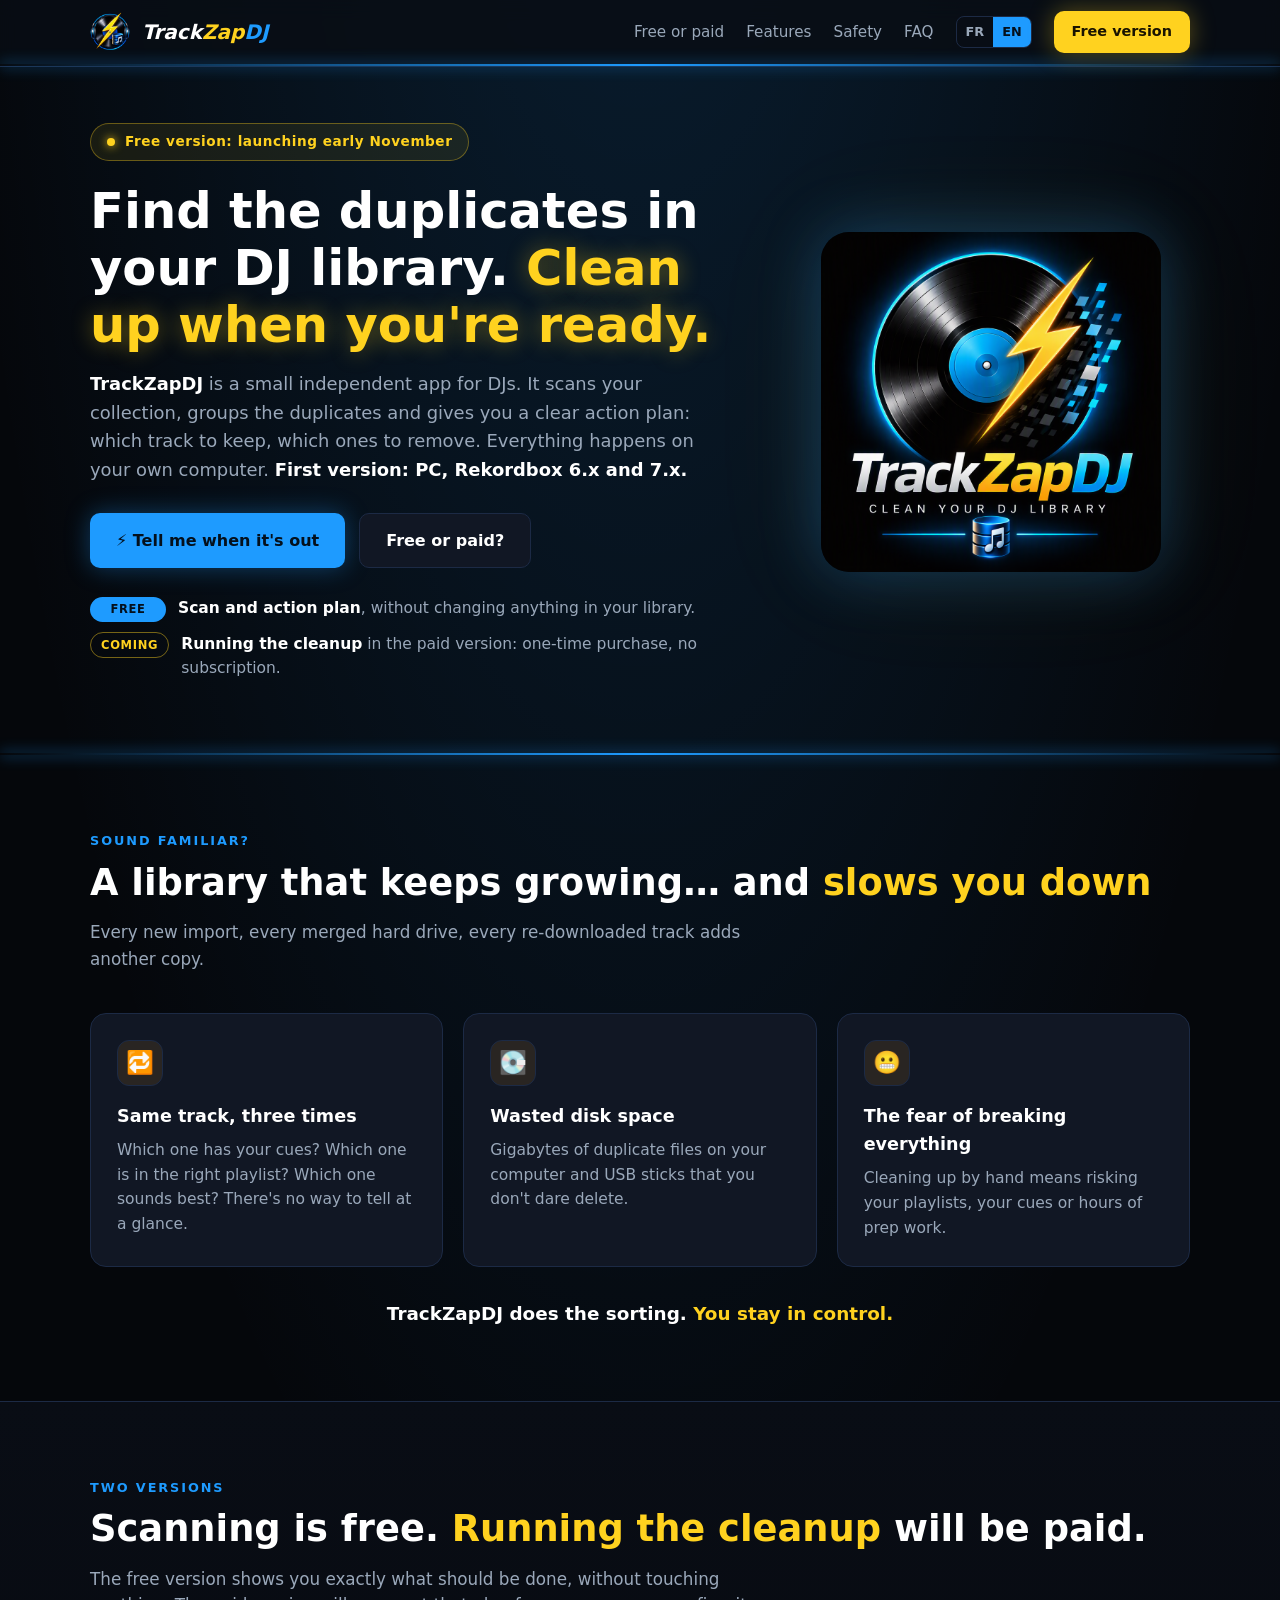
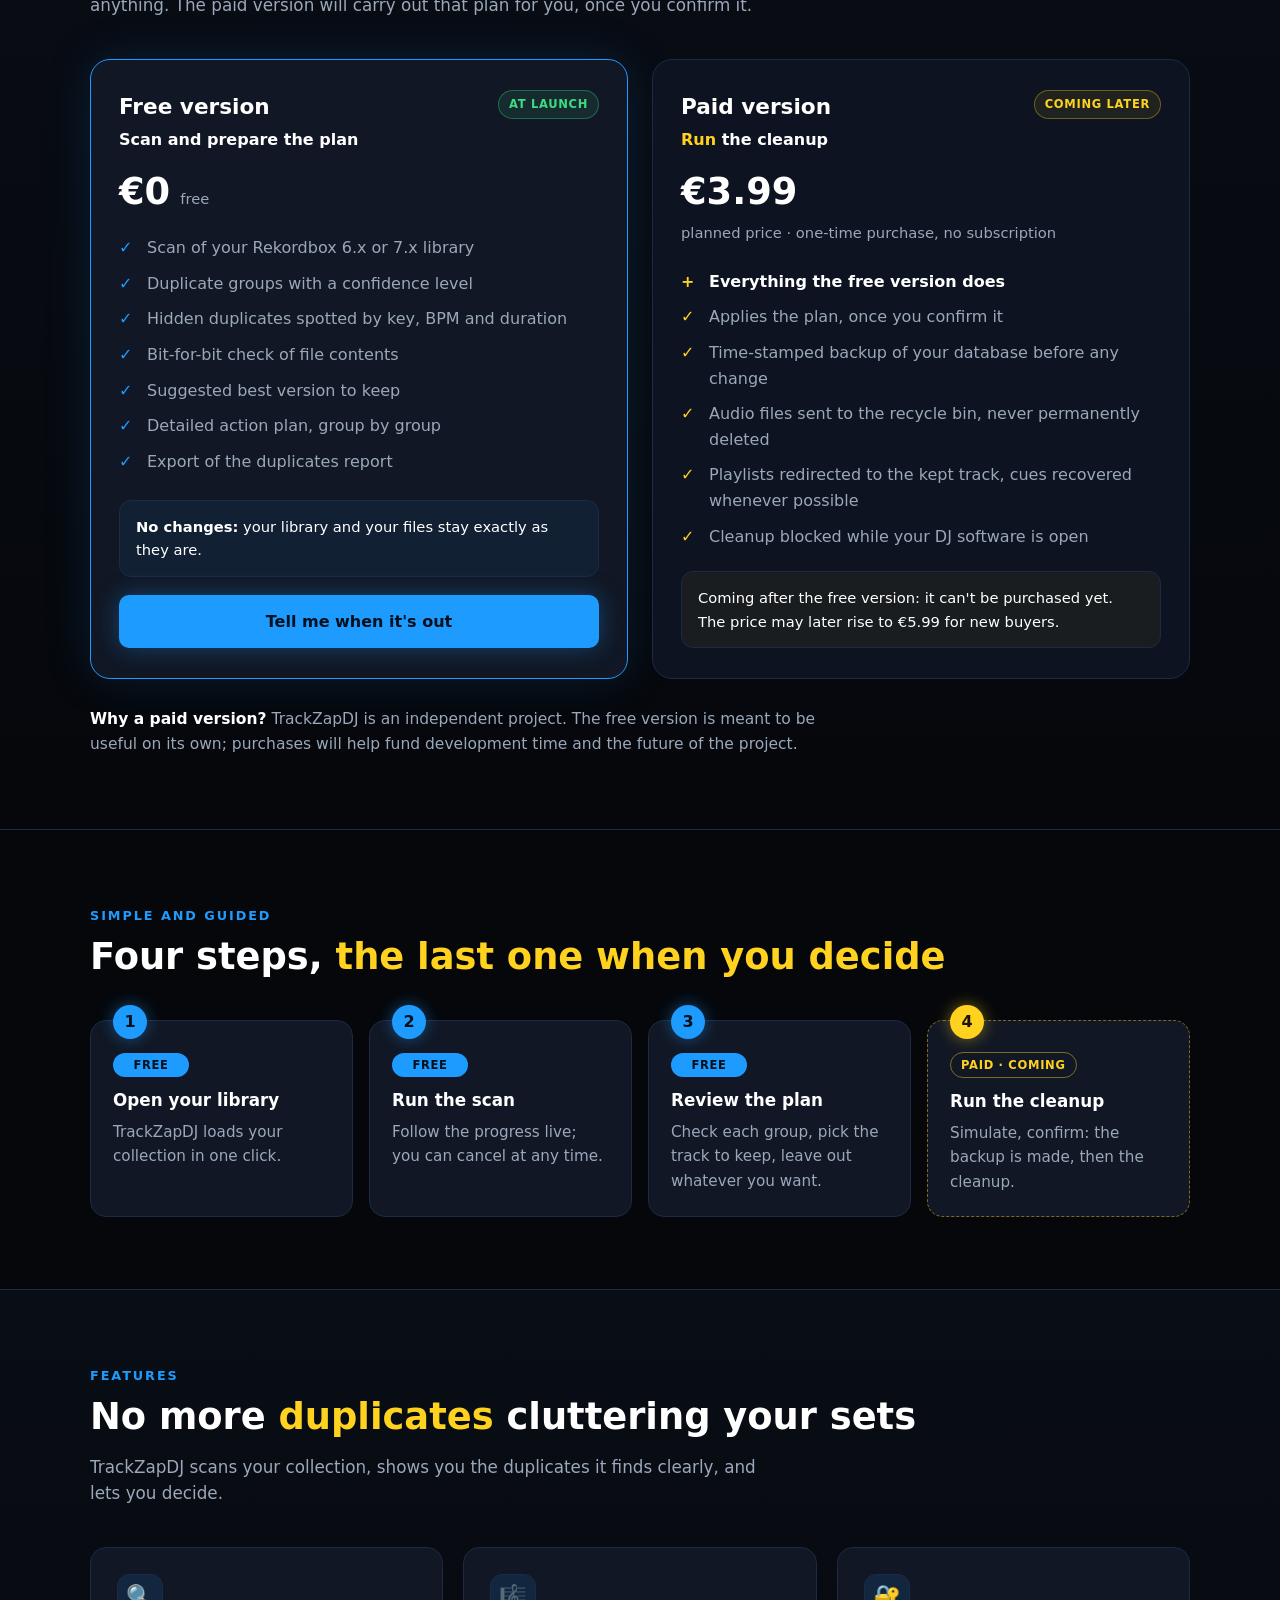
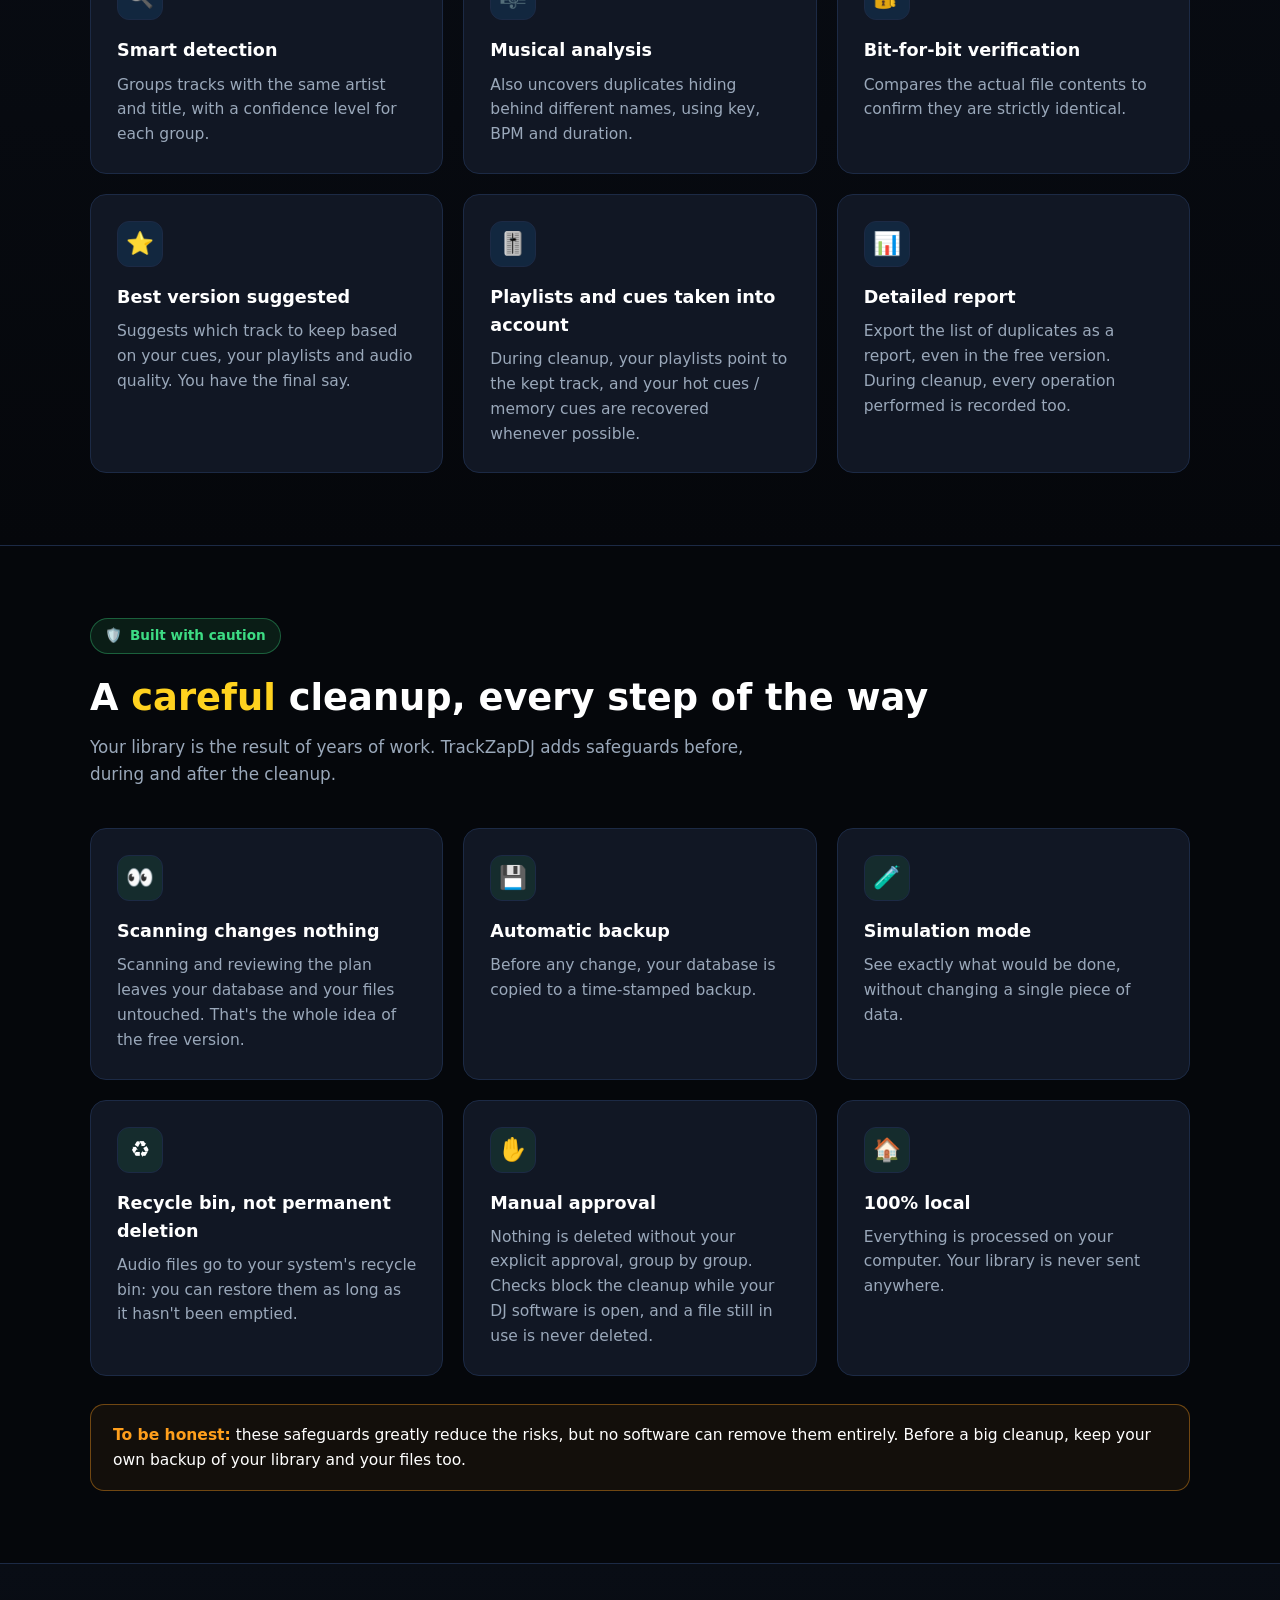
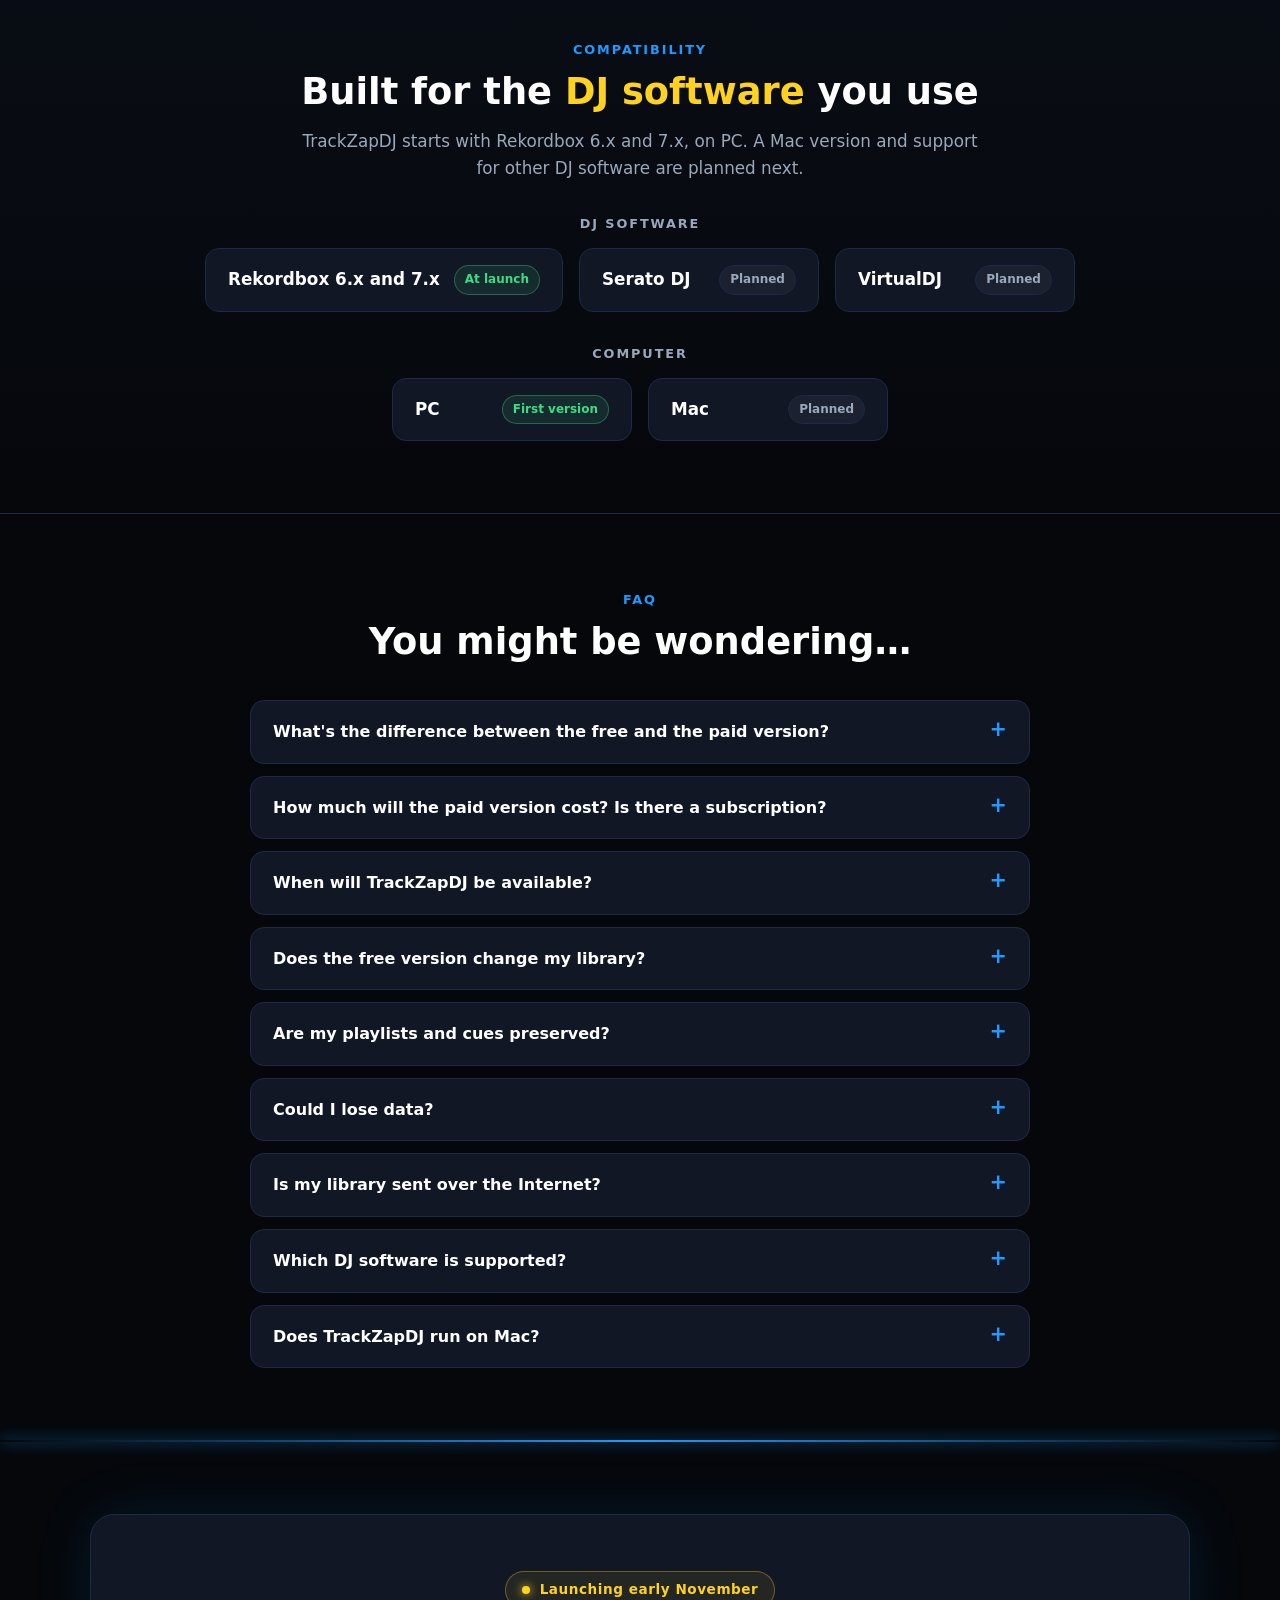
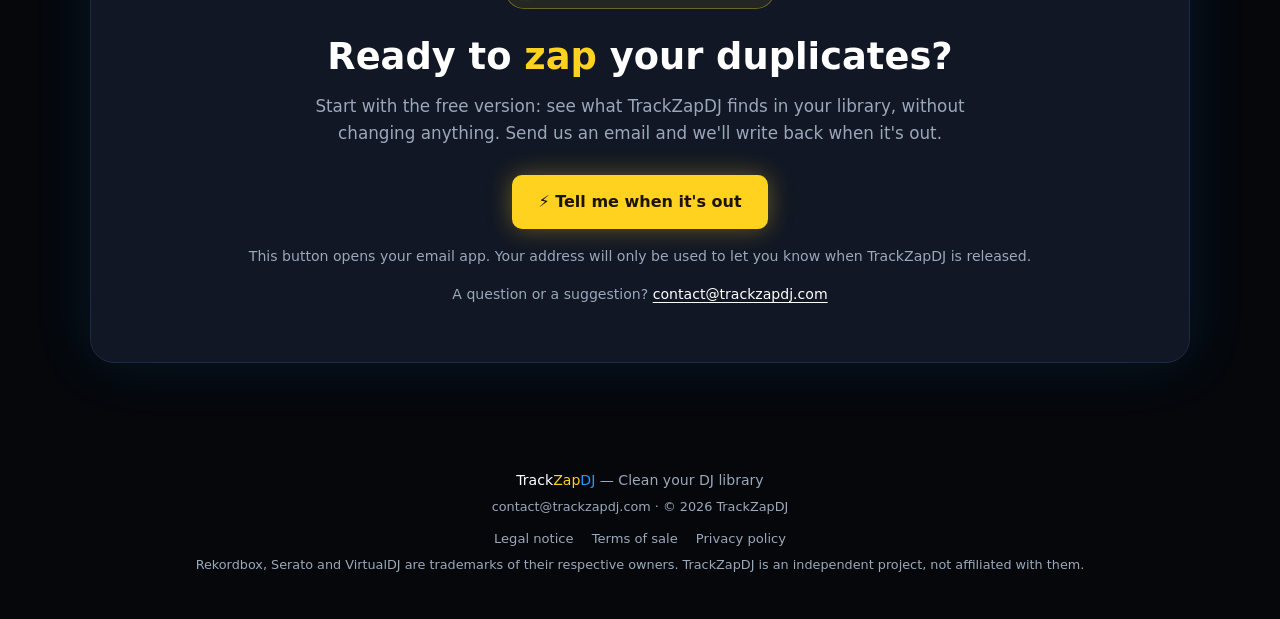
==== commit f59115b3: "Refonte du site : version gratuite mise en avant et offre en deux temps - Présentation des deux vers" ====
--- a/index.html
+++ b/index.html
@@ -1,464 +1,44 @@
 <!DOCTYPE html>
-<html lang="fr">
+<html lang="en">
 <head>
 <meta charset="utf-8">
 <meta name="viewport" content="width=device-width, initial-scale=1">
-<title>TrackZapDJ — Clean your DJ library · Bientôt disponible</title>
-<meta name="description" content="TrackZapDJ arrive bientôt : l'application qui détecte et supprime en toute sécurité les doublons de votre bibliothèque DJ. Soyez prévenu du lancement.">
-<meta property="og:title" content="TrackZapDJ — Clean your DJ library">
-<meta property="og:description" content="Votre bibliothèque DJ, propre en un éclair. Bientôt disponible : soyez prévenu du lancement.">
-<meta property="og:image" content="https://www.trackzapdj.com/images/TrackZapDJ-LogoCarre.png">
-<meta property="og:url" content="https://www.trackzapdj.com/">
-<meta property="og:type" content="website">
+<title>TrackZapDJ — Clean your DJ library</title>
+<meta name="description" content="TrackZapDJ: find and clean up duplicates in your DJ library. Choose your language. / Repérez et nettoyez les doublons de votre bibliothèque DJ. Choisissez votre langue.">
+<meta name="theme-color" content="#05070b">
+<link rel="canonical" href="https://www.trackzapdj.com/en/">
+<link rel="alternate" hreflang="fr" href="https://www.trackzapdj.com/fr/">
+<link rel="alternate" hreflang="en" href="https://www.trackzapdj.com/en/">
+<link rel="alternate" hreflang="x-default" href="https://www.trackzapdj.com/en/">
 <link rel="icon" href="/images/TrackZapDJ.ico">
-<style>
-  :root {
-    --bg: #05070b;
-    --bg-2: #090d15;
-    --card: #111724;
-    --border: #1c2a45;
-    --text: #ffffff;
-    --muted: #8c9bae;
-    --blue: #1e9bff;
-    --blue-dark: #0f7fe0;
-    --yellow: #ffd21f;
-    --orange: #ff9f1c;
-    --green: #3ddc84;
-    --radius: 16px;
-  }
-  * { box-sizing: border-box; margin: 0; padding: 0; }
-  html { scroll-behavior: smooth; }
-  body {
-    font-family: "Segoe UI", system-ui, -apple-system, Roboto, Arial, sans-serif;
-    background:
-      radial-gradient(ellipse 80% 50% at 50% -10%, rgba(30,155,255,.18), transparent 70%),
-      var(--bg);
-    color: var(--text);
-    line-height: 1.6;
-  }
-  a { color: inherit; text-decoration: none; }
-  .wrap { width: min(1100px, 100% - 32px); margin-inline: auto; }
-  section[id], main[id] { scroll-margin-top: 80px; }
-
-  /* Séparateur lumineux */
-  .glow {
-    height: 2px;
-    background: linear-gradient(90deg, transparent, var(--blue), transparent);
-    box-shadow: 0 0 14px var(--blue);
-    border: 0;
-  }
-
-  /* Barre de navigation */
-  header {
-    position: sticky; top: 0; z-index: 10;
-    background: rgba(9,13,21,.85);
-    backdrop-filter: blur(10px);
-    border-bottom: 1px solid var(--border);
-  }
-  .nav { display: flex; align-items: center; justify-content: space-between; height: 64px; }
-  .brand { display: flex; align-items: center; gap: 12px; font-weight: 800; font-size: 1.25rem; font-style: italic; }
-  .brand img { width: 40px; height: 40px; border-radius: 10px; }
-  .t1 { color: #fff; } .t2 { color: var(--yellow); } .t3 { color: var(--blue); }
-  .nav nav { display: flex; align-items: center; }
-  .nav a.link { color: var(--muted); font-size: .95rem; margin-left: 22px; transition: color .2s; }
-  .nav a.link:hover { color: var(--text); }
-  .nav .btn-nav { padding: 9px 18px; margin-left: 22px; font-size: .9rem; }
-  @media (max-width: 760px) { .nav a.link { display: none; } }
-
-  /* Boutons */
-  .btn {
-    display: inline-flex; align-items: center; gap: 10px;
-    padding: 14px 26px; border-radius: 10px;
-    font-weight: 700; font-size: 1rem;
-    transition: transform .15s, box-shadow .2s, background .2s, border-color .2s;
-  }
-  .btn:hover { transform: translateY(-2px); }
-  .btn-primary { background: var(--blue); color: #04101c; box-shadow: 0 0 24px rgba(30,155,255,.35); }
-  .btn-primary:hover { background: var(--blue-dark); box-shadow: 0 0 34px rgba(30,155,255,.55); }
-  .btn-yellow { background: var(--yellow); color: #1a1300; box-shadow: 0 0 24px rgba(255,210,31,.35); }
-  .btn-yellow:hover { box-shadow: 0 0 34px rgba(255,210,31,.55); }
-  .btn-ghost { border: 1px solid var(--border); background: var(--card); }
-  .btn-ghost:hover { border-color: var(--blue); }
-
-  /* Pastille « Bientôt disponible » */
-  .soon {
-    display: inline-flex; align-items: center; gap: 10px;
-    padding: 7px 16px; border-radius: 999px;
-    font-size: .85rem; font-weight: 700; letter-spacing: .04em;
-    color: var(--yellow); background: rgba(255,210,31,.08); border: 1px solid rgba(255,210,31,.35);
-  }
-  .soon .dot {
-    width: 8px; height: 8px; border-radius: 50%; background: var(--yellow);
-    box-shadow: 0 0 10px var(--yellow);
-    animation: pulse 1.6s ease-in-out infinite;
-  }
-  @keyframes pulse { 0%,100% { opacity: 1; transform: scale(1); } 50% { opacity: .35; transform: scale(.75); } }
-  @media (prefers-reduced-motion: reduce) { .soon .dot { animation: none; } .btn:hover, .card:hover { transform: none; } }
-
-  /* Hero */
-  .hero { text-align: center; padding: 48px 0 72px; }
-  .hero img.logo {
-    width: min(340px, 75vw);
-    border-radius: 28px;
-    margin-top: 28px;
-    box-shadow: 0 0 60px rgba(30,155,255,.28), 0 0 120px rgba(255,210,31,.08);
-  }
-  .hero h1 { font-size: clamp(2rem, 5vw, 3.2rem); margin: 34px 0 14px; line-height: 1.15; }
-  .hero h1 em { font-style: normal; color: var(--yellow); text-shadow: 0 0 22px rgba(255,210,31,.4); }
-  .hero p.lead { max-width: 720px; margin: 0 auto 30px; color: var(--muted); font-size: 1.15rem; }
-  .hero p.lead strong { color: var(--text); font-weight: 600; }
-  .cta { display: flex; gap: 14px; justify-content: center; flex-wrap: wrap; }
-  .slogan { letter-spacing: .45em; font-size: .8rem; color: var(--muted); font-weight: 600; margin-top: 30px; }
-
-  /* Sections */
-  section { padding: 72px 0; }
-  .kicker { color: var(--blue); font-weight: 700; letter-spacing: .15em; font-size: .8rem; text-transform: uppercase; }
-  h2 { font-size: clamp(1.6rem, 3.5vw, 2.3rem); margin: 8px 0 14px; line-height: 1.2; }
-  h2 .y { color: var(--yellow); }
-  .sub { color: var(--muted); max-width: 680px; font-size: 1.05rem; }
-  .center { text-align: center; }
-  .center .sub { margin-inline: auto; }
-
-  .grid { display: grid; gap: 20px; margin-top: 40px; grid-template-columns: repeat(auto-fit, minmax(260px, 1fr)); }
-  .card {
-    background: var(--card);
-    border: 1px solid var(--border);
-    border-radius: var(--radius);
-    padding: 26px;
-    transition: transform .2s, border-color .2s, box-shadow .2s;
-  }
-  .card:hover { transform: translateY(-4px); border-color: var(--blue); box-shadow: 0 8px 30px rgba(30,155,255,.12); }
-  .card .ico {
-    width: 46px; height: 46px; border-radius: 12px;
-    display: grid; place-items: center; font-size: 1.4rem; margin-bottom: 16px;
-    background: rgba(30,155,255,.12); border: 1px solid var(--border);
-  }
-  .card.sec .ico { background: rgba(61,220,132,.1); }
-  .card.pain .ico { background: rgba(255,159,28,.1); }
-  .card.pain:hover { border-color: var(--orange); box-shadow: 0 8px 30px rgba(255,159,28,.12); }
-  .card h3 { font-size: 1.1rem; margin-bottom: 8px; }
-  .card p { color: var(--muted); font-size: .97rem; }
-
-  /* Bloc « problème → solution » */
-  .answer {
-    margin-top: 32px; text-align: center; font-size: 1.15rem; font-weight: 600;
-  }
-  .answer .y { color: var(--yellow); }
-
-  /* Étapes */
-  .steps { counter-reset: s; display: grid; gap: 16px; margin-top: 40px; grid-template-columns: repeat(auto-fit, minmax(220px, 1fr)); }
-  .step { position: relative; background: var(--card); border: 1px solid var(--border); border-radius: var(--radius); padding: 26px 22px 22px; }
-  .step::before {
-    counter-increment: s; content: counter(s);
-    position: absolute; top: -16px; left: 22px;
-    width: 34px; height: 34px; border-radius: 50%;
-    display: grid; place-items: center; font-weight: 800;
-    background: var(--yellow); color: #1a1300; box-shadow: 0 0 16px rgba(255,210,31,.45);
-  }
-  .step h3 { font-size: 1.05rem; margin-bottom: 6px; }
-  .step p { color: var(--muted); font-size: .95rem; }
-
-  /* Bandeau sécurité */
-  .secure {
-    background: linear-gradient(180deg, var(--bg-2), var(--bg));
-    border-block: 1px solid var(--border);
-  }
-  .badge {
-    display: inline-flex; align-items: center; gap: 8px;
-    padding: 6px 14px; border-radius: 999px; font-size: .85rem; font-weight: 600;
-    color: var(--green); background: rgba(61,220,132,.1); border: 1px solid rgba(61,220,132,.35);
-    margin-bottom: 14px;
-  }
-
-  /* Compatibilité */
-  .compat { display: flex; flex-wrap: wrap; gap: 16px; justify-content: center; margin-top: 36px; }
-  .soft {
-    display: flex; align-items: center; gap: 14px;
-    background: var(--card); border: 1px solid var(--border); border-radius: 14px;
-    padding: 16px 22px; min-width: 240px;
-  }
-  .soft strong { font-size: 1.05rem; }
-  .tag { margin-left: auto; font-size: .75rem; font-weight: 700; padding: 4px 10px; border-radius: 999px; }
-  .tag.first { color: var(--green); background: rgba(61,220,132,.1); border: 1px solid rgba(61,220,132,.35); }
-  .tag.next { color: var(--muted); background: rgba(140,155,174,.08); border: 1px solid var(--border); }
-
-  /* FAQ */
-  .faq { max-width: 780px; margin: 36px auto 0; display: grid; gap: 12px; }
-  .faq details {
-    background: var(--card); border: 1px solid var(--border); border-radius: 14px;
-    padding: 18px 22px; transition: border-color .2s;
-  }
-  .faq details[open] { border-color: var(--blue); }
-  .faq summary {
-    cursor: pointer; font-weight: 600; list-style: none;
-    display: flex; justify-content: space-between; gap: 16px;
-  }
-  .faq summary::-webkit-details-marker { display: none; }
-  .faq summary::after { content: "+"; color: var(--blue); font-size: 1.3rem; line-height: 1; transition: transform .2s; }
-  .faq details[open] summary::after { transform: rotate(45deg); }
-  .faq details p { color: var(--muted); margin-top: 10px; }
-
-  /* Appel final */
-  .final { text-align: center; }
-  .final .box {
-    background: var(--card); border: 1px solid var(--border); border-radius: 24px;
-    padding: 56px 24px; box-shadow: 0 0 60px rgba(30,155,255,.12);
-  }
-  .final .box .soon { margin-bottom: 18px; }
-  .final .small { display: block; margin-top: 16px; color: var(--muted); font-size: .88rem; }
-
-  code { font-family: Consolas, "Courier New", monospace; font-size: .9em; color: var(--text); }
-
-  footer { padding: 34px 0 44px; text-align: center; color: var(--muted); font-size: .88rem; }
-  footer a:hover { color: var(--blue); }
-  footer .note { margin-top: 6px; font-size: .8rem; opacity: .8; }
-</style>
+<link rel="stylesheet" href="/assets/style.css">
+<script>
+  // En production, le Worker (src/worker.js) redirige déjà "/" vers /fr/ ou /en/.
+  // Cette page ne sert que de repli si elle est servie directement : même ordre de priorité.
+  (function () {
+    var match = document.cookie.match(/(?:^|;\s*)lang=(fr|en)(?:;|$)/);
+    var lang = match ? match[1] : null;
+    if (!lang) {
+      var prefs = navigator.languages || [navigator.language || ''];
+      for (var i = 0; i < prefs.length && !lang; i++) {
+        var code = String(prefs[i]).toLowerCase().split('-')[0];
+        if (code === 'fr' || code === 'en') lang = code;
+      }
+    }
+    location.replace('/' + (lang || 'en') + '/' + location.search);
+  })();
+</script>
 </head>
 <body>
-
-<header>
-  <div class="wrap nav">
-    <a class="brand" href="#top" aria-label="TrackZapDJ, retour en haut de page">
-      <img src="images/TrackZapDJ.ico" alt="">
-      <span><span class="t1">Track</span><span class="t2">Zap</span><span class="t3">DJ</span></span>
-    </a>
-    <nav aria-label="Navigation principale">
-      <a class="link" href="#fonctions">Fonctionnalités</a>
-      <a class="link" href="#securite">Sécurité</a>
-      <a class="link" href="#comment">Comment ça marche</a>
-      <a class="link" href="#faq">FAQ</a>
-      <a class="btn btn-yellow btn-nav" href="#lancement">Être prévenu</a>
-    </nav>
+<main class="chooser">
+  <div>
+    <img src="/images/TrackZapDJ-LogoCarre.png" alt="TrackZapDJ" width="120" height="120">
+    <h1><span class="t1">Track</span><span class="t2">Zap</span><span class="t3">DJ</span></h1>
+    <p class="cta">
+      <a class="btn btn-primary" href="/fr/" hreflang="fr" lang="fr">Français</a>
+      <a class="btn btn-ghost" href="/en/" hreflang="en" lang="en">English</a>
+    </p>
   </div>
-  <hr class="glow">
-</header>
-
-<main id="top">
-
-  <!-- HERO -->
-  <div class="wrap hero">
-    <span class="soon"><span class="dot"></span>Bientôt disponible</span>
-    <br>
-    <img class="logo" src="images/TrackZapDJ-LogoCarre.png" alt="Logo TrackZapDJ : disque vinyle traversé d'un éclair jaune">
-    <h1>Votre bibliothèque DJ, <em>propre en un éclair</em>.</h1>
-    <p class="lead">
-      Des années d'imports, des centaines de doublons, et ce morceau introuvable au moment de le jouer.
-      <strong>TrackZapDJ</strong> repère les doublons, garde la meilleure version et nettoie le reste,
-      <strong>sans jamais toucher à vos playlists ni à vos cues</strong>.
-    </p>
-    <div class="cta">
-      <a class="btn btn-primary" href="#lancement">Être prévenu du lancement</a>
-      <a class="btn btn-ghost" href="#fonctions">Découvrir les fonctionnalités</a>
-    </div>
-    <p class="slogan">CLEAN YOUR DJ LIBRARY</p>
-  </div>
-
-  <hr class="glow">
-
-  <!-- LE PROBLÈME -->
-  <section id="probleme">
-    <div class="wrap">
-      <span class="kicker">Vous vous reconnaissez ?</span>
-      <h2>Une bibliothèque qui grossit… et qui <span class="y">vous ralentit</span></h2>
-      <p class="sub">
-        Chaque nouvel import, chaque disque dur fusionné, chaque morceau retéléchargé ajoute sa copie.
-        Résultat : une collection qui vous fait perdre du temps en préparation comme en live.
-      </p>
-
-      <div class="grid">
-        <div class="card pain">
-          <div class="ico">🔁</div>
-          <h3>Le même titre, trois fois</h3>
-          <p>Laquelle a vos cues ? Laquelle est dans la bonne playlist ? Laquelle est en meilleure qualité ? Impossible de savoir d'un coup d'œil.</p>
-        </div>
-        <div class="card pain">
-          <div class="ico">💽</div>
-          <h3>De l'espace disque gaspillé</h3>
-          <p>Des gigaoctets de fichiers en double sur votre ordinateur et vos clés USB, que vous n'osez pas supprimer.</p>
-        </div>
-        <div class="card pain">
-          <div class="ico">😬</div>
-          <h3>La peur de tout casser</h3>
-          <p>Faire le ménage à la main, c'est risquer de perdre des playlists, des cues ou des heures de préparation.</p>
-        </div>
-      </div>
-
-      <p class="answer">TrackZapDJ s'occupe du tri. <span class="y">Vous gardez le contrôle.</span></p>
-    </div>
-  </section>
-
-  <!-- FONCTIONNALITÉS -->
-  <section id="fonctions">
-    <div class="wrap">
-      <span class="kicker">Ce que fera TrackZapDJ</span>
-      <h2>Fini les <span class="y">doublons</span> qui encombrent vos sets</h2>
-      <p class="sub">
-        TrackZapDJ analyse votre collection, vous présente clairement les doublons trouvés et vous laisse décider.
-      </p>
-
-      <div class="grid">
-        <div class="card">
-          <div class="ico">🔍</div>
-          <h3>Détection intelligente</h3>
-          <p>Regroupe les morceaux de même artiste et de même titre, avec un niveau de confiance pour chaque groupe.</p>
-        </div>
-        <div class="card">
-          <div class="ico">🎼</div>
-          <h3>Analyse musicale</h3>
-          <p>Retrouve aussi les doublons cachés derrière des noms différents grâce à la tonalité, au BPM et à la durée.</p>
-        </div>
-        <div class="card">
-          <div class="ico">🔐</div>
-          <h3>Vérification au bit près</h3>
-          <p>Compare le contenu réel des fichiers pour confirmer qu'ils sont strictement identiques.</p>
-        </div>
-        <div class="card">
-          <div class="ico">⭐</div>
-          <h3>Meilleure version suggérée</h3>
-          <p>Propose automatiquement le morceau à conserver selon vos cues, vos playlists et la qualité. Vous gardez le dernier mot.</p>
-        </div>
-        <div class="card">
-          <div class="ico">🎚️</div>
-          <h3>Playlists et cues préservés</h3>
-          <p>Vos playlists pointent vers le morceau conservé, et vos hot cues / memory cues sont récupérés quand c'est possible.</p>
-        </div>
-        <div class="card">
-          <div class="ico">📊</div>
-          <h3>Rapport détaillé</h3>
-          <p>Exportez la liste des doublons et gardez une trace complète de chaque opération réalisée.</p>
-        </div>
-      </div>
-    </div>
-  </section>
-
-  <!-- SÉCURITÉ -->
-  <section id="securite" class="secure">
-    <div class="wrap">
-      <span class="badge">🛡️ Conçu pour ne rien perdre</span>
-      <h2>Un nettoyage <span class="y">sécurisé</span>, à chaque étape</h2>
-      <p class="sub">
-        Votre bibliothèque est le fruit d'années de travail. TrackZapDJ multiplie les garde-fous avant, pendant et après le nettoyage.
-      </p>
-
-      <div class="grid">
-        <div class="card sec">
-          <div class="ico">💾</div>
-          <h3>Sauvegarde automatique</h3>
-          <p>Avant toute modification, votre base est copiée dans une sauvegarde horodatée.</p>
-        </div>
-        <div class="card sec">
-          <div class="ico">🧪</div>
-          <h3>Mode simulation</h3>
-          <p>Visualisez exactement ce qui serait fait, sans modifier la moindre donnée.</p>
-        </div>
-        <div class="card sec">
-          <div class="ico">♻️</div>
-          <h3>Corbeille, pas de suppression définitive</h3>
-          <p>Les fichiers audio partent dans la corbeille de votre système : vous pouvez toujours les restaurer.</p>
-        </div>
-        <div class="card sec">
-          <div class="ico">✋</div>
-          <h3>Validation manuelle</h3>
-          <p>Rien n'est supprimé sans votre accord explicite, groupe par groupe.</p>
-        </div>
-        <div class="card sec">
-          <div class="ico">🚦</div>
-          <h3>Contrôles de sécurité</h3>
-          <p>Le nettoyage est bloqué si votre logiciel DJ est ouvert, et un fichier encore utilisé n'est jamais supprimé.</p>
-        </div>
-        <div class="card sec">
-          <div class="ico">🏠</div>
-          <h3>100 % local</h3>
-          <p>Tout est traité sur votre ordinateur. Votre bibliothèque n'est envoyée nulle part.</p>
-        </div>
-      </div>
-    </div>
-  </section>
-
-  <!-- COMMENT ÇA MARCHE -->
-  <section id="comment">
-    <div class="wrap">
-      <span class="kicker">Simple et guidé</span>
-      <h2>Quatre étapes, et c'est propre</h2>
-
-      <div class="steps">
-        <div class="step"><h3>Ouvrez votre bibliothèque</h3><p>TrackZapDJ charge votre collection en un clic.</p></div>
-        <div class="step"><h3>Lancez l'analyse</h3><p>Suivez la progression en direct ; vous pouvez l'annuler à tout moment.</p></div>
-        <div class="step"><h3>Validez les groupes</h3><p>Contrôlez chaque groupe, choisissez le morceau à garder, écartez ce que vous voulez.</p></div>
-        <div class="step"><h3>Simulez, puis nettoyez</h3><p>Vérifiez l'aperçu, confirmez : la sauvegarde est faite, le ménage aussi.</p></div>
-      </div>
-    </div>
-  </section>
-
-  <!-- COMPATIBILITÉ -->
-  <section id="compatibilite" class="secure">
-    <div class="wrap center">
-      <span class="kicker">Compatibilité</span>
-      <h2>Pensé pour les <span class="y">logiciels DJ</span> que vous utilisez</h2>
-      <p class="sub">TrackZapDJ démarre avec Rekordbox. D'autres logiciels sont prévus ensuite.</p>
-      <div class="compat">
-        <div class="soft"><strong>Rekordbox</strong><span class="tag first">Au lancement</span></div>
-        <div class="soft"><strong>Serato DJ</strong><span class="tag next">Prévu</span></div>
-        <div class="soft"><strong>VirtualDJ</strong><span class="tag next">Prévu</span></div>
-      </div>
-    </div>
-  </section>
-
-  <!-- FAQ -->
-  <section id="faq">
-    <div class="wrap center">
-      <span class="kicker">Questions fréquentes</span>
-      <h2>Vous vous demandez…</h2>
-      <div class="faq">
-        <details>
-          <summary>Quand TrackZapDJ sera-t-il disponible ?</summary>
-          <p>L'application est en cours de finalisation. Laissez-nous votre adresse : vous serez parmi les premiers prévenus du lancement.</p>
-        </details>
-        <details>
-          <summary>Est-ce que TrackZapDJ sera payant ?</summary>
-          <p>Oui, TrackZapDJ sera une application payante. Les tarifs seront annoncés au lancement.</p>
-        </details>
-        <details>
-          <summary>Est-ce que je risque de perdre mes playlists ou mes cues ?</summary>
-          <p>TrackZapDJ est conçu précisément pour l'éviter : sauvegarde automatique, mode simulation, validation manuelle et fichiers envoyés à la corbeille plutôt que supprimés.</p>
-        </details>
-        <details>
-          <summary>Ma bibliothèque est-elle envoyée sur Internet ?</summary>
-          <p>Non. Toute l'analyse se fait sur votre ordinateur. Vos morceaux et votre base restent chez vous.</p>
-        </details>
-      </div>
-    </div>
-  </section>
-
-  <hr class="glow">
-
-  <!-- APPEL FINAL -->
-  <section id="lancement" class="final">
-    <div class="wrap">
-      <div class="box">
-        <span class="soon"><span class="dot"></span>Lancement en préparation</span>
-        <h2>Prêt à <span class="y">zapper</span> vos doublons ?</h2>
-        <p class="sub" style="margin:0 auto 28px">
-          Soyez parmi les premiers informés de la sortie de TrackZapDJ.
-          Un simple e-mail suffit, aucun engagement.
-        </p>
-        <a class="btn btn-yellow" href="mailto:contact@trackzapdj.com?subject=Pr%C3%A9venez-moi%20du%20lancement%20de%20TrackZapDJ&amp;body=Bonjour%2C%0A%0AJe%20souhaite%20%C3%AAtre%20pr%C3%A9venu(e)%20du%20lancement%20de%20TrackZapDJ.%0A%0ALogiciel%20DJ%20utilis%C3%A9%20%3A%20">
-          ⚡ Me prévenir du lancement
-        </a>
-        <span class="small">Votre adresse ne servira qu'à vous informer du lancement de TrackZapDJ.</span>
-      </div>
-    </div>
-  </section>
-
 </main>
-
-<footer>
-  <div class="wrap">
-    <div><span class="t1">Track</span><span class="t2">Zap</span><span class="t3">DJ</span> — Clean your DJ library</div>
-    <div class="note"><a href="mailto:contact@trackzapdj.com">contact@trackzapdj.com</a> · © 2026 TrackZapDJ</div>
-    <div class="note">Rekordbox, Serato et VirtualDJ sont des marques de leurs propriétaires respectifs. TrackZapDJ est un projet indépendant, non affilié.</div>
-  </div>
-</footer>
-
 </body>
 </html>
--- a/assets/style.css
+++ b/assets/style.css
@@ -0,0 +1,337 @@
+:root {
+  --bg: #05070b;
+  --bg-2: #090d15;
+  --card: #111724;
+  --card-2: #0d1320;
+  --border: #1c2a45;
+  --text: #ffffff;
+  --muted: #9aa8ba;
+  --blue: #1e9bff;
+  --blue-dark: #0f7fe0;
+  --yellow: #ffd21f;
+  --orange: #ff9f1c;
+  --green: #3ddc84;
+  --radius: 16px;
+  color-scheme: dark;
+}
+* { box-sizing: border-box; margin: 0; padding: 0; }
+html { scroll-behavior: smooth; }
+body {
+  font-family: "Segoe UI", system-ui, -apple-system, Roboto, Arial, sans-serif;
+  background:
+    radial-gradient(ellipse 80% 50% at 50% -10%, rgba(30,155,255,.18), transparent 70%),
+    var(--bg);
+  color: var(--text);
+  line-height: 1.6;
+}
+a { color: inherit; text-decoration: none; }
+img { max-width: 100%; height: auto; }
+[hidden] { display: none !important; }
+.wrap { width: min(1100px, 100% - 32px); margin-inline: auto; }
+section[id], main[id] { scroll-margin-top: 80px; }
+
+/* Accessibilité */
+.sr-only {
+  position: absolute; width: 1px; height: 1px; padding: 0; margin: -1px;
+  overflow: hidden; clip: rect(0 0 0 0); white-space: nowrap; border: 0;
+}
+.skip {
+  position: absolute; left: 16px; top: -60px; z-index: 20;
+  background: var(--yellow); color: #1a1300; font-weight: 700;
+  padding: 10px 16px; border-radius: 8px;
+}
+.skip:focus { top: 12px; }
+:focus-visible { outline: 3px solid var(--yellow); outline-offset: 3px; border-radius: 6px; }
+
+/* Séparateur lumineux */
+.glow {
+  height: 2px;
+  background: linear-gradient(90deg, transparent, var(--blue), transparent);
+  box-shadow: 0 0 14px var(--blue);
+  border: 0;
+}
+
+/* Barre de navigation */
+header {
+  position: sticky; top: 0; z-index: 10;
+  background: rgba(9,13,21,.85);
+  backdrop-filter: blur(10px);
+  border-bottom: 1px solid var(--border);
+}
+.nav { display: flex; align-items: center; justify-content: space-between; height: 64px; }
+.brand { display: flex; align-items: center; gap: 12px; font-weight: 800; font-size: 1.25rem; font-style: italic; }
+.brand img { width: 40px; height: 40px; border-radius: 10px; }
+.t1 { color: #fff; } .t2 { color: var(--yellow); } .t3 { color: var(--blue); }
+.nav nav { display: flex; align-items: center; }
+.nav a.link { color: var(--muted); font-size: .95rem; margin-left: 22px; transition: color .2s; }
+.nav a.link:hover { color: var(--text); }
+.nav .btn-nav { padding: 9px 18px; margin-left: 22px; font-size: .9rem; }
+@media (max-width: 860px) { .nav a.link { display: none; } }
+
+/* Boutons */
+.btn {
+  display: inline-flex; align-items: center; justify-content: center; gap: 10px;
+  padding: 14px 26px; border-radius: 10px;
+  font-weight: 700; font-size: 1rem; text-align: center;
+  transition: transform .15s, box-shadow .2s, background .2s, border-color .2s;
+}
+.btn:hover { transform: translateY(-2px); }
+.btn-primary { background: var(--blue); color: #04101c; box-shadow: 0 0 24px rgba(30,155,255,.35); }
+.btn-primary:hover { background: var(--blue-dark); box-shadow: 0 0 34px rgba(30,155,255,.55); }
+.btn-yellow { background: var(--yellow); color: #1a1300; box-shadow: 0 0 24px rgba(255,210,31,.35); }
+.btn-yellow:hover { box-shadow: 0 0 34px rgba(255,210,31,.55); }
+.btn-ghost { border: 1px solid var(--border); background: var(--card); }
+.btn-ghost:hover { border-color: var(--blue); }
+
+/* Pastille « Bientôt disponible » */
+.soon {
+  display: inline-flex; align-items: center; gap: 10px;
+  padding: 7px 16px; border-radius: 999px;
+  font-size: .85rem; font-weight: 700; letter-spacing: .04em;
+  color: var(--yellow); background: rgba(255,210,31,.08); border: 1px solid rgba(255,210,31,.35);
+}
+.soon .dot {
+  width: 8px; height: 8px; border-radius: 50%; background: var(--yellow);
+  box-shadow: 0 0 10px var(--yellow);
+  animation: pulse 1.6s ease-in-out infinite;
+}
+@keyframes pulse { 0%,100% { opacity: 1; transform: scale(1); } 50% { opacity: .35; transform: scale(.75); } }
+
+/* Hero */
+.hero {
+  display: grid; gap: 40px; align-items: center;
+  grid-template-columns: minmax(0, 1.25fr) minmax(0, .75fr);
+  padding: 56px 0 72px;
+}
+.hero img.logo {
+  width: min(340px, 100%);
+  justify-self: center;
+  border-radius: 28px;
+  box-shadow: 0 0 60px rgba(30,155,255,.28), 0 0 120px rgba(255,210,31,.08);
+}
+.hero h1 { font-size: clamp(2rem, 4.6vw, 3.1rem); margin: 22px 0 16px; line-height: 1.15; }
+.hero h1 em { font-style: normal; color: var(--yellow); text-shadow: 0 0 22px rgba(255,210,31,.4); }
+.hero p.lead { max-width: 620px; margin-bottom: 28px; color: var(--muted); font-size: 1.12rem; }
+.hero p.lead strong { color: var(--text); font-weight: 600; }
+.cta { display: flex; gap: 14px; flex-wrap: wrap; }
+.offer {
+  list-style: none; margin-top: 28px; display: grid; gap: 10px;
+  max-width: 620px; font-size: .97rem; color: var(--muted);
+}
+.offer li { display: flex; gap: 12px; align-items: baseline; }
+.offer strong { color: var(--text); }
+.pill {
+  flex: none; font-size: .72rem; font-weight: 800; letter-spacing: .06em; text-transform: uppercase;
+  padding: 3px 10px; border-radius: 999px; min-width: 76px; text-align: center;
+}
+.pill.free { color: #04101c; background: var(--blue); }
+.pill.paid { color: var(--yellow); border: 1px solid rgba(255,210,31,.45); }
+.slogan { letter-spacing: .45em; font-size: .8rem; color: var(--muted); font-weight: 600; margin-top: 30px; }
+@media (max-width: 860px) {
+  .hero { grid-template-columns: 1fr; text-align: center; padding-top: 40px; gap: 28px; }
+  .hero img.logo { width: min(220px, 60vw); grid-row: 1; }
+  .hero p.lead, .offer { margin-inline: auto; }
+  .offer { text-align: left; }
+  .cta { justify-content: center; }
+}
+
+/* Sections */
+section { padding: 72px 0; }
+.kicker { color: var(--blue); font-weight: 700; letter-spacing: .15em; font-size: .8rem; text-transform: uppercase; }
+h2 { font-size: clamp(1.6rem, 3.5vw, 2.3rem); margin: 8px 0 14px; line-height: 1.2; }
+h2 .y { color: var(--yellow); }
+.sub { color: var(--muted); max-width: 680px; font-size: 1.05rem; }
+.center { text-align: center; }
+.center .sub { margin-inline: auto; }
+.alt {
+  background: linear-gradient(180deg, var(--bg-2), var(--bg));
+  border-block: 1px solid var(--border);
+}
+
+.grid { display: grid; gap: 20px; margin-top: 40px; grid-template-columns: repeat(auto-fit, minmax(min(300px, 100%), 1fr)); }
+.card {
+  background: var(--card);
+  border: 1px solid var(--border);
+  border-radius: var(--radius);
+  padding: 26px;
+  transition: transform .2s, border-color .2s, box-shadow .2s;
+}
+.card:hover { transform: translateY(-4px); border-color: var(--blue); box-shadow: 0 8px 30px rgba(30,155,255,.12); }
+.card .ico {
+  width: 46px; height: 46px; border-radius: 12px;
+  display: grid; place-items: center; font-size: 1.4rem; margin-bottom: 16px;
+  background: rgba(30,155,255,.12); border: 1px solid var(--border);
+}
+.card.sec .ico { background: rgba(61,220,132,.1); }
+.card.pain .ico { background: rgba(255,159,28,.1); }
+.card.pain:hover { border-color: var(--orange); box-shadow: 0 8px 30px rgba(255,159,28,.12); }
+.card h3 { font-size: 1.1rem; margin-bottom: 8px; }
+.card p { color: var(--muted); font-size: .97rem; }
+
+/* Bloc « problème → solution » */
+.answer {
+  margin-top: 32px; text-align: center; font-size: 1.15rem; font-weight: 600;
+}
+.answer .y { color: var(--yellow); }
+
+/* Les deux versions */
+.plans { display: grid; gap: 24px; margin-top: 40px; grid-template-columns: repeat(auto-fit, minmax(300px, 1fr)); }
+.plan {
+  display: flex; flex-direction: column;
+  background: var(--card); border: 1px solid var(--border); border-radius: 20px;
+  padding: 30px 28px;
+}
+.plan.free { border-color: var(--blue); box-shadow: 0 0 50px rgba(30,155,255,.14); }
+.plan.paid { background: var(--card-2); }
+.plan-head { display: flex; justify-content: space-between; align-items: flex-start; gap: 12px; flex-wrap: wrap; }
+.plan h3 { font-size: 1.35rem; }
+.plan .role { color: var(--text); font-weight: 600; margin-top: 2px; }
+.plan .role .y { color: var(--yellow); }
+.price { margin: 22px 0 4px; display: flex; align-items: baseline; gap: 10px; flex-wrap: wrap; }
+.price strong { font-size: 2.3rem; line-height: 1; }
+.price span { color: var(--muted); font-size: .92rem; }
+.plan ul { list-style: none; margin: 20px 0 22px; display: grid; gap: 10px; }
+.plan li { position: relative; padding-left: 28px; color: var(--muted); }
+.plan li::before {
+  content: "✓"; position: absolute; left: 0; top: 0;
+  font-weight: 800; color: var(--blue);
+}
+.plan.paid li::before { color: var(--yellow); }
+.plan li.plus { color: var(--text); font-weight: 600; }
+.plan li.plus::before { content: "+"; }
+.plan .note {
+  margin-top: auto; padding: 14px 16px; border-radius: 12px; font-size: .92rem;
+  background: rgba(30,155,255,.07); border: 1px solid var(--border); color: var(--text);
+}
+.plan.paid .note { background: rgba(255,210,31,.05); }
+.plan .btn { margin-top: 18px; }
+.status {
+  font-size: .72rem; font-weight: 800; letter-spacing: .06em; text-transform: uppercase;
+  padding: 4px 10px; border-radius: 999px; white-space: nowrap;
+}
+.status.free { color: var(--green); background: rgba(61,220,132,.1); border: 1px solid rgba(61,220,132,.35); }
+.status.next { color: var(--yellow); background: rgba(255,210,31,.08); border: 1px solid rgba(255,210,31,.35); }
+.indie { margin-top: 28px; color: var(--muted); font-size: .97rem; max-width: 760px; }
+.indie strong { color: var(--text); }
+
+/* Étapes */
+.steps { counter-reset: s; display: grid; gap: 16px; margin-top: 40px; grid-template-columns: repeat(auto-fit, minmax(220px, 1fr)); list-style: none; }
+.step { position: relative; background: var(--card); border: 1px solid var(--border); border-radius: var(--radius); padding: 30px 22px 22px; }
+.step::before {
+  counter-increment: s; content: counter(s);
+  position: absolute; top: -16px; left: 22px;
+  width: 34px; height: 34px; border-radius: 50%;
+  display: grid; place-items: center; font-weight: 800;
+  background: var(--blue); color: #04101c; box-shadow: 0 0 16px rgba(30,155,255,.45);
+}
+.step.paid { border-style: dashed; border-color: rgba(255,210,31,.45); }
+.step.paid::before { background: var(--yellow); color: #1a1300; box-shadow: 0 0 16px rgba(255,210,31,.45); }
+.step .pill { display: inline-block; margin-bottom: 10px; }
+.step h3 { font-size: 1.05rem; margin-bottom: 6px; }
+.step p { color: var(--muted); font-size: .95rem; }
+
+/* Bandeau sécurité */
+.badge {
+  display: inline-flex; align-items: center; gap: 8px;
+  padding: 6px 14px; border-radius: 999px; font-size: .85rem; font-weight: 600;
+  color: var(--green); background: rgba(61,220,132,.1); border: 1px solid rgba(61,220,132,.35);
+  margin-bottom: 14px;
+}
+.caution {
+  margin-top: 28px; padding: 18px 22px; border-radius: 14px;
+  border: 1px solid rgba(255,159,28,.4); background: rgba(255,159,28,.06);
+  color: var(--text); font-size: .97rem;
+}
+.caution strong { color: var(--orange); }
+
+/* Compatibilité */
+.compat { display: flex; flex-wrap: wrap; gap: 16px; justify-content: center; margin-top: 36px; list-style: none; }
+.soft {
+  display: flex; align-items: center; gap: 14px;
+  background: var(--card); border: 1px solid var(--border); border-radius: 14px;
+  padding: 16px 22px; min-width: min(240px, 100%);
+}
+.soft strong { font-size: 1.05rem; }
+.tag { margin-left: auto; font-size: .75rem; font-weight: 700; padding: 4px 10px; border-radius: 999px; }
+.tag.first { color: var(--green); background: rgba(61,220,132,.1); border: 1px solid rgba(61,220,132,.35); }
+.tag.next { color: var(--muted); background: rgba(140,155,174,.08); border: 1px solid var(--border); }
+
+.compat-label { margin-top: 32px; font-size: .8rem; letter-spacing: .15em; text-transform: uppercase; color: var(--muted); }
+.compat-label + .compat { margin-top: 14px; }
+
+/* FAQ */
+.faq { max-width: 780px; margin: 36px auto 0; display: grid; gap: 12px; text-align: left; }
+.faq details {
+  background: var(--card); border: 1px solid var(--border); border-radius: 14px;
+  padding: 18px 22px; transition: border-color .2s;
+}
+.faq details[open] { border-color: var(--blue); }
+.faq summary {
+  cursor: pointer; font-weight: 600; list-style: none;
+  display: flex; justify-content: space-between; gap: 16px;
+}
+.faq summary::-webkit-details-marker { display: none; }
+.faq summary::after { content: "+"; color: var(--blue); font-size: 1.3rem; line-height: 1; transition: transform .2s; }
+.faq details[open] summary::after { transform: rotate(45deg); }
+.faq details p { color: var(--muted); margin-top: 10px; }
+.faq details p strong { color: var(--text); }
+
+/* Appel final */
+.final { text-align: center; }
+.final .box {
+  background: var(--card); border: 1px solid var(--border); border-radius: 24px;
+  padding: 56px 24px; box-shadow: 0 0 60px rgba(30,155,255,.12);
+}
+.final .box .soon { margin-bottom: 18px; }
+.final .box .sub { margin: 0 auto 28px; }
+.final .small { display: block; margin-top: 16px; color: var(--muted); font-size: .88rem; }
+.final .small a { color: var(--text); text-decoration: underline; text-underline-offset: 3px; }
+
+code { font-family: Consolas, "Courier New", monospace; font-size: .9em; color: var(--text); }
+
+footer { padding: 34px 0 44px; text-align: center; color: var(--muted); font-size: .88rem; }
+footer a:hover { color: var(--blue); }
+footer .note { margin-top: 6px; font-size: .8rem; }
+footer .legal { margin-top: 10px; display: flex; gap: 6px 18px; justify-content: center; flex-wrap: wrap; font-size: .82rem; }
+
+/* Sélecteur de langue */
+.lang { display: inline-flex; margin-left: 22px; border: 1px solid var(--border); border-radius: 8px; overflow: hidden; font-size: .8rem; font-weight: 700; }
+.lang a, .lang span { padding: 5px 9px; }
+.lang a { color: var(--muted); transition: color .2s, background .2s; }
+.lang a:hover { color: var(--text); background: var(--card); }
+.lang [aria-current] { color: #04101c; background: var(--blue); }
+@media (max-width: 860px) {
+  .lang { margin-left: 0; }
+  .nav .btn-nav { margin-left: 10px; padding: 8px 12px; font-size: .85rem; white-space: nowrap; }
+}
+@media (max-width: 420px) {
+  .brand { gap: 8px; font-size: 1.05rem; }
+  .brand img { width: 32px; height: 32px; }
+  .plan { padding: 26px 20px; }
+}
+@media (max-width: 400px) { .nav .btn-nav { display: none; } }
+
+/* Page d'informations légales */
+.doc { padding: 56px 0 72px; }
+.doc h1 { font-size: clamp(1.8rem, 4vw, 2.6rem); margin: 8px 0 14px; line-height: 1.2; }
+.doc h1 .y { color: var(--yellow); }
+.doc .sub a, .doc-part a { color: var(--text); text-decoration: underline; text-underline-offset: 3px; }
+.doc-part {
+  margin: 28px 0; padding: 26px; max-width: 780px;
+  background: var(--card); border: 1px solid var(--border); border-radius: var(--radius);
+}
+.doc-head { display: flex; justify-content: space-between; align-items: center; gap: 12px; flex-wrap: wrap; margin-bottom: 10px; }
+.doc-part h2 { font-size: 1.3rem; margin: 0; }
+.doc-part p, .doc-part li { color: var(--muted); }
+.doc-part ul { margin: 10px 0 0 20px; display: grid; gap: 6px; }
+
+/* Page de choix de langue (racine) */
+.chooser { min-height: 100vh; display: grid; place-items: center; text-align: center; padding: 32px 16px; }
+.chooser img { width: 120px; border-radius: 24px; margin-bottom: 18px; }
+.chooser .cta { justify-content: center; margin-top: 24px; }
+
+@media (prefers-reduced-motion: reduce) {
+  html { scroll-behavior: auto; }
+  *, *::before, *::after { transition: none !important; animation: none !important; }
+  .btn:hover, .card:hover { transform: none; }
+}
